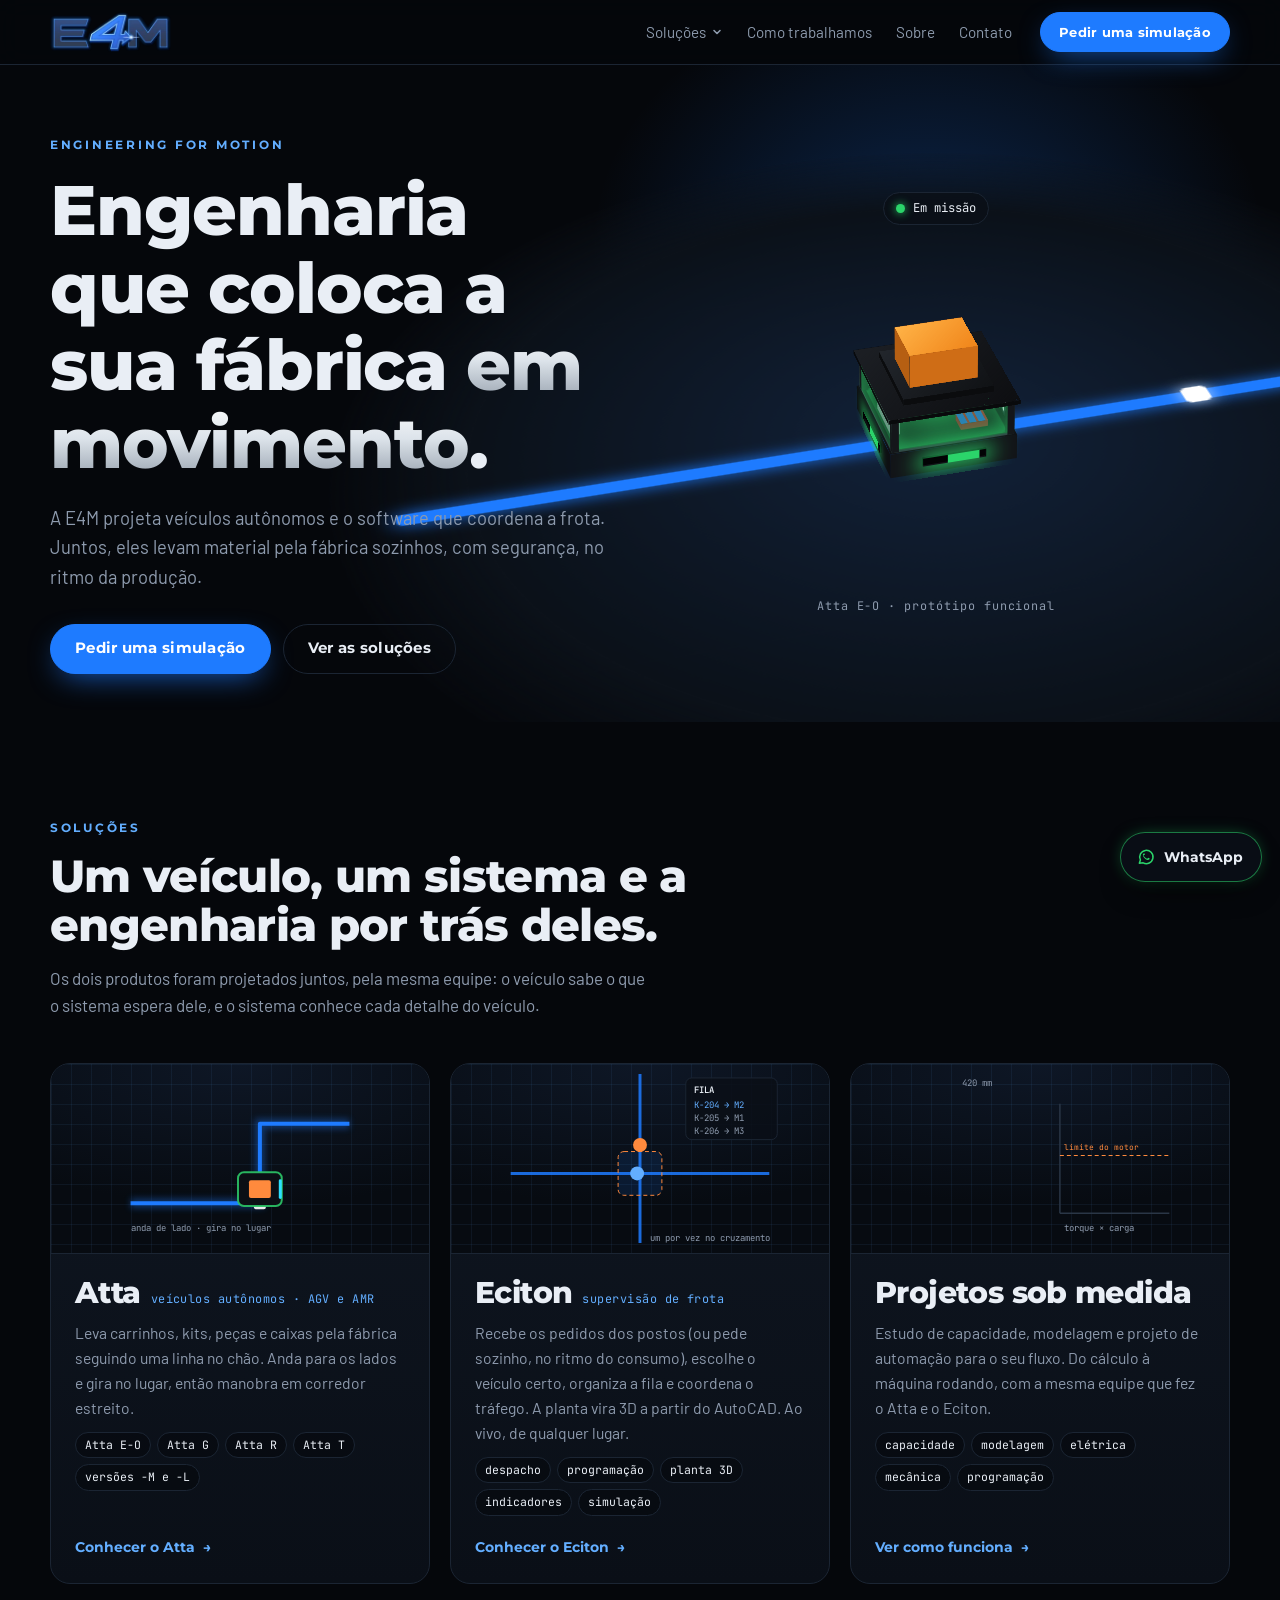
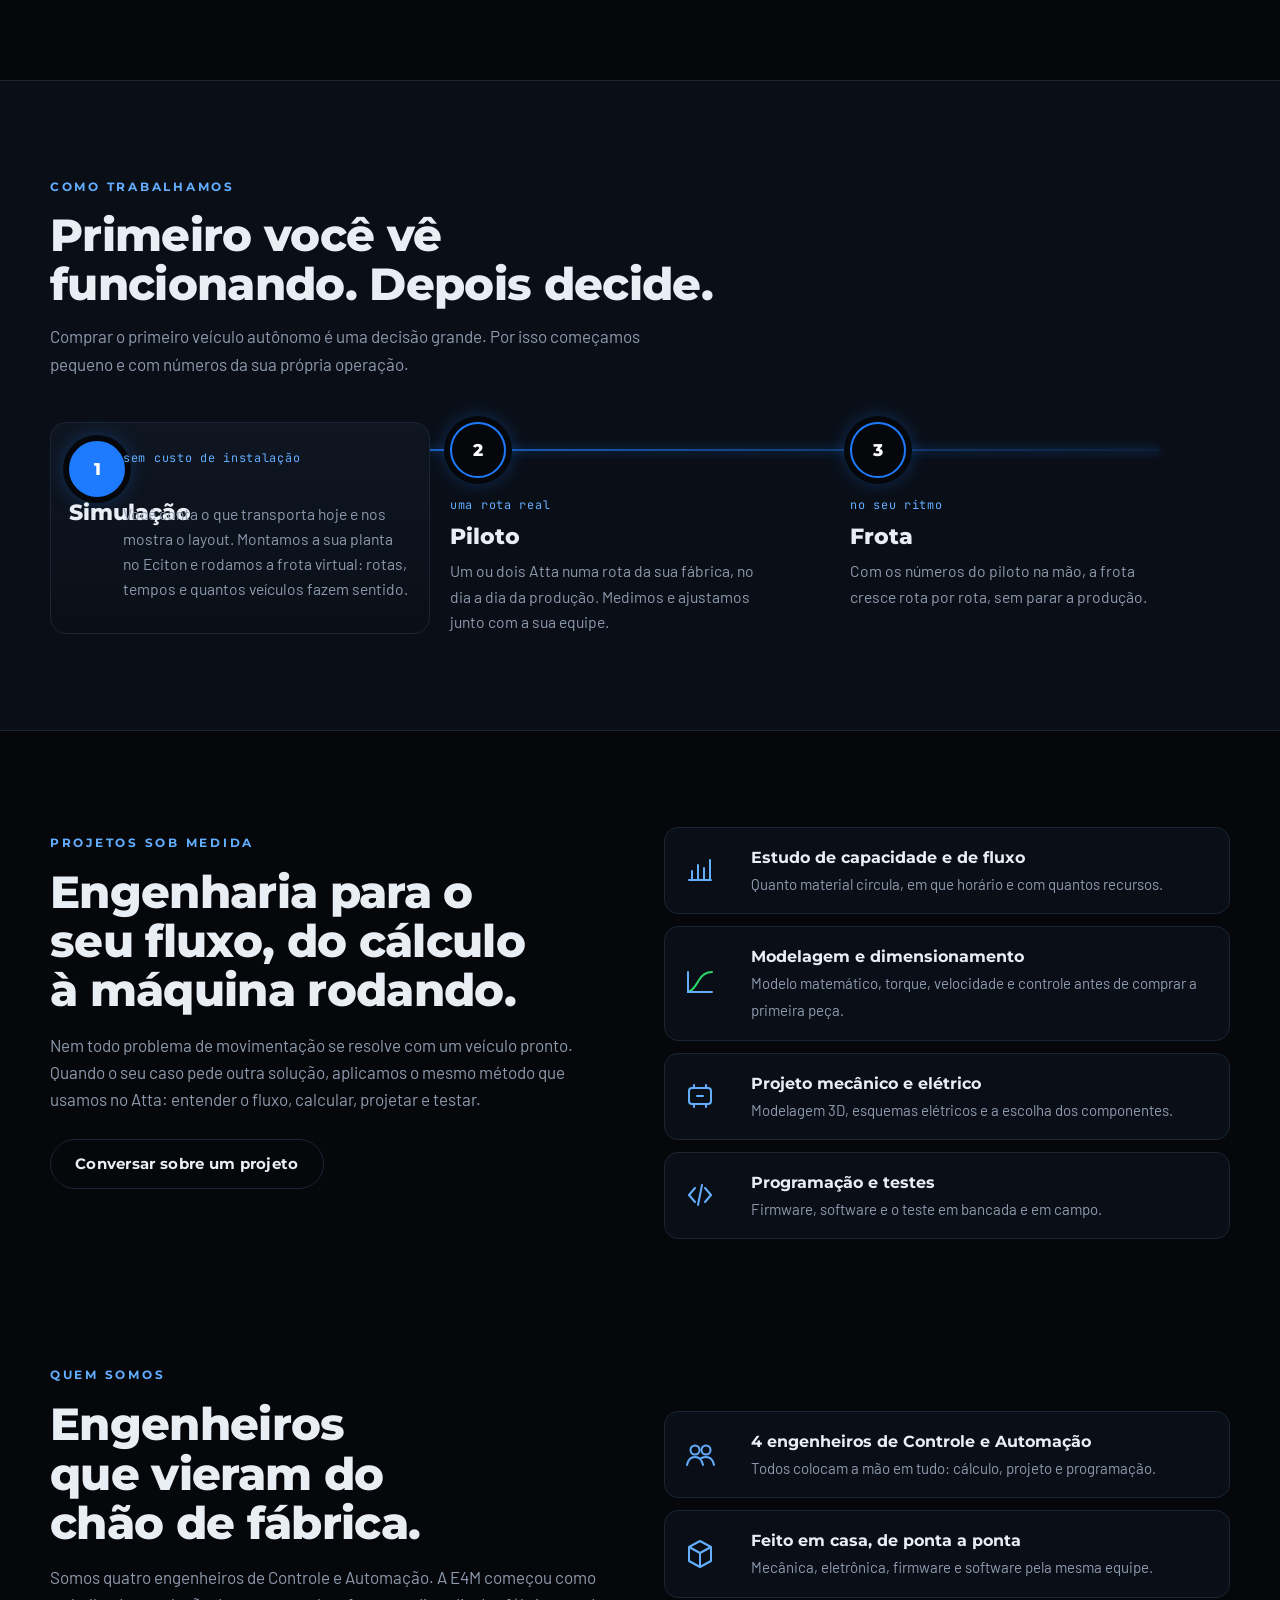
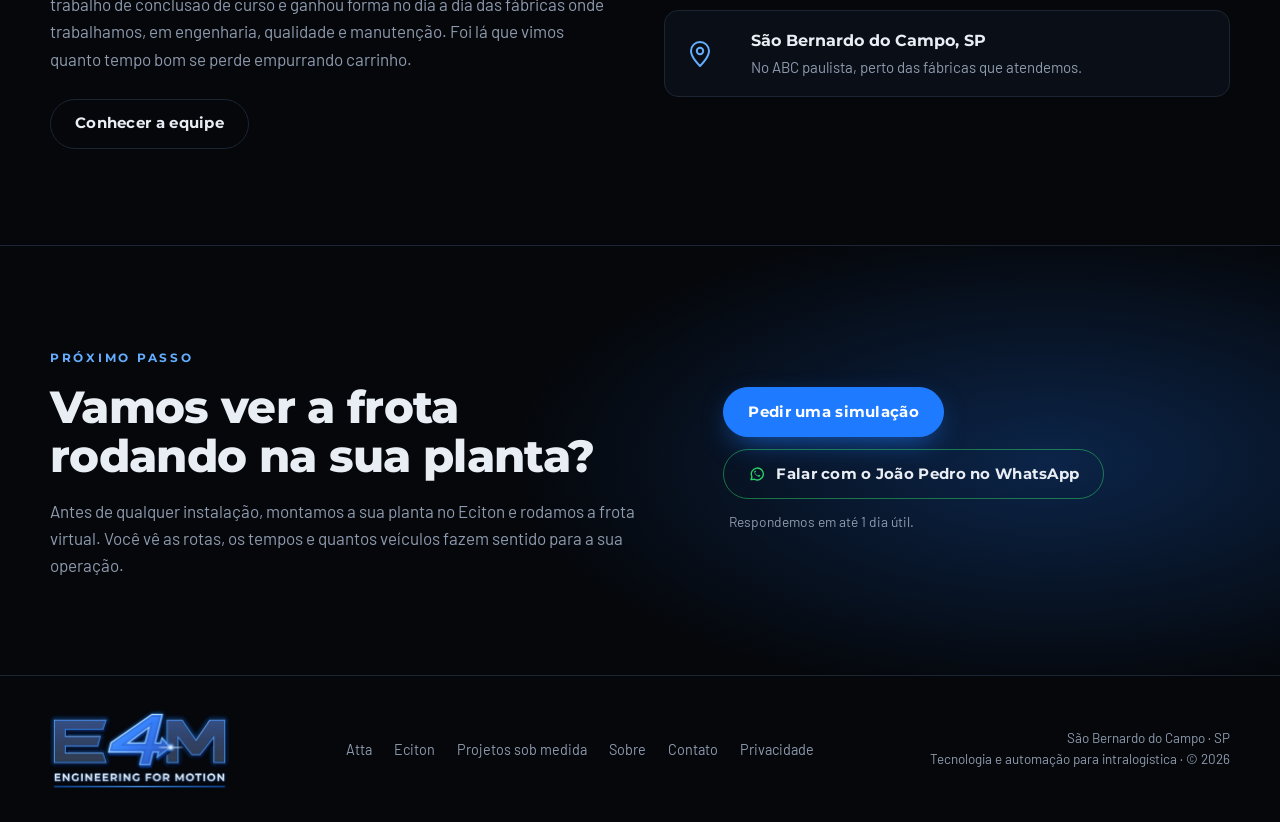
==== index.html @ 93e69395 "Add files via upload" ====
<!doctype html>
<html lang="pt-BR">
<head>
<meta charset="utf-8">
<meta name="viewport" content="width=device-width, initial-scale=1, viewport-fit=cover">
<title>E4M · Engineering for Motion</title>
<meta name="description" content="E4M, Engineering for Motion: veículos autônomos Atta e a supervisão de frota Eciton para levar material pela fábrica sozinho, com segurança. São Bernardo do Campo, SP.">
<meta name="claude:viewport-fit-sides" content="cover">
<meta property="og:type" content="website">
<meta property="og:site_name" content="E4M · Engineering for Motion">
<meta property="og:title" content="E4M · Engineering for Motion">
<meta property="og:description" content="E4M, Engineering for Motion: veículos autônomos Atta e a supervisão de frota Eciton para levar material pela fábrica sozinho, com segurança. São Bernardo do Campo, SP.">
<meta property="og:locale" content="pt_BR">
<meta property="og:image" content="https://vectora-sandy.vercel.app/assets/og.jpg">
<meta property="og:image:width" content="1200">
<meta property="og:image:height" content="630">
<meta name="twitter:card" content="summary_large_image">
<meta property="og:url" content="https://vectora-sandy.vercel.app/">
<link rel="canonical" href="https://vectora-sandy.vercel.app/">
<meta name="theme-color" content="#05070B">
<link rel="icon" type="image/png" href="[data-uri]">
<link rel="preconnect" href="https://fonts.googleapis.com">
<link rel="preconnect" href="https://fonts.gstatic.com" crossorigin>
<link rel="stylesheet" href="https://fonts.googleapis.com/css2?family=Montserrat:wght@500;600;700;800&family=Barlow:wght@400;500;600&family=JetBrains+Mono:wght@400;500&display=swap">
<link rel="stylesheet" href="assets/estilo.css?v=202611081815">
</head>
<body data-pagina="index">

<header class="topo faixa">
    <div class="caixa">
        <a class="marca" href="index.html" aria-label="E4M, início"><img src="assets/marca.webp" alt="E4M" width="121" height="40"></a>
        <nav class="menu" id="menu" aria-label="Páginas">
            <div class="menu-grupo">
                <button type="button" class="menu-abre" aria-expanded="false" aria-controls="subSolucoes">Soluções<svg viewBox="0 0 12 12" aria-hidden="true"><path d="M3 4.5l3 3 3-3" fill="none" stroke="currentColor" stroke-width="1.6" stroke-linecap="round" stroke-linejoin="round"/></svg></button>
                <div class="submenu" id="subSolucoes">
                    <a href="atta.html" data-pag="atta"><b>Atta</b><span>Veículos autônomos · AGV e AMR</span></a>
                    <a href="eciton.html" data-pag="eciton"><b>Eciton</b><span>Supervisão de frota</span></a>
                    <a href="index.html#sob-medida"><b>Projetos sob medida</b><span>Engenharia para o seu fluxo</span></a>
                </div>
            </div>
            <a href="index.html#como-trabalhamos">Como trabalhamos</a>
            <a href="sobre.html" data-pag="sobre">Sobre</a>
            <a href="contato.html" data-pag="contato">Contato</a>
            <a class="botao cheio menu-cta" href="contato.html">Pedir uma simulação</a>
        </nav>
        <a class="botao cheio topo-cta" href="contato.html">Pedir uma simulação</a>
        <button type="button" class="hamburguer" id="hamburguer" aria-expanded="false" aria-controls="menu" aria-label="Abrir menu"><i></i><i></i><i></i></button>
    </div>
</header>

<main id="inicio">
    <section class="hero faixa">
        <div class="caixa">
            <div class="hero-texto">
                <span class="olho">Engineering for Motion</span>
                <h1>Engenharia que coloca a sua fábrica <span class="prata">em movimento</span>.</h1>
                <p class="texto">A E4M projeta veículos autônomos e o software que coordena a frota. Juntos, eles levam material pela fábrica sozinhos, com segurança, no ritmo da produção.</p>
                <div class="acoes">
                    <a class="botao cheio" href="contato.html">Pedir uma simulação</a>
                    <a class="botao" href="#solucoes">Ver as soluções</a>
                </div>
            </div>
            <div class="vitrine" id="vitrine" role="img" aria-label="Veículo Atta girando sobre a fita no chão">
                <div class="camera" id="cameraVitrine"></div>
                <span class="status-vitrine" id="statusVitrine" aria-live="off"><i></i><span>Em missão</span></span>
                <span class="legenda-vitrine">Atta E-O · protótipo funcional</span>
            </div>
        </div>
    </section>

    <section class="secao faixa" id="solucoes">
        <div class="caixa">
            <div class="cabeca">
                <span class="olho">Soluções</span>
                <h2>Um veículo, um sistema e a engenharia por trás deles.</h2>
                <p class="texto">Os dois produtos foram projetados juntos, pela mesma equipe: o veículo sabe o que o sistema espera dele, e o sistema conhece cada detalhe do veículo.</p>
            </div>
            <div class="solucoes3">
                <a class="sol" href="atta.html">
                    <div class="sol-arte" aria-hidden="true">
                        <svg viewBox="0 0 300 190" preserveAspectRatio="xMidYMid meet">
                            <defs><pattern id="gA" width="20" height="20" patternUnits="userSpaceOnUse"><path d="M20 0H0V20" fill="none" stroke="rgba(99,174,255,.07)"/></pattern>
                            <filter id="brilhoA" x="-50%" y="-50%" width="200%" height="200%"><feGaussianBlur stdDeviation="3"/></filter></defs>
                                                        <path id="rotaA" d="M40 140 H170 V60 H260" fill="none" stroke="#1E7BFF" stroke-width="4" stroke-linejoin="round"/>
                            <path d="M40 140 H170 V60 H260" fill="none" stroke="#1E7BFF" stroke-width="10" opacity=".35" filter="url(#brilhoA)"/>
                            <rect x="164" y="134" width="12" height="12" rx="2" fill="#fff" opacity=".9"/>
                            <g>
                                <animateMotion dur="7s" repeatCount="indefinite" keyPoints="0;0.4333;0.4333;0.7;0.7;1;1" keyTimes="0;0.3;0.38;0.6;0.68;0.95;1" calcMode="linear"><mpath href="#rotaA"/></animateMotion>
                                <rect x="-22" y="-17" width="44" height="34" rx="6" fill="#0B0F15" stroke="#2A3646"/>
                                <rect x="-22" y="-17" width="44" height="34" rx="6" fill="none" stroke="#2BD46A" stroke-width="2" opacity=".9"><animate attributeName="opacity" values=".9;.3;.9" dur="1s" repeatCount="indefinite"/></rect>
                                <rect x="-11" y="-9" width="22" height="18" rx="2" fill="#FF8A3D"/>
                                <rect x="19" y="-10" width="3" height="20" rx="1.5" fill="#2CE0FF"/>
                            </g>
                            <text x="40" y="168" font-family="JetBrains Mono, monospace" font-size="9" fill="#8E9BAE">anda de lado · gira no lugar</text>
                        </svg>
                    </div>
                    <div class="sol-corpo">
                        <div class="sol-nome"><h3>Atta</h3><span>veículos autônomos · AGV e AMR</span></div>
                        <p>Leva carrinhos, kits, peças e caixas pela fábrica seguindo uma linha no chão. Anda para os lados e gira no lugar, então manobra em corredor estreito.</p>
                        <div class="chips"><i>Atta E-O</i><i>Atta G</i><i>Atta R</i><i>Atta T</i><i>versões -M e -L</i></div>
                        <span class="ir">Conhecer o Atta</span>
                    </div>
                </a>
                <a class="sol" href="eciton.html">
                    <div class="sol-arte" aria-hidden="true">
                        <svg viewBox="0 0 300 190" preserveAspectRatio="xMidYMid meet">
                            <defs><pattern id="gE" width="20" height="20" patternUnits="userSpaceOnUse"><path d="M20 0H0V20" fill="none" stroke="rgba(99,174,255,.07)"/></pattern></defs>
                                                        <path id="rotaEh" d="M20 110 H280" fill="none" stroke="#1E7BFF" stroke-width="3" opacity=".85"/>
                            <path id="rotaEv" d="M150 10 V180" fill="none" stroke="#1E7BFF" stroke-width="3" opacity=".85"/>
                            <rect x="128" y="88" width="44" height="44" rx="6" fill="rgba(30,123,255,.12)" stroke="#63AEFF" stroke-dasharray="4 3">
                                <animate attributeName="stroke" values="#63AEFF;#63AEFF;#FF8A3D;#FF8A3D;#63AEFF;#63AEFF" keyTimes="0;0.2;0.24;0.58;0.62;1" dur="6s" repeatCount="indefinite"/>
                            </rect>
                            <circle r="7" fill="#63AEFF"><animateMotion dur="6s" repeatCount="indefinite"><mpath href="#rotaEh"/></animateMotion></circle>
                            <circle r="7" fill="#A57BFF">
                                <animateMotion dur="6s" repeatCount="indefinite" keyPoints="0;0.42;0.42;1" keyTimes="0;0.22;0.6;1" calcMode="linear"><mpath href="#rotaEv"/></animateMotion>
                                <animate attributeName="fill" values="#A57BFF;#A57BFF;#FF8A3D;#FF8A3D;#A57BFF;#A57BFF" keyTimes="0;0.2;0.24;0.58;0.62;1" dur="6s" repeatCount="indefinite"/>
                            </circle>
                            <g font-family="JetBrains Mono, monospace" font-size="9">
                                <rect x="196" y="14" width="92" height="62" rx="6" fill="rgba(10,15,23,.85)" stroke="#1B2533"/>
                                <text x="204" y="29" fill="#E9EEF5" font-weight="600">FILA</text>
                                <text x="204" y="44" fill="#63AEFF">K-204 → M2</text>
                                <text x="204" y="57" fill="#8E9BAE">K-205 → M1</text>
                                <text x="204" y="70" fill="#8E9BAE">K-206 → M3</text>
                            </g>
                            <text x="160" y="178" font-family="JetBrains Mono, monospace" font-size="9" fill="#8E9BAE">um por vez no cruzamento</text>
                        </svg>
                    </div>
                    <div class="sol-corpo">
                        <div class="sol-nome"><h3>Eciton</h3><span>supervisão de frota</span></div>
                        <p>Recebe os pedidos dos postos (ou pede sozinho, no ritmo do consumo), escolhe o veículo certo, organiza a fila e coordena o tráfego. A planta vira 3D a partir do AutoCAD. Ao vivo, de qualquer lugar.</p>
                        <div class="chips"><i>despacho</i><i>programação</i><i>planta 3D</i><i>indicadores</i><i>simulação</i></div>
                        <span class="ir">Conhecer o Eciton</span>
                    </div>
                </a>
                <a class="sol" href="#sob-medida">
                    <div class="sol-arte" aria-hidden="true">
                        <svg viewBox="0 0 300 190" preserveAspectRatio="xMidYMid meet" class="arte-projeto">
                            <defs><pattern id="gP" width="12" height="12" patternUnits="userSpaceOnUse"><path d="M12 0H0V12" fill="none" stroke="rgba(99,174,255,.06)"/></pattern></defs>
                                                        <g fill="none" stroke="#63AEFF" stroke-width="1.6">
                                <rect class="traco" x="30" y="40" width="110" height="70" rx="6" style="--l:360"/>
                                <circle class="traco" cx="58" cy="122" r="14" style="--l:90"/>
                                <circle class="traco" cx="112" cy="122" r="14" style="--l:90"/>
                                <path class="traco" d="M30 28 H140 M30 23 V33 M140 23 V33" style="--l:140" opacity=".7"/>
                            </g>
                            <text x="72" y="22" font-family="JetBrains Mono, monospace" font-size="9" fill="#8E9BAE">420 mm</text>
                            <g>
                                <path d="M170 150 H280 M170 150 V40" stroke="#2A3646" stroke-width="1.5" fill="none"/>
                                <path class="traco" d="M170 140 C 195 138, 210 120, 225 95 S 255 55, 280 50" fill="none" stroke="#2BD46A" stroke-width="2.2" style="--l:170"/>
                                <path d="M170 92 H280" stroke="#FF8A3D" stroke-width="1.2" stroke-dasharray="4 3"/>
                                <text x="174" y="86" font-family="JetBrains Mono, monospace" font-size="8" fill="#FF8A3D">limite do motor</text>
                                <text x="174" y="168" font-family="JetBrains Mono, monospace" font-size="9" fill="#8E9BAE">torque × carga</text>
                            </g>
                        </svg>
                    </div>
                    <div class="sol-corpo">
                        <div class="sol-nome"><h3>Projetos sob medida</h3></div>
                        <p>Estudo de capacidade, modelagem e projeto de automação para o seu fluxo. Do cálculo à máquina rodando, com a mesma equipe que fez o Atta e o Eciton.</p>
                        <div class="chips"><i>capacidade</i><i>modelagem</i><i>elétrica</i><i>mecânica</i><i>programação</i></div>
                        <span class="ir">Ver como funciona</span>
                    </div>
                </a>
            </div>
        </div>
    </section>

    <section class="secao faixa" id="como-trabalhamos" style="background:var(--fundo-2);border-block:1px solid var(--linha)">
        <div class="caixa">
            <div class="cabeca">
                <span class="olho">Como trabalhamos</span>
                <h2>Primeiro você vê funcionando. Depois decide.</h2>
                <p class="texto">Comprar o primeiro veículo autônomo é uma decisão grande. Por isso começamos pequeno e com números da sua própria operação.</p>
            </div>
            <div class="etapas">
                <div class="etapa destaque">
                    <span class="bola">1</span>
                    <span class="quando">sem custo de instalação</span>
                    <h3>Simulação</h3>
                    <p>Você conta o que transporta hoje e nos mostra o layout. Montamos a sua planta no Eciton e rodamos a frota virtual: rotas, tempos e quantos veículos fazem sentido.</p>
                </div>
                <div class="etapa">
                    <span class="bola">2</span>
                    <span class="quando">uma rota real</span>
                    <h3>Piloto</h3>
                    <p>Um ou dois Atta numa rota da sua fábrica, no dia a dia da produção. Medimos e ajustamos junto com a sua equipe.</p>
                </div>
                <div class="etapa">
                    <span class="bola">3</span>
                    <span class="quando">no seu ritmo</span>
                    <h3>Frota</h3>
                    <p>Com os números do piloto na mão, a frota cresce rota por rota, sem parar a produção.</p>
                </div>
            </div>
        </div>
    </section>

    <section class="secao faixa" id="sob-medida">
        <div class="caixa agv-intro">
            <div>
                <span class="olho">Projetos sob medida</span>
                <h2 style="margin-top:14px">Engenharia para o seu fluxo, do cálculo à máquina rodando.</h2>
                <p class="texto" style="margin-top:16px">Nem todo problema de movimentação se resolve com um veículo pronto. Quando o seu caso pede outra solução, aplicamos o mesmo método que usamos no Atta: entender o fluxo, calcular, projetar e testar.</p>
                <a class="botao" href="contato.html?interesse=projeto" style="margin-top:26px">Conversar sobre um projeto</a>
            </div>
            <div class="fatos">
                <div class="fato">
                    <svg viewBox="0 0 34 34" aria-hidden="true"><path d="M6 27h22M9 27V18M15 27V12M21 27V15M27 27V7" fill="none" stroke="#63AEFF" stroke-width="2" stroke-linecap="round"/></svg>
                    <div><b>Estudo de capacidade e de fluxo</b><span>Quanto material circula, em que horário e com quantos recursos.</span></div>
                </div>
                <div class="fato">
                    <svg viewBox="0 0 34 34" aria-hidden="true"><path d="M5 26C10 25 13 19 16 14s7-8 13-8" fill="none" stroke="#2BD46A" stroke-width="2" stroke-linecap="round"/><path d="M5 6v20h24" fill="none" stroke="#63AEFF" stroke-width="2" stroke-linecap="round"/></svg>
                    <div><b>Modelagem e dimensionamento</b><span>Modelo matemático, torque, velocidade e controle antes de comprar a primeira peça.</span></div>
                </div>
                <div class="fato">
                    <svg viewBox="0 0 34 34" aria-hidden="true"><rect x="6" y="9" width="22" height="16" rx="3" fill="none" stroke="#63AEFF" stroke-width="2"/><path d="M11 9V6M23 9V6M11 25v3M23 25v3M14 17h6" stroke="#63AEFF" stroke-width="2" stroke-linecap="round"/></svg>
                    <div><b>Projeto mecânico e elétrico</b><span>Modelagem 3D, esquemas elétricos e a escolha dos componentes.</span></div>
                </div>
                <div class="fato">
                    <svg viewBox="0 0 34 34" aria-hidden="true"><path d="M12 10l-6 7 6 7M22 10l6 7-6 7M19 7l-4 20" fill="none" stroke="#63AEFF" stroke-width="2" stroke-linecap="round" stroke-linejoin="round"/></svg>
                    <div><b>Programação e testes</b><span>Firmware, software e o teste em bancada e em campo.</span></div>
                </div>
            </div>
        </div>
    </section>

    <section class="secao faixa" id="quem-somos" style="padding-top:24px">
        <div class="caixa equipe-teaser">
            <div>
                <span class="olho">Quem somos</span>
                <h2 style="margin-top:14px">Engenheiros que vieram do chão de fábrica.</h2>
                <p class="texto">Somos quatro engenheiros de Controle e Automação. A E4M começou como trabalho de conclusão de curso e ganhou forma no dia a dia das fábricas onde trabalhamos, em engenharia, qualidade e manutenção. Foi lá que vimos quanto tempo bom se perde empurrando carrinho.</p>
                <a class="botao" href="sobre.html">Conhecer a equipe</a>
            </div>
            <div class="fatos">
                <div class="fato">
                    <svg viewBox="0 0 34 34" aria-hidden="true"><circle cx="12" cy="12" r="4.5" fill="none" stroke="#63AEFF" stroke-width="2"/><circle cx="23" cy="12" r="4.5" fill="none" stroke="#63AEFF" stroke-width="2"/><path d="M4 27c1-5 4-8 8-8s7 3 8 8M17 21c1.5-1.3 3.5-2 6-2 4 0 7 3 8 8" fill="none" stroke="#63AEFF" stroke-width="2" stroke-linecap="round"/></svg>
                    <div><b>4 engenheiros de Controle e Automação</b><span>Todos colocam a mão em tudo: cálculo, projeto e programação.</span></div>
                </div>
                <div class="fato">
                    <svg viewBox="0 0 34 34" aria-hidden="true"><path d="M17 4l11 6v14l-11 6-11-6V10z" fill="none" stroke="#63AEFF" stroke-width="2" stroke-linejoin="round"/><path d="M6 10l11 6 11-6M17 16v14" fill="none" stroke="#63AEFF" stroke-width="2" stroke-linejoin="round"/></svg>
                    <div><b>Feito em casa, de ponta a ponta</b><span>Mecânica, eletrônica, firmware e software pela mesma equipe.</span></div>
                </div>
                <div class="fato">
                    <svg viewBox="0 0 34 34" aria-hidden="true"><path d="M17 30s9-8.5 9-15a9 9 0 0 0-18 0c0 6.5 9 15 9 15z" fill="none" stroke="#63AEFF" stroke-width="2" stroke-linejoin="round"/><circle cx="17" cy="15" r="3.2" fill="none" stroke="#63AEFF" stroke-width="2"/></svg>
                    <div><b>São Bernardo do Campo, SP</b><span>No ABC paulista, perto das fábricas que atendemos.</span></div>
                </div>
            </div>
        </div>
    </section>
</main>

<section class="chamada faixa" id="chamada">
    <div class="caixa">
        <div>
            <span class="olho">Próximo passo</span>
            <h2>Vamos ver a frota rodando na sua planta?</h2>
            <p class="texto">Antes de qualquer instalação, montamos a sua planta no Eciton e rodamos a frota virtual. Você vê as rotas, os tempos e quantos veículos fazem sentido para a sua operação.</p>
        </div>
        <div class="chamada-acoes">
            <a class="botao cheio" href="contato.html">Pedir uma simulação</a>
            <a class="botao zap" href="https://wa.me/5511969095610?text=Ol%C3%A1%2C%20Jo%C3%A3o%20Pedro%21%20Vi%20o%20site%20da%20E4M%20e%20quero%20conversar%20sobre%20automa%C3%A7%C3%A3o%20da%20movimenta%C3%A7%C3%A3o%20de%20materiais." target="_blank" rel="noopener"><svg viewBox="0 0 24 24" aria-hidden="true"><path d="M4 19.5l1.3-3.9A8 8 0 1 1 8.6 19z" fill="none" stroke="currentColor" stroke-width="1.8" stroke-linejoin="round"/><path d="M9 9.5c.3 1.8 2.6 4.1 4.5 4.6l1.1-1.1 1.9.9c-.3 1.3-1.4 1.9-2.4 1.7-2.8-.6-5.2-3-5.8-5.8-.2-1 .4-2.1 1.7-2.4l.9 1.9z" fill="currentColor"/></svg>Falar com o João Pedro no WhatsApp</a>
            <small>Respondemos em até 1 dia útil.</small>
        </div>
    </div>
</section>

<footer class="rodape faixa">
    <div class="caixa">
        <img src="assets/placa.webp" alt="E4M · Engineering for Motion" width="180" height="78" loading="lazy">
        <nav class="rodape-links" aria-label="Rodapé">
            <a href="atta.html">Atta</a>
            <a href="eciton.html">Eciton</a>
            <a href="index.html#sob-medida">Projetos sob medida</a>
            <a href="sobre.html">Sobre</a>
            <a href="contato.html">Contato</a>
            <a href="privacidade.html" class="leve">Privacidade</a>
        </nav>
        <span class="rodape-fim">São Bernardo do Campo · SP<br>Tecnologia e automação para intralogística · © 2026</span>
    </div>
</footer>

<a class="zap-flutuante" href="https://wa.me/5511969095610?text=Ol%C3%A1%2C%20Jo%C3%A3o%20Pedro%21%20Vi%20o%20site%20da%20E4M%20e%20quero%20conversar%20sobre%20automa%C3%A7%C3%A3o%20da%20movimenta%C3%A7%C3%A3o%20de%20materiais." target="_blank" rel="noopener" aria-label="Falar no WhatsApp"><svg viewBox="0 0 24 24" aria-hidden="true"><path d="M4 19.5l1.3-3.9A8 8 0 1 1 8.6 19z" fill="none" stroke="currentColor" stroke-width="1.8" stroke-linejoin="round"/><path d="M9 9.5c.3 1.8 2.6 4.1 4.5 4.6l1.1-1.1 1.9.9c-.3 1.3-1.4 1.9-2.4 1.7-2.8-.6-5.2-3-5.8-5.8-.2-1 .4-2.1 1.7-2.4l.9 1.9z" fill="currentColor"/></svg><span>WhatsApp</span></a>

<script src="assets/site.js?v=202611081815" defer></script>

</body>
</html>
---- assets/estilo.css ----
/* Layout: marca escura (preto, azul elétrico, prata, como o logo). O centro
   da página é a missão contada pela rolagem: a câmera segue o AGV numa
   planta em 3D enquanto o texto explica cada etapa. Tema único, escuro. */
:root {
    --fundo: #05070B;
    --fundo-2: #0A0F17;
    --painel: #0F1621;
    --linha: #1B2533;
    --texto: #E9EEF5;
    --texto-2: #8E9BAE;
    --azul: #1E7BFF;
    --azul-claro: #63AEFF;
    --prata: #C9D1DA;
    --verde: #2BD46A;
    --laranja: #FF8A3D;
    --roxo: #A57BFF;
    --vermelho: #FF4D5E;
    --ciano: #2CE0FF;
    --f-display: "Montserrat", "Arial", system-ui, sans-serif;
    --f-texto: "Barlow", "Segoe UI", system-ui, sans-serif;
    --f-dado: "JetBrains Mono", ui-monospace, Menlo, monospace;
    --g-l: max(16px, env(safe-area-inset-left, 0px));
    --g-r: max(16px, env(safe-area-inset-right, 0px));
    --topo: 64px;
    color-scheme: dark;
}
* { box-sizing: border-box; }
html { scroll-behavior: smooth; }
body { margin: 0; background: var(--fundo); color: var(--texto); font-family: var(--f-texto); font-size: 17px; line-height: 1.6; -webkit-font-smoothing: antialiased; overflow-x: hidden; }
body::before { content: ""; position: fixed; inset: 0 0 auto; height: env(safe-area-inset-top, 0px); z-index: 50; background: var(--fundo); }
a { color: inherit; }
:focus-visible { outline: 2px solid var(--azul-claro); outline-offset: 3px; border-radius: 4px; }
h1, h2, h3 { font-family: var(--f-display); margin: 0; line-height: 1.1; text-wrap: balance; letter-spacing: -.015em; }
h1 { font-size: clamp(2.4rem, 5.6vw, 4.4rem); font-weight: 800; }
h2 { font-size: clamp(1.8rem, 3.6vw, 2.8rem); font-weight: 800; }
h3 { font-size: 1.12rem; font-weight: 700; letter-spacing: 0; }
p { margin: 0; }
.faixa { padding-left: var(--g-l); padding-right: var(--g-r); }
.caixa { max-width: 1180px; margin: 0 auto; }
.olho { font-family: var(--f-display); font-weight: 700; font-size: .78rem; letter-spacing: .22em; text-transform: uppercase; color: var(--azul-claro); }
.texto { color: var(--texto-2); max-width: 60ch; }
.prata { background: linear-gradient(180deg, #FFFFFF 0%, #DCE3EA 45%, #8D98A5 100%); -webkit-background-clip: text; background-clip: text; color: transparent; }

.botao { display: inline-flex; align-items: center; gap: 10px; min-height: 50px; padding: 0 24px; border-radius: 999px; font-family: var(--f-display); font-weight: 700; font-size: .92rem; letter-spacing: .02em; text-decoration: none; border: 1px solid var(--linha); color: var(--texto); background: transparent; transition: transform .15s ease, box-shadow .2s ease, background-color .2s ease; }
.botao:hover { transform: translateY(-1px); border-color: var(--azul); }
.botao.cheio { background: var(--azul); border-color: var(--azul); color: #fff; box-shadow: 0 0 0 0 rgba(30, 123, 255, .5), 0 10px 30px -10px rgba(30, 123, 255, .8); }
.botao.cheio:hover { box-shadow: 0 0 0 6px rgba(30, 123, 255, .18), 0 10px 30px -10px rgba(30, 123, 255, .9); }

/* topo */
.topo { position: sticky; top: env(safe-area-inset-top, 0px); z-index: 40; background: rgba(5, 7, 11, .78); backdrop-filter: blur(12px); border-bottom: 1px solid var(--linha); }
.topo .caixa { display: flex; align-items: center; gap: 28px; height: var(--topo); }
.marca { display: flex; align-items: center; gap: 10px; text-decoration: none; }
.marca img { height: 40px; width: auto; display: block; }
.menu { display: flex; gap: 24px; margin-left: auto; font-size: .95rem; }
.menu a { text-decoration: none; color: var(--texto-2); }
.menu a:hover { color: var(--texto); }
.topo .botao { min-height: 40px; padding: 0 18px; font-size: .82rem; }

/* hero */
.hero { position: relative; padding-block: 64px 48px; overflow: hidden; }
.hero::before { content: ""; position: absolute; inset: -30% -10% auto 35%; height: 115%; background: radial-gradient(closest-side, rgba(30, 123, 255, .26), transparent 70%); pointer-events: none; }
.hero .caixa { position: relative; display: grid; grid-template-columns: minmax(0, 1fr) minmax(0, 1.05fr); gap: 32px; align-items: center; }
.hero-texto { position: relative; z-index: 2; }
.hero h1 { margin-top: 16px; }
.hero .texto { margin-top: 22px; font-size: 1.15rem; }
.hero .acoes { display: flex; gap: 12px; flex-wrap: wrap; margin-top: 32px; }
.vitrine { position: relative; z-index: 1; height: 440px; perspective: 1300px; }
.vitrine .camera { position: absolute; left: 50%; top: 58%; transform-style: preserve-3d; }
.legenda-vitrine { position: absolute; left: 0; right: 0; bottom: 6px; text-align: center; font-family: var(--f-dado); font-size: .74rem; color: var(--texto-2); letter-spacing: .08em; }

/* motor 3D (CSS) */
.obj, .face, .agv3d, .giro { position: absolute; left: 0; top: 0; transform-style: preserve-3d; transform-origin: 0 0; }
.face { backface-visibility: visible; }
.piso { position: absolute; left: 0; top: 0; transform-origin: 0 0;
    background-color: #0B1119;
    background-image: linear-gradient(rgba(99, 174, 255, .07) 1px, transparent 1px), linear-gradient(90deg, rgba(99, 174, 255, .07) 1px, transparent 1px);
    background-size: 40px 40px; border-radius: 6px; }
.fita { position: absolute; left: 0; top: 0; transform-origin: 0 0; background: var(--azul); box-shadow: 0 0 10px 1px rgba(30, 123, 255, .75); border-radius: 3px; }
.tag-chao { position: absolute; width: 12px; height: 12px; margin: -6px 0 0 -6px; border-radius: 3px; background: #fff; box-shadow: 0 0 8px rgba(255, 255, 255, .7); }
.zona-chao { position: absolute; border: 2px dashed rgba(142, 155, 174, .6); border-radius: 10px; transition: background-color .3s, border-color .3s; }
.marcacao { position: absolute; border: 2px solid rgba(165, 123, 255, .55); border-radius: 8px; }
.rotulo3d { position: absolute; left: 0; top: 0; transform-origin: 0 0; white-space: nowrap; font-family: var(--f-display); font-weight: 700; font-size: 13px; letter-spacing: .14em; text-transform: uppercase; color: var(--texto); padding: 5px 10px; border-radius: 6px; background: rgba(15, 22, 33, .82); border: 1px solid var(--linha); }
.rotulo3d.agv { font-family: var(--f-dado); letter-spacing: .04em; text-transform: none; font-size: 12px; color: var(--azul-claro); }
.led3d { --c: var(--verde); background: var(--c); box-shadow: 0 0 10px 2px var(--c); }
.led3d.respira { animation: respirar 2.2s ease-in-out infinite; }
.led3d.pisca { animation: piscar 1s steps(1) infinite; }
.led3d.corre { background: linear-gradient(90deg, transparent 0 20%, var(--c) 20% 45%, transparent 45% 70%, var(--c) 70% 95%, transparent 95%); background-size: 200% 100%; animation: correr 1s linear infinite; }
@keyframes respirar { 50% { opacity: .25; } }
@keyframes piscar { 50% { opacity: .1; } }
@keyframes correr { to { background-position: -200% 0; } }
/* fitas na vertical (faces laterais do AGV E4M) */
.led3d.v.corre { background: linear-gradient(180deg, transparent 0 20%, var(--c) 20% 45%, transparent 45% 70%, var(--c) 70% 95%, transparent 95%); background-size: 100% 200%; animation: correrV 1s linear infinite; }
@keyframes correrV { to { background-position: 0 -200%; } }
/* luz das fitas do tampo dentro do compartimento de acrílico: mesma cor e mesmo ritmo da base */
.aquario { --c: var(--verde); background: linear-gradient(0deg, color-mix(in srgb, var(--c) 25%, transparent), var(--c)); opacity: .5; box-shadow: inset 0 0 10px var(--c); }
.aquario.respira { animation: respirarAq 2.2s ease-in-out infinite; }
.aquario.pisca { animation: piscarAq 1s steps(1) infinite; }
.aquario.corre { animation: pulsoAq 1s linear infinite; }
.aquario.apagado, .led3d.apagado { opacity: .06; box-shadow: none; }
@keyframes respirarAq { 50% { opacity: .1; } }
@keyframes piscarAq { 50% { opacity: .03; } }
@keyframes pulsoAq { 50% { opacity: .3; } }
.acrilico { border: 1px solid rgba(190, 215, 245, .35); }
.status-vitrine { position: absolute; left: 50%; top: 10px; transform: translateX(-50%); display: inline-flex; align-items: center; gap: 8px; padding: 6px 12px; border-radius: 999px; border: 1px solid var(--linha); background: rgba(10, 15, 23, .8); font-family: var(--f-dado); font-size: .76rem; color: var(--texto); white-space: nowrap; }
.status-vitrine i { width: 9px; height: 9px; border-radius: 50%; background: var(--c, var(--verde)); box-shadow: 0 0 8px var(--c, var(--verde)); }

/* seção padrão */
.secao { padding-block: 96px; position: relative; }
section[id] { scroll-margin-top: calc(var(--topo) + env(safe-area-inset-top, 0px)); }
.cabeca { display: flex; flex-direction: column; gap: 14px; margin-bottom: 44px; max-width: 760px; }

/* soluções */
.produtos { display: grid; grid-template-columns: repeat(2, minmax(0, 1fr)); gap: 20px; }
.produto { position: relative; background: linear-gradient(180deg, var(--painel), var(--fundo-2)); border: 1px solid var(--linha); border-radius: 18px; padding: 28px; display: flex; flex-direction: column; gap: 12px; overflow: hidden; min-width: 0; }
.produto::after { content: ""; position: absolute; inset: auto -30% -60% auto; width: 70%; height: 90%; background: radial-gradient(closest-side, rgba(30, 123, 255, .18), transparent); pointer-events: none; }
.produto p { color: var(--texto-2); }
.produto ul { margin: 6px 0 0; padding: 0; list-style: none; display: grid; gap: 8px; }
.produto li { display: grid; grid-template-columns: 18px 1fr; gap: 10px; color: var(--texto); font-size: .98rem; }
.produto li::before { content: ""; width: 8px; height: 8px; border-radius: 50%; background: var(--azul); box-shadow: 0 0 8px var(--azul); margin-top: 9px; }
.selo { align-self: flex-start; font-family: var(--f-dado); font-size: .72rem; letter-spacing: .06em; color: var(--azul-claro); border: 1px solid rgba(99, 174, 255, .35); padding: 3px 10px; border-radius: 999px; }

/* o que é um AGV */
.agv-intro { display: grid; grid-template-columns: minmax(0, 1fr) minmax(0, 1fr); gap: 48px; align-items: start; }
.usos { display: grid; gap: 14px; margin-top: 26px; }
.uso { display: grid; grid-template-columns: 42px minmax(0, 1fr); gap: 14px; align-items: start; }
.uso svg { width: 42px; height: 42px; }
.uso p { color: var(--texto-2); font-size: .98rem; }
.tipos { display: grid; gap: 12px; }
.tipo { border: 1px solid var(--linha); border-radius: 14px; padding: 18px 20px; background: var(--fundo-2); display: grid; grid-template-columns: minmax(0, 1fr) auto; gap: 6px 16px; align-items: start; }
.tipo p { grid-column: 1 / -1; color: var(--texto-2); font-size: .96rem; }
.tipo.nosso { border-color: rgba(30, 123, 255, .6); background: linear-gradient(180deg, rgba(30, 123, 255, .1), var(--fundo-2)); box-shadow: 0 0 0 1px rgba(30, 123, 255, .25), 0 20px 40px -30px rgba(30, 123, 255, .9); }
.etq { font-family: var(--f-dado); font-size: .7rem; letter-spacing: .05em; padding: 3px 9px; border-radius: 999px; white-space: nowrap; color: var(--texto-2); border: 1px solid var(--linha); }
.tipo.nosso .etq { color: #fff; background: var(--azul); border-color: var(--azul); }
.formatos { margin-top: 18px; color: var(--texto-2); font-size: .95rem; }
.formatos b { color: var(--texto); font-weight: 600; }

/* missão contada pela rolagem */
.missao { position: relative; background: var(--fundo-2); border-block: 1px solid var(--linha); }
.missao-grade { display: grid; grid-template-columns: minmax(0, 0.78fr) minmax(0, 1.22fr); gap: 32px; }
.passos { padding-block: 22vh 30vh; }
.passo { min-height: 78vh; display: flex; flex-direction: column; justify-content: center; gap: 12px; opacity: .35; transition: opacity .35s ease; }
.passo.ativo { opacity: 1; }
.passo .num { font-family: var(--f-dado); font-size: .8rem; color: var(--azul-claro); letter-spacing: .1em; }
.passo h3 { font-size: clamp(1.5rem, 2.4vw, 2rem); font-weight: 800; }
.passo p { color: var(--texto-2); font-size: 1.08rem; max-width: 42ch; }
.palco { position: sticky; top: calc(var(--topo) + env(safe-area-inset-top, 0px) + 16px); height: calc(100vh - var(--topo) - 32px); margin-block: 16px; border-radius: 20px; overflow: hidden; border: 1px solid var(--linha); background: radial-gradient(120% 90% at 50% 20%, #0E1726 0%, #070B11 70%); perspective: 1700px; }
.palco .camera { position: absolute; left: 54%; top: 44%; transform-style: preserve-3d; will-change: transform; }
.hud { position: absolute; left: 16px; bottom: 16px; width: min(300px, calc(100% - 32px)); background: rgba(10, 15, 23, .84); border: 1px solid var(--linha); border-radius: 14px; padding: 14px; backdrop-filter: blur(8px); font-size: .86rem; display: flex; flex-direction: column; gap: 10px; z-index: 2; }
.hud-topo { display: flex; flex-direction: column; gap: 2px; }
.hud-topo b { font-family: var(--f-display); font-size: .82rem; letter-spacing: .12em; text-transform: uppercase; }
.hud-topo span { font-family: var(--f-dado); color: var(--texto-2); font-size: .74rem; }
.hud-etapas { list-style: none; margin: 0; padding: 0; display: grid; gap: 4px; }
.hud-etapas li { display: grid; grid-template-columns: 14px 1fr; gap: 8px; align-items: center; color: var(--texto-2); }
.hud-etapas li::before { content: ""; width: 8px; height: 8px; border-radius: 50%; border: 1.5px solid var(--linha); margin-left: 3px; }
.hud-etapas li.feita { color: var(--texto); }
.hud-etapas li.feita::before { background: var(--azul); border-color: var(--azul); }
.hud-etapas li.agora { color: #fff; font-weight: 600; }
.hud-etapas li.agora::before { background: var(--azul-claro); border-color: var(--azul-claro); box-shadow: 0 0 8px var(--azul-claro); }
.hud-sinal { display: flex; align-items: center; gap: 10px; padding-top: 8px; border-top: 1px solid var(--linha); color: var(--texto-2); font-size: .82rem; }
.tira { display: flex; gap: 3px; padding: 4px; background: #000; border-radius: 4px; flex: none; }
.tira i { width: 9px; height: 9px; border-radius: 2px; background: var(--c); box-shadow: 0 0 7px var(--c); }
.tira.pisca i { animation: piscar 1s steps(1) infinite; }
.tira.respira i { animation: respirar 2.4s ease-in-out infinite; }
.tira.corre i { animation: correrTira 1.1s linear infinite; }
.tira.corre i:nth-child(2) { animation-delay: .22s; } .tira.corre i:nth-child(3) { animation-delay: .44s; } .tira.corre i:nth-child(4) { animation-delay: .66s; } .tira.corre i:nth-child(5) { animation-delay: .88s; }
@keyframes correrTira { 0%, 60% { opacity: .18; } 20% { opacity: 1; } }

/* ganhos */
.casos { display: grid; grid-template-columns: repeat(2, minmax(0, 1fr)); gap: 18px; margin-bottom: 0; }
.caso { border: 1px solid var(--linha); border-radius: 16px; padding: 24px; background: var(--fundo-2); display: flex; flex-direction: column; gap: 10px; min-width: 0; }
.caso .grande { font-family: var(--f-display); font-weight: 800; font-size: clamp(2rem, 3.4vw, 2.6rem); line-height: 1; }
.caso p { color: var(--texto-2); font-size: .98rem; }
.caso .fonte { margin-top: auto; padding-top: 6px; font-family: var(--f-dado); font-size: .72rem; color: var(--texto-2); }
.caso .fonte a { color: var(--azul-claro); }
.calc { margin-top: 26px; display: grid; grid-template-columns: minmax(0, 1.1fr) minmax(0, 1fr); gap: 0; border: 1px solid var(--linha); border-radius: 18px; overflow: hidden; background: var(--painel); }
.calc-campos { padding: 26px; display: grid; grid-template-columns: repeat(2, minmax(0, 1fr)); gap: 16px; align-content: start; }
.calc-campos h3 { grid-column: 1 / -1; }
.calc-campos .nota { grid-column: 1 / -1; color: var(--texto-2); font-size: .9rem; }
.campo { display: flex; flex-direction: column; gap: 6px; font-size: .86rem; color: var(--texto-2); min-width: 0; }
.campo input { font: 500 1.05rem var(--f-dado); color: var(--texto); background: var(--fundo); border: 1px solid var(--linha); border-radius: 10px; padding: 10px 12px; width: 100%; }
.campo input:focus { border-color: var(--azul); outline: none; box-shadow: 0 0 0 3px rgba(30, 123, 255, .25); }
.calc-resultado { padding: 26px; background: linear-gradient(160deg, rgba(30, 123, 255, .22), rgba(30, 123, 255, .04)); border-left: 1px solid var(--linha); display: flex; flex-direction: column; justify-content: center; gap: 18px; }
.calc-resultado div { display: flex; flex-direction: column; gap: 2px; }
.calc-resultado span { color: var(--texto-2); font-size: .9rem; }
.calc-resultado b { font-family: var(--f-display); font-size: clamp(1.9rem, 3.4vw, 2.6rem); font-weight: 800; font-variant-numeric: tabular-nums; }

/* sinalização + painel */
.sinal-grade { display: grid; grid-template-columns: minmax(0, 1fr) minmax(0, 1.2fr); gap: 44px; align-items: center; }
.leds { display: grid; grid-template-columns: repeat(2, minmax(0, 1fr)); gap: 10px; margin-top: 24px; }
.led { display: flex; align-items: center; gap: 12px; padding: 11px 12px; border: 1px solid var(--linha); border-radius: 10px; background: var(--fundo-2); font-size: .94rem; min-width: 0; }
.janela { background: var(--painel); border: 1px solid var(--linha); border-radius: 14px; overflow: hidden; font-size: .82rem; box-shadow: 0 30px 60px -30px rgba(30, 123, 255, .45); }
.janela-barra { display: flex; align-items: center; gap: 6px; padding: 10px 12px; border-bottom: 1px solid var(--linha); }
.janela-barra i { width: 9px; height: 9px; border-radius: 50%; background: var(--linha); }
.janela-barra span { margin-left: 10px; font-family: var(--f-dado); color: var(--texto-2); font-size: .72rem; }
.janela-corpo { display: grid; grid-template-columns: 130px minmax(0, 1fr); min-height: 300px; }
.janela-lado { border-right: 1px solid var(--linha); padding: 12px 8px; display: flex; flex-direction: column; gap: 2px; }
.janela-lado b { font-family: var(--f-display); font-size: .78rem; letter-spacing: .1em; padding: 2px 8px 10px; }
.janela-lado span { padding: 6px 8px; border-radius: 6px; color: var(--texto-2); }
.janela-lado span.ativo { background: rgba(30, 123, 255, .16); color: var(--azul-claro); font-weight: 600; }
.janela-principal { padding: 14px; display: flex; flex-direction: column; gap: 10px; min-width: 0; }
.janela-principal h4 { margin: 0; font-family: var(--f-display); font-size: .95rem; }
.mini-cartoes { display: grid; grid-template-columns: repeat(3, minmax(0, 1fr)); gap: 8px; }
.mini-cartao { border: 1px solid var(--linha); border-top: 3px solid var(--c); border-radius: 8px; padding: 8px; display: flex; flex-direction: column; gap: 5px; min-width: 0; background: var(--fundo-2); }
.mini-cartao .l1 { display: flex; justify-content: space-between; align-items: center; gap: 6px; }
.mini-cartao b { font-family: var(--f-dado); font-size: .76rem; }
.pil { font-size: .62rem; font-weight: 600; padding: 1px 7px; border-radius: 999px; background: color-mix(in oklab, var(--c) 20%, transparent); color: var(--c); white-space: nowrap; }
.barra { height: 4px; border-radius: 4px; background: var(--linha); overflow: hidden; }
.barra i { display: block; height: 100%; background: var(--c); }
.mini-cartao small { color: var(--texto-2); font-size: .7rem; }
.mapa-mini { border: 1px solid var(--linha); border-radius: 8px; height: 120px; position: relative; overflow: hidden; background: #0B1119; background-image: linear-gradient(rgba(99, 174, 255, .07) 1px, transparent 1px), linear-gradient(90deg, rgba(99, 174, 255, .07) 1px, transparent 1px); background-size: 16px 16px; }
.mapa-mini svg { position: absolute; inset: 0; width: 100%; height: 100%; }

/* segurança */
.seguranca { display: grid; grid-template-columns: repeat(3, minmax(0, 1fr)); gap: 18px; }
.item-seg { border-top: 1px solid var(--linha); padding-top: 18px; display: flex; flex-direction: column; gap: 8px; }
.item-seg svg { width: 34px; height: 34px; }
.item-seg p { color: var(--texto-2); font-size: .98rem; }

/* contato */
.contato-faixa { position: relative; overflow: hidden; padding-block: 96px; border-top: 1px solid var(--linha); }
.contato-faixa::before { content: ""; position: absolute; inset: 0; background: radial-gradient(60% 80% at 80% 50%, rgba(30, 123, 255, .25), transparent 70%); pointer-events: none; }
.contato-faixa .caixa { position: relative; display: grid; grid-template-columns: minmax(0, 1.2fr) minmax(0, 1fr); gap: 40px; align-items: center; }
.contatos { display: grid; gap: 10px; }
.contatos div { display: flex; justify-content: space-between; align-items: center; gap: 12px; padding: 16px 18px; border: 1px solid var(--linha); border-radius: 12px; background: rgba(15, 22, 33, .7); flex-wrap: wrap; }
.contatos span { font-family: var(--f-dado); font-size: .76rem; letter-spacing: .08em; text-transform: uppercase; color: var(--texto-2); }
.contatos b { font-weight: 600; }
.rodape { padding-block: 34px; border-top: 1px solid var(--linha); color: var(--texto-2); font-size: .9rem; }
.rodape .caixa { display: flex; justify-content: space-between; align-items: center; gap: 20px; flex-wrap: wrap; }
.rodape img { height: 84px; width: auto; }

/* onde trabalha (aplicações) */
.sub3 { font-family: var(--f-display); font-size: .8rem; letter-spacing: .2em; text-transform: uppercase; color: var(--texto-2); margin: 0 0 16px; }
.aplicacoes { display: grid; grid-template-columns: repeat(3, minmax(0, 1fr)); gap: 18px; }
.aplicacao { border: 1px solid var(--linha); border-radius: 16px; background: var(--fundo-2); overflow: hidden; display: flex; flex-direction: column; min-width: 0; }
.aplicacao svg { display: block; width: 100%; height: auto; background: #0A1019; border-bottom: 1px solid var(--linha); }
.aplicacao .corpo { padding: 18px 20px 20px; display: flex; flex-direction: column; gap: 8px; }
.aplicacao p { color: var(--texto-2); font-size: .96rem; }
.aplicacao small { font-family: var(--f-dado); font-size: .72rem; color: var(--azul-claro); letter-spacing: .03em; }
.nota-aplic { margin-top: 18px; color: var(--texto-2); font-size: .92rem; max-width: 70ch; }

/* tipos: explorador com cenas */
.explorador > * { min-width: 0; }
.explorador { display: grid; grid-template-columns: minmax(0, .85fr) minmax(0, 1.6fr); gap: 28px; align-items: start; }
.grupo h3 { font-size: .78rem; letter-spacing: .18em; text-transform: uppercase; color: var(--texto-2); margin: 0 0 10px; }
.opcoes { display: grid; gap: 8px; margin-bottom: 24px; }
.opcao { display: flex; justify-content: space-between; align-items: center; gap: 10px; width: 100%; min-height: 50px; padding: 10px 14px; border-radius: 12px; border: 1px solid var(--linha); background: var(--fundo-2); color: var(--texto); font: 600 1rem var(--f-texto); cursor: pointer; text-align: left; transition: border-color .2s ease, background-color .2s ease; }
.opcao:hover { border-color: rgba(99, 174, 255, .5); }
.opcao[aria-pressed="true"] { border-color: var(--azul); background: linear-gradient(180deg, rgba(30, 123, 255, .16), var(--fundo-2)); box-shadow: 0 0 0 1px rgba(30, 123, 255, .3); }
.st { font-family: var(--f-dado); font-size: .68rem; font-weight: 500; letter-spacing: .04em; padding: 3px 9px; border-radius: 999px; white-space: nowrap; border: 1px solid; }
.st.disp { color: var(--verde); border-color: rgba(43, 212, 106, .45); background: rgba(43, 212, 106, .08); }
.st.proj { color: var(--azul-claro); border-color: rgba(99, 174, 255, .45); background: rgba(99, 174, 255, .08); }
.st.dev { color: var(--roxo); border-color: rgba(165, 123, 255, .55); background: rgba(165, 123, 255, .1); }
.cena { position: relative; height: 440px; perspective: 1500px; border: 1px solid var(--linha); border-radius: 18px; overflow: hidden; background: radial-gradient(120% 90% at 50% 30%, #0E1726 0%, #070B11 70%); }
.cena .camera { position: absolute; left: 50%; top: 52%; transform-style: preserve-3d; }
.cena > .st { position: absolute; right: 14px; top: 14px; z-index: 2; background-color: rgba(10, 15, 23, .8); }
.cena-info { margin-top: 18px; display: grid; gap: 10px; }
.cena-info h3 { font-size: 1.4rem; }
.cena-info p { color: var(--texto-2); max-width: 62ch; }
.cena-info ul { list-style: none; margin: 4px 0 0; padding: 0; display: flex; flex-wrap: wrap; gap: 8px; }
.cena-info li { font-size: .9rem; padding: 6px 12px; border: 1px solid var(--linha); border-radius: 999px; background: var(--fundo-2); }
.cena-info .botao { justify-self: start; margin-top: 6px; }
.sensor-otico { position: absolute; left: 0; top: 0; width: 26px; height: 46px; transform-origin: 0 0; display: flex; flex-direction: column; justify-content: space-between; align-items: center; padding: 2px 0; background: linear-gradient(90deg, rgba(44, 224, 255, .4), rgba(44, 224, 255, 0)); border-radius: 4px; }
.sensor-otico i { width: 5px; height: 5px; border-radius: 1px; background: rgba(44, 224, 255, .25); }
.sensor-otico i:nth-child(4) { background: #2CE0FF; box-shadow: 0 0 8px #2CE0FF; }
.anel-tag { position: absolute; left: 0; top: 0; width: 26px; height: 26px; margin: -13px 0 0 -13px; border: 2px solid #fff; border-radius: 50%; opacity: 0; }
.fita-oculta { position: absolute; left: 0; top: 0; height: 6px; transform-origin: 0 0; background: repeating-linear-gradient(90deg, rgba(44, 224, 255, .22) 0 10px, transparent 10px 18px); }
.fita-revelada { position: absolute; left: 0; top: 0; width: 190px; height: 8px; transform-origin: 0 0; border-radius: 4px; background: linear-gradient(90deg, rgba(44, 224, 255, 0), #2CE0FF 30%, #2CE0FF 70%, rgba(44, 224, 255, 0)); box-shadow: 0 0 12px rgba(44, 224, 255, .7); }
.onda-mag { position: absolute; left: 0; top: 0; width: 76px; height: 50px; margin: -25px 0 0 -38px; border: 2px solid #2CE0FF; border-radius: 50%; transform-origin: 50% 50%; }
.rota-virtual { position: absolute; left: 0; top: 0; height: 3px; transform-origin: 0 0; background: repeating-linear-gradient(90deg, rgba(99, 174, 255, .5) 0 6px, transparent 6px 14px); }
.feixe { position: absolute; left: 0; top: 0; width: 440px; height: 2px; transform-origin: 0 0; background: linear-gradient(90deg, rgba(44, 224, 255, .95), rgba(44, 224, 255, 0)); box-shadow: 0 0 6px #2CE0FF; }
.linha-tri { position: absolute; left: 0; top: 0; height: 1.5px; transform-origin: 0 0; background: rgba(44, 224, 255, .9); box-shadow: 0 0 4px #2CE0FF; }
.ponto-lidar { position: absolute; left: 0; top: 0; width: 5px; height: 5px; margin: -2.5px 0 0 -2.5px; border-radius: 50%; background: #2CE0FF; box-shadow: 0 0 6px #2CE0FF; }
.rota-plan { position: absolute; left: 0; top: 0; height: 3px; transform-origin: 0 0; background: repeating-linear-gradient(90deg, rgba(165, 123, 255, .75) 0 8px, transparent 8px 14px); }
.engate { position: absolute; left: 0; top: 0; height: 3px; transform-origin: 0 0; background: #C9D1DA; }

/* ganhos: outros ganhos e segurança */
.bloco { margin-top: 64px; display: flex; flex-direction: column; gap: 10px; max-width: 780px; }
.bloco h3 { font-size: clamp(1.4rem, 2.4vw, 1.9rem); font-weight: 800; }
.outros { margin-top: 22px; display: grid; grid-template-columns: repeat(3, minmax(0, 1fr)); gap: 26px 22px; }
.ganho { border-top: 1px solid var(--linha); padding-top: 16px; display: flex; flex-direction: column; gap: 8px; }
.ganho svg { width: 32px; height: 32px; }
.ganho p { color: var(--texto-2); font-size: .97rem; }
.seg-dados { margin-top: 22px; display: grid; grid-template-columns: repeat(2, minmax(0, 1fr)); gap: 18px; }
.origem { align-self: flex-start; font-family: var(--f-dado); font-size: .7rem; letter-spacing: .08em; text-transform: uppercase; padding: 3px 10px; border-radius: 999px; border: 1px solid rgba(99, 174, 255, .45); color: var(--azul-claro); }
.caso .linha2 { color: var(--texto); font-size: .98rem; }
.nota-dados { margin-top: 12px; color: var(--texto-2); font-size: .86rem; }

@media (max-width: 1100px) {
    .menu { gap: 16px; font-size: .9rem; }
}
@media (max-width: 980px) {
    .aplicacoes { grid-template-columns: repeat(2, minmax(0, 1fr)); }
    .explorador { grid-template-columns: minmax(0, 1fr); gap: 0; }
    .grupo h3 { margin-bottom: 8px; }
    .opcoes { display: flex; overflow-x: auto; gap: 8px; margin: 0 calc(-1 * var(--g-r)) 16px calc(-1 * var(--g-l)); padding: 0 var(--g-r) 4px var(--g-l); scrollbar-width: none; }
    .opcoes::-webkit-scrollbar { display: none; }
    .opcao { flex: 0 0 auto; width: auto; min-height: 44px; }
    .opcao .st { display: none; }
    .outros { grid-template-columns: repeat(2, minmax(0, 1fr)); }
    .cena { height: 380px; }
}
@media (max-width: 760px) {
    .aplicacoes, .outros, .seg-dados { grid-template-columns: 1fr; }
    .cena { height: 320px; }
}

@media (max-width: 980px) {
    .hero .caixa, .agv-intro, .sinal-grade, .contato-faixa .caixa, .calc { grid-template-columns: 1fr; }
    .calc-resultado { border-left: 0; border-top: 1px solid var(--linha); }
    .casos, .seguranca { grid-template-columns: 1fr 1fr; }
    .vitrine { height: 360px; }
    .missao-grade { grid-template-columns: 1fr; gap: 0; }
    .palco { grid-row: 1; height: 64vh; top: calc(var(--topo) + env(safe-area-inset-top, 0px) + 8px); margin-block: 8px 0; z-index: 1; }
    .palco .camera { top: 40%; left: 50%; }
    .passos { position: relative; z-index: 2; padding-block: 0 50vh; margin-top: -10vh; }
    .passo { min-height: 0; margin-bottom: 62vh; padding: 16px 18px; gap: 6px; background: rgba(10, 15, 23, .94); border: 1px solid var(--linha); border-radius: 14px; backdrop-filter: blur(8px); opacity: .7; }
    .passo h3 { font-size: 1.3rem; }
    .passo p { font-size: 1rem; }
    .hud { display: none; }
}
@media (max-width: 760px) {
    .menu { display: none; }
    .topo .botao { margin-left: auto; }
    .produtos, .casos, .seguranca { grid-template-columns: 1fr; }
    .secao { padding-block: 72px; }
    .janela-corpo { grid-template-columns: 1fr; }
    .janela-lado { display: none; }
    .leds { grid-template-columns: 1fr; }
    .calc-campos { grid-template-columns: 1fr; }
}
@media (max-width: 440px) {
    .mini-cartoes { grid-template-columns: 1fr; }
    .vitrine { height: 300px; }
}
@media (prefers-reduced-motion: reduce) {
    html { scroll-behavior: auto; }
    .led3d, .tira i { animation: none !important; }
    .passo { transition: none; }
}

/* ============================================================
   SITE EM PÁGINAS (v2): menu com Soluções, chamada final,
   WhatsApp, cards de solução, como trabalhamos, equipe.
   ============================================================ */
.menu { align-items: center; }
.menu > a, .menu-abre { text-decoration: none; color: var(--texto-2); font: inherit; background: none; border: 0; padding: 6px 0; cursor: pointer; display: inline-flex; align-items: center; gap: 5px; }
.menu > a:hover, .menu-abre:hover, .menu > a.atual, .menu-abre.atual { color: var(--texto); }
.menu > a.atual { box-shadow: inset 0 -2px 0 var(--azul); }
.menu-abre svg { width: 12px; height: 12px; transition: transform .2s ease; }
.menu-grupo { position: relative; }
.submenu { position: absolute; top: calc(100% + 14px); left: -18px; width: 300px; padding: 8px; border-radius: 14px; border: 1px solid var(--linha); background: rgba(10, 15, 23, .97); box-shadow: 0 24px 50px -20px rgba(0, 0, 0, .8), 0 0 0 1px rgba(30, 123, 255, .08); display: grid; gap: 2px; opacity: 0; visibility: hidden; transform: translateY(-6px); transition: opacity .18s ease, transform .18s ease, visibility .18s; }
.menu-grupo:hover .submenu, .menu-grupo.aberto .submenu, .menu-grupo:focus-within .submenu { opacity: 1; visibility: visible; transform: none; }
.menu-grupo:hover .menu-abre svg, .menu-grupo.aberto .menu-abre svg { transform: rotate(180deg); }
.submenu a { display: grid; gap: 1px; padding: 10px 12px; border-radius: 10px; text-decoration: none; }
.submenu a:hover, .submenu a.atual { background: rgba(30, 123, 255, .12); }
.submenu b { font-family: var(--f-display); font-size: .95rem; color: var(--texto); }
.submenu span { font-size: .84rem; color: var(--texto-2); }
.menu-cta { display: none !important; }
.hamburguer { display: none; width: 44px; height: 44px; margin-left: auto; border-radius: 12px; border: 1px solid var(--linha); background: transparent; cursor: pointer; flex-direction: column; justify-content: center; align-items: center; gap: 5px; }
.hamburguer i { display: block; width: 18px; height: 2px; border-radius: 2px; background: var(--texto); transition: transform .2s ease, opacity .2s ease; }
.hamburguer[aria-expanded="true"] i:nth-child(1) { transform: translateY(7px) rotate(45deg); }
.hamburguer[aria-expanded="true"] i:nth-child(2) { opacity: 0; }
.hamburguer[aria-expanded="true"] i:nth-child(3) { transform: translateY(-7px) rotate(-45deg); }

@media (max-width: 920px) {
    .hamburguer { display: inline-flex; }
    .topo-cta { display: none !important; }
    .menu { display: none; position: absolute; left: 0; right: 0; top: 100%; margin: 0; padding: 12px var(--g-r) 22px var(--g-l); flex-direction: column; align-items: stretch; gap: 2px; background: rgba(5, 7, 11, .98); border-bottom: 1px solid var(--linha); max-height: calc(100vh - var(--topo)); overflow-y: auto; }
    .menu.aberto { display: flex; }
    .menu > a, .menu-abre { padding: 14px 4px; font-size: 1.05rem; border-bottom: 1px solid var(--linha); width: 100%; justify-content: space-between; }
    .menu > a.atual { box-shadow: none; color: var(--azul-claro); }
    .menu-abre svg { display: none; }
    .menu-abre { pointer-events: none; color: var(--texto-2); font-size: .78rem; letter-spacing: .18em; text-transform: uppercase; font-family: var(--f-display); font-weight: 700; border-bottom: 0; padding-bottom: 4px; }
    .submenu { position: static; width: auto; opacity: 1; visibility: visible; transform: none; background: transparent; border: 0; box-shadow: none; padding: 0 0 8px; }
    .menu-cta { display: inline-flex !important; justify-content: center; margin-top: 16px; }
}
@media (max-width: 760px) { .menu { display: none; } .menu.aberto { display: flex; } }

/* chamada final (todas as páginas) */
.chamada { position: relative; overflow: hidden; padding-block: 96px; border-top: 1px solid var(--linha); }
.chamada::before { content: ""; position: absolute; inset: 0; background: radial-gradient(60% 80% at 82% 50%, rgba(30, 123, 255, .25), transparent 70%); pointer-events: none; }
.chamada .caixa { position: relative; display: grid; grid-template-columns: minmax(0, 1.25fr) minmax(0, 1fr); gap: 40px; align-items: center; }
.chamada h2 { margin-top: 14px; }
.chamada .texto { margin-top: 16px; }
.chamada-acoes { display: flex; flex-direction: column; align-items: flex-start; gap: 12px; }
.chamada-acoes small { color: var(--texto-2); font-size: .86rem; padding-left: 6px; }
.botao svg { width: 18px; height: 18px; flex: none; }
.botao.zap { border-color: rgba(43, 212, 106, .5); }
.botao.zap:hover { border-color: var(--verde); box-shadow: 0 0 0 5px rgba(43, 212, 106, .12); }
.botao.zap svg { color: var(--verde); }
.zap-flutuante { position: fixed; right: max(18px, env(safe-area-inset-right, 0px)); bottom: max(18px, env(safe-area-inset-bottom, 0px)); z-index: 45; display: inline-flex; align-items: center; gap: 8px; height: 50px; padding: 0 18px 0 15px; border-radius: 999px; background: rgba(10, 15, 23, .92); border: 1px solid rgba(43, 212, 106, .55); color: var(--texto); text-decoration: none; font: 700 .86rem var(--f-display); box-shadow: 0 14px 30px -12px rgba(0, 0, 0, .9), 0 0 18px -6px rgba(43, 212, 106, .6); backdrop-filter: blur(8px); transition: transform .15s ease, opacity .25s ease; }
.zap-flutuante svg { width: 20px; height: 20px; color: var(--verde); }
.zap-flutuante:hover { transform: translateY(-2px); }
.zap-flutuante.some { opacity: 0; pointer-events: none; transform: translateY(10px); }

/* rodapé com links */
.rodape .caixa { align-items: center; }
.rodape img { height: 78px; width: auto; }
.rodape-links { display: flex; flex-wrap: wrap; gap: 8px 22px; }
.rodape-links a { text-decoration: none; color: var(--texto-2); }
.rodape-links a:hover { color: var(--texto); }
.rodape-fim { text-align: right; font-size: .84rem; line-height: 1.6; }
@media (max-width: 760px) {
    .chamada .caixa { grid-template-columns: 1fr; }
    .rodape .caixa { flex-direction: column; align-items: flex-start; }
    .rodape-fim { text-align: left; }
    .zap-flutuante span { display: none; }
    .zap-flutuante { width: 52px; height: 52px; padding: 0; justify-content: center; }
}

/* cards de solução (Início) */
.solucoes3 { display: grid; grid-template-columns: repeat(3, minmax(0, 1fr)); gap: 20px; }
.sol { position: relative; display: flex; flex-direction: column; min-width: 0; border: 1px solid var(--linha); border-radius: 20px; background: linear-gradient(180deg, var(--painel), var(--fundo-2)); overflow: hidden; text-decoration: none; transition: border-color .25s ease, transform .25s ease, box-shadow .25s ease; }
.sol:hover { border-color: rgba(30, 123, 255, .6); transform: translateY(-3px); box-shadow: 0 30px 60px -35px rgba(30, 123, 255, .8); }
.sol-arte { position: relative; height: 190px; border-bottom: 1px solid var(--linha); background-color: #070B11; background-image: linear-gradient(rgba(99, 174, 255, .07) 1px, transparent 1px), linear-gradient(90deg, rgba(99, 174, 255, .07) 1px, transparent 1px), radial-gradient(120% 100% at 50% 0%, #0E1726 0%, #070B11 75%); background-size: 20px 20px, 20px 20px, 100% 100%; overflow: hidden; }
.sol-arte svg { position: absolute; inset: 0; width: 100%; height: 100%; }
.sol-corpo { padding: 22px 24px 24px; display: flex; flex-direction: column; gap: 10px; flex: 1; }
.sol-nome { display: flex; align-items: baseline; gap: 10px; flex-wrap: wrap; }
.sol-nome h3 { font-size: 1.9rem; font-weight: 800; letter-spacing: -.02em; }
.sol-nome span { font-family: var(--f-dado); font-size: .74rem; color: var(--azul-claro); letter-spacing: .04em; }
.sol p { color: var(--texto-2); font-size: .98rem; }
.sol .chips { display: flex; flex-wrap: wrap; gap: 6px; margin-top: 2px; }
.sol .chips i { font-style: normal; font-family: var(--f-dado); font-size: .72rem; padding: 3px 9px; border-radius: 999px; border: 1px solid var(--linha); color: var(--texto); background: rgba(5, 7, 11, .5); }
.sol .ir { margin-top: auto; padding-top: 10px; font-family: var(--f-display); font-weight: 700; font-size: .9rem; color: var(--azul-claro); display: inline-flex; align-items: center; gap: 8px; }
.sol .ir::after { content: "→"; transition: transform .2s ease; }
.sol:hover .ir::after { transform: translateX(4px); }

/* como trabalhamos */
.etapas { position: relative; display: grid; grid-template-columns: repeat(3, minmax(0, 1fr)); gap: 20px; counter-reset: etapa; }
.etapas::before { content: ""; position: absolute; left: 6%; right: 6%; top: 27px; height: 2px; background: linear-gradient(90deg, var(--azul), rgba(30, 123, 255, .15)); box-shadow: 0 0 10px rgba(30, 123, 255, .6); }
.etapa { position: relative; display: flex; flex-direction: column; gap: 10px; }
.etapa .bola { width: 56px; height: 56px; border-radius: 50%; display: grid; place-items: center; background: var(--fundo); border: 2px solid var(--azul); box-shadow: 0 0 0 6px var(--fundo), 0 0 22px rgba(30, 123, 255, .55); font: 800 1.05rem var(--f-display); color: #fff; }
.etapa .quando { font-family: var(--f-dado); font-size: .74rem; letter-spacing: .06em; color: var(--azul-claro); margin-top: 8px; }
.etapa h3 { font-size: 1.35rem; font-weight: 800; }
.etapa p { color: var(--texto-2); font-size: .98rem; max-width: 34ch; }
.etapa.destaque .bola { background: var(--azul); }

/* diferenciais / equipe (Início) */
.equipe-teaser { display: grid; grid-template-columns: minmax(0, 1fr) minmax(0, 1fr); gap: 48px; align-items: center; }
.equipe-teaser .texto { margin-top: 16px; }
.equipe-teaser .botao { margin-top: 26px; }
.fatos { display: grid; gap: 12px; }
.fato { display: grid; grid-template-columns: 52px minmax(0, 1fr); gap: 16px; align-items: center; padding: 16px 18px; border: 1px solid var(--linha); border-radius: 14px; background: var(--fundo-2); }
.fato svg { width: 34px; height: 34px; }
.fato b { display: block; font-family: var(--f-display); font-size: 1.02rem; }
.fato span { color: var(--texto-2); font-size: .94rem; }

/* faixa de modelos (Atta) */
.modelos { display: grid; grid-template-columns: repeat(5, minmax(0, 1fr)); gap: 12px; }
.modelo { border: 1px solid var(--linha); border-radius: 14px; padding: 16px; background: var(--fundo-2); display: flex; flex-direction: column; gap: 6px; min-width: 0; }
.modelo b { font-family: var(--f-display); font-size: 1.25rem; font-weight: 800; }
.modelo b em { font-style: normal; color: var(--azul-claro); }
.modelo span { color: var(--texto-2); font-size: .9rem; }
.modelo .st { align-self: flex-start; margin-top: 4px; }
.modelo.nosso { border-color: rgba(30, 123, 255, .6); background: linear-gradient(180deg, rgba(30, 123, 255, .12), var(--fundo-2)); }
.historia { margin-top: 18px; padding: 14px 16px; border-left: 2px solid var(--azul); background: linear-gradient(90deg, rgba(30, 123, 255, .08), transparent); border-radius: 0 10px 10px 0; color: var(--texto-2); font-size: .95rem; max-width: 60ch; }
.historia b { color: var(--texto); }

@media (max-width: 1100px) { .modelos { grid-template-columns: repeat(3, minmax(0, 1fr)); } }
@media (max-width: 980px) {
    .solucoes3 { grid-template-columns: 1fr; }
    .sol { display: grid; grid-template-columns: minmax(0, .9fr) minmax(0, 1.1fr); }
    .sol-arte { height: auto; min-height: 200px; border-bottom: 0; border-right: 1px solid var(--linha); }
    .equipe-teaser { grid-template-columns: 1fr; gap: 28px; }
}
@media (max-width: 760px) {
    .sol { display: flex; }
    .sol-arte { height: 170px; min-height: 0; border-right: 0; border-bottom: 1px solid var(--linha); }
    .etapas { grid-template-columns: 1fr; gap: 26px; padding-left: 4px; }
    .etapas::before { left: 31px; right: auto; top: 10px; bottom: 10px; width: 2px; height: auto; background: linear-gradient(180deg, var(--azul), rgba(30, 123, 255, .15)); }
    .etapa { display: grid; grid-template-columns: 56px minmax(0, 1fr); gap: 4px 18px; }
    .etapa .bola { grid-row: 1 / span 3; }
    .etapa .quando { margin-top: 0; }
    .modelos { grid-template-columns: repeat(2, minmax(0, 1fr)); }
}
.arte-projeto .traco { stroke-dasharray: var(--l); stroke-dashoffset: var(--l); animation: desenhar 7s ease-in-out infinite; }
@keyframes desenhar { 0% { stroke-dashoffset: var(--l); opacity: 1; } 45%, 85% { stroke-dashoffset: 0; opacity: 1; } 100% { stroke-dashoffset: 0; opacity: 0; } }
@media (prefers-reduced-motion: reduce) { .arte-projeto .traco { animation: none; stroke-dashoffset: 0; } }
.opcao .mod { font-family: var(--f-dado); font-size: .78rem; font-weight: 500; color: var(--azul-claro); margin-right: 6px; }
.provisoria { min-height: 50vh; display: grid; place-items: center; text-align: center; }
.provisoria .texto { margin: 16px auto 0; }
.calc-resultado .botao { align-self: flex-start; margin-top: 4px; }

/* ============================================================
   ECITON
   ============================================================ */
.rot { font-family: var(--f-dado); font-size: .72rem; letter-spacing: .08em; text-transform: uppercase; color: var(--texto-2); }
.hero-eciton .caixa { grid-template-columns: minmax(0, 1fr) minmax(0, 1.1fr); }
.painel-ec { margin: 0; position: relative; z-index: 1; background: var(--painel); border: 1px solid var(--linha); border-radius: 16px; overflow: hidden; box-shadow: 0 40px 80px -40px rgba(30, 123, 255, .6); }
.painel-ec .janela-barra b { margin-left: auto; font-family: var(--f-dado); font-weight: 500; font-size: .78rem; color: var(--texto); }
.painel-ec-corpo { display: grid; grid-template-columns: minmax(0, 1.5fr) minmax(0, 1fr); }
.painel-mapa { display: block; width: 100%; height: auto; background: #0B1119; border-right: 1px solid var(--linha); }
.painel-cartoes { display: flex; flex-direction: column; gap: 8px; padding: 10px; min-width: 0; }
.pc { border: 1px solid var(--linha); border-left: 3px solid var(--c, var(--azul-claro)); border-radius: 8px; padding: 8px 10px; background: var(--fundo-2); display: flex; flex-direction: column; gap: 3px; min-width: 0; transition: border-color .3s; }
.pc .l1 { display: flex; justify-content: space-between; gap: 6px; align-items: center; }
.pc b { font-family: var(--f-dado); font-size: .78rem; }
.pc small { color: var(--texto-2); font-size: .74rem; line-height: 1.35; white-space: nowrap; overflow: hidden; text-overflow: ellipsis; }
.pc .pil { --c: inherit; }
.painel-rodape { display: flex; justify-content: space-between; padding: 8px 12px; border-top: 1px solid var(--linha); font-family: var(--f-dado); font-size: .72rem; color: var(--texto-2); }
.ponto-vivo { display: inline-block; width: 7px; height: 7px; border-radius: 50%; background: var(--verde); box-shadow: 0 0 8px var(--verde); margin-right: 7px; animation: respirar 1.6s ease-in-out infinite; }

/* despacho */
.desp { display: grid; grid-template-columns: minmax(0, .8fr) minmax(0, 1fr) minmax(0, 1.1fr); gap: 18px; align-items: stretch; }
.desp-tablet { border: 10px solid #121923; border-radius: 22px; background: #0B1119; padding: 16px; display: flex; flex-direction: column; gap: 14px; box-shadow: 0 0 0 1px var(--linha), 0 30px 60px -30px rgba(0, 0, 0, .9); min-width: 0; }
.tab-topo { display: flex; justify-content: space-between; align-items: baseline; }
.tab-topo b { font-family: var(--f-display); font-size: 1.1rem; }
.tab-topo span, .cer-topo span { font-family: var(--f-dado); font-size: .72rem; color: var(--texto-2); }
.tab-estado { min-height: 64px; border-radius: 12px; border: 1px solid var(--linha); background: var(--fundo-2); padding: 10px 12px; display: flex; flex-direction: column; justify-content: center; gap: 2px; font-size: .92rem; color: var(--texto-2); transition: background-color .3s, border-color .3s; }
.tab-estado b { color: var(--texto); font-family: var(--f-display); font-size: .95rem; }
.tab-estado.vindo { border-color: rgba(99, 174, 255, .5); }
.tab-estado.chegou { border-color: var(--verde); background: rgba(43, 212, 106, .1); }
.tab-estado.chegou b { color: var(--verde); }
.tab-botoes { display: grid; gap: 10px; margin-top: auto; }
.tab-bt { position: relative; display: flex; align-items: center; justify-content: center; min-height: 52px; border-radius: 12px; border: 1px solid var(--linha); font: 700 .98rem var(--f-display); color: var(--texto-2); overflow: hidden; }
.tab-bt.principal { background: var(--azul); border-color: var(--azul); color: #fff; }
.tab-bt.apertado { transform: scale(.97); filter: brightness(1.2); }
.tab-bt .toque { position: absolute; width: 30px; height: 30px; border-radius: 50%; background: rgba(255, 255, 255, .55); left: 60%; top: 50%; margin: -15px; opacity: 0; transform: scale(.2); }
.tab-bt .toque.vai { animation: toque .7s ease-out; }
@keyframes toque { 0% { opacity: .8; transform: scale(.2); } 100% { opacity: 0; transform: scale(3.2); } }
.desp-cerebro { border: 1px solid var(--linha); border-radius: 16px; background: linear-gradient(180deg, var(--painel), var(--fundo-2)); padding: 16px; display: flex; flex-direction: column; gap: 12px; min-width: 0; }
.cer-topo { display: flex; justify-content: space-between; align-items: baseline; gap: 10px; }
.cer-topo b { font-family: var(--f-display); font-size: 1.1rem; }
.cer-topo span { transition: color .3s; }
.cer-topo span.ativo { color: var(--azul-claro); }
.cer-lista { list-style: none; margin: 0; padding: 0; display: grid; gap: 8px; }
.cer-lista li { display: grid; grid-template-columns: auto minmax(0, 1fr) 20px; gap: 4px 10px; align-items: center; padding: 10px 12px; border-radius: 10px; border: 1px solid var(--linha); background: var(--fundo); opacity: .35; transition: opacity .3s, border-color .3s, background-color .3s; font-size: .86rem; }
.cer-lista li b { font-family: var(--f-dado); font-size: .8rem; }
.cer-lista li span { color: var(--texto-2); white-space: nowrap; overflow: hidden; text-overflow: ellipsis; }
.cer-lista li em { font-style: normal; text-align: center; opacity: 0; transition: opacity .2s; }
.cer-lista li.visto { opacity: 1; }
.cer-lista li.visto em { opacity: 1; }
.cer-lista li.nao em { color: var(--vermelho); }
.cer-lista li.nao.visto { opacity: .55; }
.cer-lista li.sim em { color: var(--verde); }
.cer-lista li.sim.visto { border-color: var(--verde); background: rgba(43, 212, 106, .08); }
.cer-envio { margin-top: auto; padding: 10px 12px; border-radius: 10px; border: 1px dashed var(--linha); color: var(--texto-2); font-size: .88rem; opacity: .3; transition: opacity .3s, border-color .3s, color .3s; }
.cer-envio.ok { opacity: 1; border: 1px solid rgba(99, 174, 255, .55); color: var(--texto); background: rgba(30, 123, 255, .1); }
.desp-mapa { width: 100%; height: 100%; min-height: 230px; border: 1px solid var(--linha); border-radius: 16px; background-color: #0B1119; background-image: linear-gradient(rgba(99, 174, 255, .06) 1px, transparent 1px), linear-gradient(90deg, rgba(99, 174, 255, .06) 1px, transparent 1px); background-size: 16px 16px; }
.passos-ec { list-style: none; margin: 22px 0 0; padding: 0; display: grid; grid-template-columns: repeat(4, minmax(0, 1fr)); gap: 14px; counter-reset: pe; }
.passos-ec li { counter-increment: pe; border-top: 2px solid var(--linha); padding-top: 12px; display: flex; flex-direction: column; gap: 4px; transition: border-color .3s; }
.passos-ec li b { font-family: var(--f-display); font-size: .98rem; color: var(--texto-2); transition: color .3s; }
.passos-ec li b::before { content: counter(pe, decimal-leading-zero) "  "; font-family: var(--f-dado); font-weight: 500; font-size: .76rem; color: var(--azul-claro); }
.passos-ec li span { color: var(--texto-2); font-size: .9rem; }
.passos-ec li.agora { border-color: var(--azul); }
.passos-ec li.agora b { color: var(--texto); }
.passos-ec.vertical { grid-template-columns: 1fr; margin: 0; gap: 4px; }
.passos-ec.vertical li { border-top: 0; border-left: 2px solid var(--linha); padding: 10px 0 10px 16px; }
.passos-ec.vertical li.agora { border-color: var(--azul); background: linear-gradient(90deg, rgba(30, 123, 255, .08), transparent); }

/* turnos */
.turnos { display: grid; grid-template-columns: minmax(0, .9fr) minmax(0, 1.1fr); gap: 48px; align-items: center; }
.relogio-caixa { display: grid; place-items: center; }
.relogio { width: 100%; max-width: 420px; height: auto; }
.turno-lista { list-style: none; margin: 24px 0 0; padding: 0; display: grid; gap: 8px; }
.turno-lista li { display: grid; grid-template-columns: 12px auto minmax(0, 1fr) auto; gap: 12px; align-items: center; padding: 11px 14px; border: 1px solid var(--linha); border-radius: 12px; background: var(--fundo); font-size: .92rem; }
.turno-lista .cor { width: 10px; height: 10px; border-radius: 3px; background: var(--c); }
.turno-lista b { font-family: var(--f-dado); font-size: .82rem; }
.turno-lista .hor { font-family: var(--f-dado); font-size: .76rem; color: var(--texto-2); }
.turno-lista .pil { justify-self: end; font-size: .72rem; padding: 3px 9px; --c: var(--k); transition: background-color .3s, color .3s; }
.turno-regras { list-style: none; margin: 22px 0 0; padding: 0; display: grid; gap: 8px; }
.turno-regras li { display: grid; grid-template-columns: 18px 1fr; gap: 10px; color: var(--texto); font-size: .96rem; }
.turno-regras li::before { content: ""; width: 8px; height: 8px; border-radius: 50%; background: var(--azul); box-shadow: 0 0 8px var(--azul); margin-top: 9px; }

/* fila */
.fila-grade { display: grid; grid-template-columns: minmax(0, 1fr) minmax(0, 1fr); gap: 48px; align-items: center; }
.fila-painel { border: 1px solid var(--linha); border-radius: 18px; background: var(--painel); padding: 18px; display: flex; flex-direction: column; gap: 14px; box-shadow: 0 30px 60px -35px rgba(30, 123, 255, .6); }
.fila-exec { border: 1px solid rgba(30, 123, 255, .5); border-radius: 12px; padding: 14px; background: linear-gradient(180deg, rgba(30, 123, 255, .1), var(--fundo-2)); display: flex; flex-direction: column; gap: 10px; }
.fila-exec-topo { display: flex; flex-direction: column; gap: 2px; }
.fila-exec-topo b { font-family: var(--f-display); font-size: 1.05rem; transition: color .3s; }
.fila-exec.urgente { border-color: rgba(255, 77, 94, .6); background: linear-gradient(180deg, rgba(255, 77, 94, .1), var(--fundo-2)); }
.fila-passos { list-style: none; margin: 0; padding: 0; display: grid; grid-template-columns: repeat(3, minmax(0, 1fr)); gap: 6px 10px; }
.fila-passos li { display: grid; grid-template-columns: 12px 1fr; gap: 6px; align-items: center; font-size: .8rem; color: var(--texto-2); }
.fila-passos li::before { content: ""; width: 8px; height: 8px; border-radius: 50%; border: 1.5px solid var(--linha); }
.fila-passos li.feito { color: var(--texto); }
.fila-passos li.feito::before { background: var(--azul); border-color: var(--azul); }
.fila-passos li.agora { color: #fff; font-weight: 600; }
.fila-passos li.agora::before { background: var(--azul-claro); border-color: var(--azul-claro); box-shadow: 0 0 8px var(--azul-claro); }
.fila-barra { height: 5px; }
.fila-barra i { background: var(--azul-claro); width: 0; transition: width .4s linear; }
.fila-lista-topo { display: flex; justify-content: space-between; align-items: center; }
.fila-lista-topo span:last-child { font-family: var(--f-dado); font-size: .74rem; color: var(--texto-2); }
.fila-lista { position: relative; height: 196px; }
.fila-item { position: absolute; left: 0; right: 0; top: 0; height: 56px; display: grid; grid-template-columns: auto minmax(0, 1fr) auto; gap: 12px; align-items: center; padding: 0 14px; border: 1px solid var(--linha); border-radius: 10px; background: var(--fundo-2); transition: transform .5s cubic-bezier(.2, .8, .2, 1), opacity .4s ease, border-color .3s; font-size: .9rem; }
.fila-item .n { font-family: var(--f-dado); font-size: .76rem; color: var(--texto-2); width: 22px; }
.fila-item b { font-family: var(--f-display); font-size: .95rem; }
.fila-item small { color: var(--texto-2); font-size: .8rem; display: block; }
.fila-item .tag { font-family: var(--f-dado); font-size: .68rem; padding: 2px 8px; border-radius: 999px; color: var(--texto-2); border: 1px solid var(--linha); }
.fila-item.urg { border-color: rgba(255, 77, 94, .6); }
.fila-item.urg .tag { color: var(--vermelho); border-color: rgba(255, 77, 94, .6); background: rgba(255, 77, 94, .1); }
.fila-item.novo { border-color: rgba(99, 174, 255, .6); }

/* planta */
.planta-grade { display: grid; grid-template-columns: minmax(0, 1.6fr) minmax(0, .8fr); gap: 24px; align-items: center; }
.planta-tela { position: relative; border: 1px solid var(--linha); border-radius: 18px; overflow: hidden; background: #0A0F17; }
.planta-tela svg { display: block; width: 100%; height: auto; }
.planta-chip { position: absolute; right: 12px; top: 12px; z-index: 2; font-family: var(--f-dado); font-size: .74rem; padding: 4px 10px; border-radius: 8px; border: 1px solid var(--linha); background: rgba(10, 15, 23, .9); color: var(--texto-2); transition: color .3s, border-color .3s; }
.planta-chip.ativo { color: var(--azul-claro); border-color: rgba(99, 174, 255, .5); }

@media (max-width: 980px) {
    .hero-eciton .caixa, .turnos, .fila-grade, .planta-grade { grid-template-columns: 1fr; }
    .desp { grid-template-columns: minmax(0, 1fr) minmax(0, 1fr); }
    .desp-mapa { grid-column: 1 / -1; min-height: 0; height: auto; }
    .passos-ec { grid-template-columns: repeat(2, minmax(0, 1fr)); }
    .relogio { max-width: 340px; }
    .relogio { max-width: 300px; }
}
@media (max-width: 640px) {
    .painel-ec-corpo { grid-template-columns: 1fr; }
    .painel-mapa { border-right: 0; border-bottom: 1px solid var(--linha); }
    .painel-cartoes { display: grid; grid-template-columns: repeat(3, minmax(0, 1fr)); gap: 6px; padding: 8px; }
    .pc { padding: 6px 8px; }
    .pc small { white-space: normal; font-size: .7rem; }
    .pc .l1 { flex-direction: column; align-items: flex-start; }
    .desp { grid-template-columns: 1fr; }
    .passos-ec { grid-template-columns: 1fr; }
    .fila-passos { grid-template-columns: repeat(2, minmax(0, 1fr)); }
    .turno-lista li { grid-template-columns: 12px auto minmax(0, 1fr); }
    .turno-lista .pil { grid-column: 2 / -1; justify-self: start; }
}

/* contato */
.contato-pag { position: relative; overflow: hidden; }
.contato-pag::before { content: ""; position: absolute; inset: -20% -10% auto 40%; height: 120%; background: radial-gradient(closest-side, rgba(30, 123, 255, .2), transparent 70%); pointer-events: none; }
.contato-grade { position: relative; display: grid; grid-template-columns: minmax(0, .9fr) minmax(0, 1.1fr); gap: 56px; align-items: start; }
.h1-menor { margin-top: 14px; font-size: clamp(2.1rem, 4.4vw, 3.4rem); }
.contato-zap { margin-top: 34px; display: flex; flex-direction: column; align-items: flex-start; gap: 10px; padding: 20px; border: 1px solid var(--linha); border-radius: 16px; background: rgba(15, 22, 33, .7); }
.suave-p { color: var(--texto-2); font-size: .88rem; }
.contato-local { margin-top: 18px; color: var(--texto-2); font-size: .92rem; }
.form-contato { display: grid; gap: 16px; padding: 28px; border: 1px solid var(--linha); border-radius: 20px; background: linear-gradient(180deg, var(--painel), var(--fundo-2)); box-shadow: 0 40px 80px -50px rgba(30, 123, 255, .7); }
.form-contato .campo { font-size: .9rem; }
.form-contato .campo em { font-style: normal; color: var(--texto-2); opacity: .7; }
.form-contato input:not([type="radio"]), .form-contato textarea { font: 400 1rem var(--f-texto); color: var(--texto); background: var(--fundo); border: 1px solid var(--linha); border-radius: 10px; padding: 12px 14px; width: 100%; resize: vertical; }
.form-contato input:focus, .form-contato textarea:focus { border-color: var(--azul); outline: none; box-shadow: 0 0 0 3px rgba(30, 123, 255, .25); }
.form-contato .erro { border-color: var(--vermelho) !important; box-shadow: 0 0 0 3px rgba(255, 77, 94, .2) !important; }
.escolha { border: 0; margin: 0; padding: 0; display: grid; grid-template-columns: repeat(2, minmax(0, 1fr)); gap: 8px; }
.escolha legend { padding: 0; margin-bottom: 6px; }
.escolha label { position: relative; cursor: pointer; }
.escolha input { position: absolute; opacity: 0; }
.escolha span { display: flex; align-items: center; min-height: 46px; padding: 8px 12px; border: 1px solid var(--linha); border-radius: 10px; background: var(--fundo); color: var(--texto); font-size: .92rem; transition: border-color .2s, background-color .2s; }
.escolha input:checked + span { border-color: var(--azul); background: rgba(30, 123, 255, .14); box-shadow: 0 0 0 1px rgba(30, 123, 255, .35); }
.escolha input:focus-visible + span { outline: 2px solid var(--azul-claro); outline-offset: 2px; }
.calc-recebida { padding: 12px 14px; border: 1px solid rgba(99, 174, 255, .4); border-radius: 10px; background: rgba(30, 123, 255, .08); display: grid; gap: 4px; }
.calc-recebida p { font-size: .9rem; color: var(--texto); }
.isca { position: absolute; left: -9999px; width: 1px; height: 1px; overflow: hidden; }
.lgpd { color: var(--texto-2); font-size: .84rem; }
.form-contato .botao { justify-self: start; min-width: 160px; justify-content: center; }
.form-contato .botao:disabled { opacity: .6; cursor: wait; }
.form-aviso { min-height: 1.4em; font-size: .94rem; color: var(--texto-2); }
.form-aviso.ok { color: var(--verde); }
.form-aviso.erro { color: var(--vermelho); }
@media (max-width: 980px) { .contato-grade { grid-template-columns: 1fr; gap: 32px; } }
@media (max-width: 440px) { .escolha { grid-template-columns: 1fr; } .form-contato { padding: 20px; } }

/* sobre */
.linha-tempo { list-style: none; margin: 0; padding: 0; display: grid; gap: 0; position: relative; }
.linha-tempo::before { content: ""; position: absolute; left: 11px; top: 8px; bottom: 8px; width: 2px; background: linear-gradient(180deg, var(--azul), rgba(30, 123, 255, .1)); }
.linha-tempo li { position: relative; padding: 0 0 34px 44px; display: flex; flex-direction: column; gap: 6px; }
.linha-tempo li::before { content: ""; position: absolute; left: 4px; top: 4px; width: 16px; height: 16px; border-radius: 50%; background: var(--fundo); border: 2px solid var(--azul); box-shadow: 0 0 12px rgba(30, 123, 255, .6); }
.linha-tempo li.agora::before { background: var(--azul); }
.linha-tempo .quando { font-family: var(--f-dado); font-size: .74rem; letter-spacing: .06em; color: var(--azul-claro); }
.linha-tempo h3 { font-size: 1.3rem; font-weight: 800; }
.linha-tempo p { color: var(--texto-2); max-width: 58ch; }
.equipe { display: grid; grid-template-columns: repeat(4, minmax(0, 1fr)); gap: 16px; }
.pessoa { border: 1px solid var(--linha); border-radius: 18px; padding: 22px; background: linear-gradient(180deg, var(--painel), var(--fundo-2)); display: flex; flex-direction: column; gap: 12px; min-width: 0; }
.pessoa .ini { width: 58px; height: 58px; border-radius: 16px; display: grid; place-items: center; font: 800 1.2rem var(--f-display); color: #fff; background: linear-gradient(140deg, var(--azul), #0B3E8A); box-shadow: 0 10px 24px -10px rgba(30, 123, 255, .9); }
.pessoa b { font-family: var(--f-display); font-size: 1.05rem; line-height: 1.3; }
.pessoa span { color: var(--texto-2); font-size: .9rem; }
.todos-fazem { margin-top: 22px; display: flex; flex-wrap: wrap; align-items: center; gap: 8px; color: var(--texto-2); font-size: .95rem; }
.todos-fazem i { font-style: normal; font-family: var(--f-dado); font-size: .78rem; padding: 4px 11px; border-radius: 999px; border: 1px solid var(--linha); color: var(--texto); background: var(--fundo-2); }
.nomes { display: grid; grid-template-columns: repeat(3, minmax(0, 1fr)); gap: 16px; }
.nome-card { border: 1px solid var(--linha); border-radius: 16px; padding: 22px; background: var(--fundo-2); display: flex; flex-direction: column; gap: 8px; }
.nome-card b { font-family: var(--f-display); font-size: 1.6rem; font-weight: 800; letter-spacing: -.02em; }
.nome-card small { font-family: var(--f-dado); font-size: .74rem; color: var(--azul-claro); }
.nome-card p { color: var(--texto-2); font-size: .96rem; }
@media (max-width: 980px) { .equipe { grid-template-columns: repeat(2, minmax(0, 1fr)); } .nomes { grid-template-columns: 1fr; } }
@media (max-width: 440px) { .equipe { grid-template-columns: 1fr; } }
.calc-recebida[hidden] { display: none; }

/* turnos (3D) */
.turno-cena { display: grid; grid-template-columns: minmax(0, 290px) minmax(0, 1fr); gap: 20px; align-items: start; }
.rotina-card { border: 1px solid var(--linha); border-radius: 16px; background: var(--painel); padding: 16px; display: flex; flex-direction: column; gap: 10px; font-size: .88rem; }
.rc-topo { display: flex; justify-content: space-between; align-items: baseline; padding-bottom: 8px; border-bottom: 1px solid var(--linha); }
.rc-topo b { font-family: var(--f-display); font-size: 1rem; }
.rc-topo span { font-family: var(--f-dado); font-size: .76rem; color: var(--azul-claro); }
.rc-linha { display: flex; justify-content: space-between; align-items: center; gap: 10px; color: var(--texto-2); }
.rc-linha b { color: var(--texto); font-weight: 600; white-space: nowrap; }
.rc-linha.rc-check-linha { justify-content: flex-start; }
.rc-linha span { min-width: 0; }
.rc-check { width: 18px; height: 18px; border-radius: 5px; background: var(--azul); color: #fff; display: grid; place-items: center; font-size: .72rem; flex: none; }
.rc-linha .rc-check + b { margin-right: auto; margin-left: 0; }
.rc-horas { display: grid; grid-template-columns: 1fr 1fr; gap: 8px; }
.rc-campo { border: 1px solid var(--linha); border-radius: 10px; padding: 8px 10px; background: var(--fundo); display: flex; flex-direction: column; gap: 2px; transition: border-color .3s, box-shadow .3s, background-color .3s; }
.rc-campo span { font-size: .74rem; color: var(--texto-2); }
.rc-campo b { font-family: var(--f-dado); font-size: 1.1rem; font-weight: 500; }
.rc-campo.acende { border-color: var(--azul-claro); box-shadow: 0 0 0 3px rgba(99, 174, 255, .2), 0 0 18px -4px var(--azul); background: rgba(30, 123, 255, .1); }
.rc-campo.alerta { border-color: #FFB020; animation: alertaRc .8s ease-in-out infinite; background: rgba(255, 176, 32, .08); }
@keyframes alertaRc { 50% { box-shadow: 0 0 0 4px rgba(255, 176, 32, .25); } }
.rc-dias { display: grid; grid-template-columns: repeat(7, minmax(0, 1fr)); gap: 4px; }
.rc-dias i { font-style: normal; text-align: center; font: 600 .78rem var(--f-dado); padding: 6px 0; border-radius: 7px; border: 1px solid var(--linha); color: var(--texto-2); background: var(--fundo); transition: box-shadow .3s, border-color .3s; }
.rc-dias i.on { background: rgba(30, 123, 255, .2); border-color: rgba(30, 123, 255, .5); color: var(--texto); }
.rc-dias i.hoje { box-shadow: 0 0 0 2px #fff; }
.rc-dias i.fora { box-shadow: 0 0 0 2px var(--vermelho); color: var(--vermelho); text-decoration: line-through; }
.rc-volta { font-size: .8rem; padding-top: 8px; border-top: 1px solid var(--linha); }
.rc-agora { margin-top: 2px; padding: 9px 10px; border-radius: 10px; background: rgba(30, 123, 255, .1); border: 1px solid rgba(30, 123, 255, .35); color: var(--texto); font-size: .86rem; min-height: 3.2em; }
.turno-palco-caixa { display: flex; flex-direction: column; gap: 12px; min-width: 0; }
.turno-palco { position: relative; height: 430px; perspective: 1500px; border: 1px solid var(--linha); border-radius: 18px; overflow: hidden; background: radial-gradient(120% 90% at 50% 30%, #0E1726 0%, #070B11 70%); }
.turno-palco .camera { position: absolute; left: 50%; top: 50%; transform-style: preserve-3d; }
.balao-turno { position: absolute; left: 0; top: 0; transform-origin: 0 0; display: flex; align-items: center; gap: 8px; padding: 6px 12px 6px 6px; border-radius: 14px; background: rgba(10, 15, 23, .94); border: 1.5px solid var(--c, #A57BFF); box-shadow: 0 0 18px -4px var(--c, #A57BFF); color: var(--c, #A57BFF); white-space: nowrap; transition: border-color .3s, box-shadow .3s, color .3s; }
.balao-turno svg { width: 38px; height: 38px; display: block; }
.balao-turno div { display: flex; flex-direction: column; line-height: 1.2; }
.balao-turno b { font: 500 15px var(--f-dado); color: #E9EEF5; }
.balao-turno span { font: 600 12px var(--f-texto); color: var(--c, #A57BFF); }
.capitulos { display: grid; grid-template-columns: repeat(3, minmax(0, 1fr)); gap: 8px; }
.capitulos button { position: relative; overflow: hidden; text-align: left; padding: 10px 12px 14px; border-radius: 10px; border: 1px solid var(--linha); background: var(--fundo); color: var(--texto-2); font: 600 .88rem var(--f-texto); cursor: pointer; transition: border-color .2s, color .2s; }
.capitulos button:hover { border-color: rgba(99, 174, 255, .5); }
.capitulos button.ativo { color: var(--texto); border-color: rgba(30, 123, 255, .6); }
.capitulos button i { position: absolute; left: 0; bottom: 0; height: 3px; width: 0; background: var(--azul-claro); box-shadow: 0 0 8px var(--azul); }
@media (max-width: 980px) {
    .turno-cena { grid-template-columns: 1fr; }
    .rotina-card { order: 2; }
    .turno-palco { height: 360px; }
}
@media (max-width: 640px) {
    .turno-palco { height: 300px; }
    .capitulos button { font-size: .78rem; padding: 9px 8px 12px; }
}

/* no dia a dia (abas) */
.aba-palco { position: relative; height: 400px; border: 1px solid var(--linha); border-radius: 18px; overflow: hidden; background: radial-gradient(120% 90% at 50% 20%, #0E1726 0%, #070B11 75%); }
.aba-tela { position: absolute; inset: 0; padding: 22px; display: none; }
.aba-tela.on { display: block; animation: surgir .35s ease; }
@keyframes surgir { from { opacity: 0; transform: translateY(6px); } }
.aba-mapa { width: 100%; height: 100%; }
.mapa-ficha { position: absolute; right: 22px; top: 22px; width: 190px; padding: 12px 14px; border-radius: 12px; border: 1px solid rgba(43, 212, 106, .5); background: rgba(10, 15, 23, .92); display: grid; gap: 6px; font-size: .82rem; box-shadow: 0 16px 30px -18px #000; }
.mapa-ficha b { font-family: var(--f-dado); }
.mapa-ficha .pil { justify-self: start; }
.mapa-ficha dl { margin: 2px 0 0; display: grid; grid-template-columns: auto 1fr; gap: 3px 10px; }
.mapa-ficha dt { color: var(--texto-2); }
.mapa-ficha dd { margin: 0; text-align: right; font-family: var(--f-dado); font-size: .78rem; }
.ctrl { height: 100%; display: grid; grid-template-columns: minmax(0, .8fr) minmax(0, 1.2fr); gap: 22px; align-items: center; }
.ctrl-esq { display: flex; flex-direction: column; align-items: center; gap: 16px; }
.joy { width: min(190px, 100%); height: auto; }
.ctrl-bts { display: flex; flex-direction: column; align-items: center; gap: 8px; }
.ctrl-bt { display: inline-flex; align-items: center; gap: 6px; padding: 8px 14px; border-radius: 10px; border: 1px solid var(--linha); background: var(--fundo); font: 600 .86rem var(--f-texto); color: var(--texto-2); transition: all .2s; }
.ctrl-bt.on { border-color: var(--azul); background: rgba(30, 123, 255, .2); color: #fff; }
.ctrl-vel { font-size: .82rem; color: var(--texto-2); }
.ctrl-vel b { color: var(--texto); font-family: var(--f-dado); }
.ctrl-dir { display: flex; flex-direction: column; gap: 12px; min-width: 0; }
.ctrl-arena { width: 100%; height: auto; max-height: 230px; border: 1px solid var(--linha); border-radius: 12px; background: #0B1119; }
.ctrl-leit { margin: 0; display: grid; grid-template-columns: repeat(4, minmax(0, 1fr)); gap: 4px 10px; }
.ctrl-leit dt { font-size: .72rem; color: var(--texto-2); grid-row: 1; }
.ctrl-leit dd { margin: 0; grid-row: 2; font-family: var(--f-dado); font-size: .84rem; }
.ctrl-leit dd.livre { color: var(--verde); }
.ctrl-leit dd.bloq { color: var(--laranja); }
.diag { height: 100%; display: flex; flex-direction: column; gap: 12px; }
.diag-topo { display: flex; justify-content: space-between; align-items: center; gap: 12px; }
.diag-topo div { display: grid; }
.diag-topo b { font-family: var(--f-display); }
.diag-topo span:not(.ctrl-bt) { font-family: var(--f-dado); font-size: .74rem; color: var(--texto-2); }
.diag-lista { list-style: none; margin: 0; padding: 0; display: grid; grid-template-columns: 1fr 1fr; gap: 6px 14px; }
.diag-lista li { display: grid; grid-template-columns: 18px minmax(0, 1fr); gap: 0 8px; align-items: center; padding: 7px 10px; border-radius: 9px; border: 1px solid var(--linha); background: var(--fundo); font-size: .86rem; }
.diag-lista li::before { content: ""; width: 12px; height: 12px; border-radius: 50%; border: 1.5px solid var(--linha); grid-row: 1 / span 2; }
.diag-lista li[data-st="rodando"]::before { border-color: var(--azul-claro); border-top-color: transparent; animation: girar .7s linear infinite; }
.diag-lista li[data-st="ok"]::before { background: var(--verde); border-color: var(--verde); box-shadow: 0 0 8px var(--verde); }
.diag-lista li[data-st="aviso"]::before { background: #FFB020; border-color: #FFB020; box-shadow: 0 0 8px #FFB020; }
.diag-lista li[data-st="aviso"] { border-color: rgba(255, 176, 32, .45); }
@keyframes girar { to { transform: rotate(360deg); } }
.dg-det { grid-column: 2; font-family: var(--f-dado); font-size: .7rem; color: var(--texto-2); min-height: 1.2em; white-space: nowrap; overflow: hidden; text-overflow: ellipsis; }
.diag-fim { margin-top: auto; padding: 10px 12px; border-radius: 10px; border: 1px dashed var(--linha); color: var(--texto-2); font-size: .88rem; opacity: .35; transition: all .3s; }
.diag-fim.on { opacity: 1; border-style: solid; border-color: rgba(43, 212, 106, .5); color: var(--texto); }
.diag-fim u { color: var(--azul-claro); text-decoration: none; }
.hist { height: 100%; display: flex; flex-direction: column; gap: 12px; }
.hist-filtros { display: flex; flex-wrap: wrap; gap: 6px; align-items: center; }
.hist-filtros i { font-style: normal; font-size: .8rem; padding: 5px 11px; border-radius: 999px; border: 1px solid var(--linha); color: var(--texto-2); transition: all .2s; }
.hist-filtros i.on { background: var(--azul); border-color: var(--azul); color: #fff; }
.hist-filtros span { margin-left: auto; font-size: .8rem; color: var(--azul-claro); }
.hist-lista { list-style: none; margin: 0; padding: 0; display: grid; gap: 5px; }
.hist-lista li { display: none; grid-template-columns: 46px 82px minmax(0, 1fr); gap: 10px; align-items: center; padding: 7px 10px; border-radius: 8px; border: 1px solid var(--linha); background: var(--fundo); font-size: .84rem; }
.hist-lista li.on { display: grid; animation: surgir .3s ease; }
.hist-lista time { font-family: var(--f-dado); font-size: .76rem; color: var(--texto-2); }
.hist-lista em { font-style: normal; font-family: var(--f-dado); font-size: .68rem; padding: 2px 7px; border-radius: 999px; border: 1px solid var(--linha); color: var(--texto-2); justify-self: start; }
.hist-lista li[data-c="seg"] em { color: var(--laranja); border-color: rgba(255, 138, 61, .5); }
.hist-lista li[data-c="mis"] em { color: var(--azul-claro); border-color: rgba(99, 174, 255, .5); }
.papeis { width: 100%; border-collapse: collapse; font-size: .84rem; }
.papeis th { font-family: var(--f-dado); font-size: .72rem; font-weight: 500; color: var(--texto-2); padding: 6px 4px; text-align: center; }
.papeis td { padding: 8px 6px; border-top: 1px solid var(--linha); text-align: center; color: var(--texto-2); }
.papeis td:first-child { text-align: left; color: var(--texto); }
.papeis td:not(:first-child) { font-family: var(--f-dado); font-size: .76rem; }
.papeis .col { background: rgba(30, 123, 255, .14); color: var(--texto); }
.papeis th.col { color: #fff; box-shadow: inset 0 -2px 0 var(--azul); }
.papeis-nota { margin-top: 14px; padding: 10px 12px; border-radius: 10px; background: rgba(30, 123, 255, .1); border: 1px solid rgba(30, 123, 255, .35); font-size: .9rem; }
.ota { height: 100%; display: flex; flex-direction: column; justify-content: center; gap: 16px; max-width: 460px; margin: 0 auto; }
.ota-topo { display: flex; justify-content: space-between; align-items: baseline; }
.ota-topo b { font-family: var(--f-display); font-size: 1.2rem; }
.ota-topo span { font-family: var(--f-dado); color: var(--azul-claro); }
.ota-passos { list-style: none; margin: 0; padding: 0; display: grid; gap: 8px; }
.ota-passos li { display: grid; grid-template-columns: 18px minmax(0, 1fr); gap: 4px 10px; align-items: center; padding: 10px 12px; border-radius: 10px; border: 1px solid var(--linha); background: var(--fundo); color: var(--texto-2); font-size: .9rem; }
.ota-passos li::before { content: ""; width: 12px; height: 12px; border-radius: 50%; border: 1.5px solid var(--linha); }
.ota-passos li.agora { color: var(--texto); border-color: rgba(99, 174, 255, .5); }
.ota-passos li.agora::before { border-color: var(--azul-claro); border-top-color: transparent; animation: girar .7s linear infinite; }
.ota-passos li.feito { color: var(--texto); }
.ota-passos li.feito::before { background: var(--verde); border-color: var(--verde); }
.ota-passos .barra { grid-column: 2; height: 5px; }
.ota-passos .barra i { background: var(--azul-claro); width: 0; }
.ota-fim { padding: 12px; border-radius: 10px; text-align: center; font-family: var(--f-dado); border: 1px dashed var(--linha); color: var(--texto-2); opacity: .35; transition: all .3s; }
.ota-fim.on { opacity: 1; border: 1px solid var(--verde); color: var(--verde); background: rgba(43, 212, 106, .08); }
#dia-a-dia .opcoes .opcao { justify-content: flex-start; }
@media (max-width: 980px) { .aba-palco { height: 420px; } }
@media (max-width: 640px) {
    .aba-palco { height: 470px; }
    .aba-tela { padding: 14px; }
    .mapa-ficha { position: static; width: auto; margin-top: 8px; }
    .aba-mapa { height: auto; }
    .ctrl { grid-template-columns: 1fr; gap: 10px; align-content: start; }
    .ctrl-esq { flex-direction: row; justify-content: center; }
    .joy { width: 120px; }
    .ctrl-arena { max-height: 150px; }
    .ctrl-leit { grid-template-columns: repeat(2, minmax(0, 1fr)); }
    .ctrl-leit dt, .ctrl-leit dd { grid-row: auto; }
    .diag-lista { grid-template-columns: 1fr; gap: 4px; }
    .diag-lista li { padding: 5px 9px; }
    .hist-lista li { grid-template-columns: 40px minmax(0, 1fr); }
    .hist-lista em { display: none; }
    .papeis { font-size: .74rem; }
    .papeis td, .papeis th { padding: 6px 2px; }
}
.hist-lista { gap: 4px; }
.hist-lista li { padding: 5px 10px; font-size: .8rem; }
@media (max-width: 640px) {
    .aba-palco { height: auto; min-height: 430px; }
    .aba-tela { position: relative; inset: auto; }
    .diag, .hist, .ctrl { height: auto; }
    .diag-fim { margin-top: 4px; }
}

/* ============================================================
   0.14: família por módulo e guiamento, configurador, telas reais,
   quantos Atta, perguntas, página de privacidade
   ============================================================ */
.familia-regra { color: var(--texto-2); margin: -4px 0 16px; max-width: 70ch; }
.familia-regra b { color: var(--texto); font-weight: 600; }
.mono-azul { font-family: var(--f-dado); color: var(--azul-claro); white-space: nowrap; }
.modelos { grid-template-columns: repeat(4, minmax(0, 1fr)); }
.guias { margin-top: 12px; display: grid; grid-template-columns: repeat(3, minmax(0, 1fr)); gap: 12px; }
.guia { display: grid; grid-template-columns: auto minmax(0, 1fr); grid-template-rows: auto auto; column-gap: 12px; row-gap: 4px; align-items: center; padding: 12px 16px; border: 1px dashed var(--linha); border-radius: 14px; }
.guia b { grid-row: 1 / 3; font-family: var(--f-dado); font-size: 1.15rem; color: var(--azul-claro); }
.guia span:not(.st) { color: var(--texto-2); font-size: .9rem; }
.guia .st { justify-self: start; }
.opcao .mod { font-family: var(--f-dado); font-weight: 500; color: var(--azul-claro); }
@media (max-width: 1100px) { .modelos { grid-template-columns: repeat(2, minmax(0, 1fr)); } }
@media (max-width: 760px) { .guias { grid-template-columns: 1fr; } }
@media (max-width: 440px) { .modelos { grid-template-columns: 1fr; } }

/* configurador */
.config { display: grid; grid-template-columns: minmax(0, 1.15fr) minmax(0, 1fr); border: 1px solid var(--linha); border-radius: 18px; overflow: hidden; background: var(--painel); }
.config-perguntas { padding: 26px; display: grid; grid-template-columns: repeat(2, minmax(0, 1fr)); gap: 18px 16px; align-content: start; }
.config-larga { grid-column: 1 / -1; }
.config-larga.escolha { grid-template-columns: repeat(2, minmax(0, 1fr)); }
.config .escolha legend { font-size: .86rem; color: var(--texto-2); }
.config-resultado { padding: 26px; background: linear-gradient(160deg, rgba(30, 123, 255, .22), rgba(30, 123, 255, .04)); border-left: 1px solid var(--linha); display: flex; flex-direction: column; gap: 14px; min-width: 0; }
.cf-topo { display: flex; align-items: center; flex-wrap: wrap; gap: 10px 14px; }
.cf-modelo { font-family: var(--f-display); font-size: clamp(1.7rem, 3vw, 2.3rem); font-weight: 800; line-height: 1.1; }
.cf-porque { color: var(--texto-2); font-size: .95rem; }
.cf-numeros { display: grid; grid-template-columns: repeat(2, minmax(0, 1fr)); gap: 12px; }
.cf-numeros[hidden] { display: none; }
.cf-numeros div { display: flex; flex-direction: column; gap: 2px; padding: 14px; border-radius: 12px; background: rgba(5, 7, 11, .5); border: 1px solid var(--linha); min-width: 0; }
.cf-numeros span { color: var(--texto-2); font-size: .86rem; }
.cf-numeros b { font-family: var(--f-display); font-size: clamp(1.7rem, 3vw, 2.3rem); font-weight: 800; font-variant-numeric: tabular-nums; }
.cf-numeros small { color: var(--texto-2); font-size: .8rem; line-height: 1.35; }
.cf-frota { display: flex; flex-wrap: wrap; align-items: center; gap: 8px; min-height: 26px; }
.cf-frota i { width: 30px; height: 22px; border-radius: 6px; border: 2px solid var(--azul-claro); background: rgba(30, 123, 255, .18); position: relative; animation: cf-entra .35s ease both; }
.cf-frota i::after { content: ""; position: absolute; right: -7px; top: 50%; transform: translateY(-50%); border: 5px solid transparent; border-left-color: var(--azul-claro); }
.cf-frota span { font-family: var(--f-dado); font-size: .84rem; color: var(--azul-claro); }
@keyframes cf-entra { from { opacity: 0; transform: translateY(4px); } }
.cf-aviso { padding: 12px 14px; border-radius: 10px; border: 1px solid rgba(165, 123, 255, .5); background: rgba(165, 123, 255, .1); color: var(--texto); font-size: .92rem; }
.cf-aviso[hidden] { display: none; }
.config-resultado .botao { align-self: flex-start; margin-top: auto; }
.cf-fontes { margin-top: 16px; border: 1px solid var(--linha); border-radius: 14px; padding: 0 18px; background: var(--fundo); }
.cf-fontes summary { cursor: pointer; padding: 14px 0; font-family: var(--f-display); font-weight: 700; font-size: .92rem; }
.cf-fontes > p { color: var(--texto-2); font-size: .92rem; margin-bottom: 12px; max-width: 80ch; }
.cf-tabela { overflow-x: auto; margin-bottom: 12px; }
.cf-ref { border-collapse: collapse; width: 100%; min-width: 480px; font-size: .9rem; }
.cf-ref th, .cf-ref td { text-align: left; padding: 8px 10px; border-bottom: 1px solid var(--linha); }
.cf-ref th { font-family: var(--f-dado); font-weight: 500; font-size: .74rem; letter-spacing: .06em; text-transform: uppercase; color: var(--texto-2); }
.cf-links a { color: var(--azul-claro); }
@media (max-width: 980px) {
    .config { grid-template-columns: 1fr; }
    .config-resultado { border-left: 0; border-top: 1px solid var(--linha); }
}
@media (max-width: 560px) {
    .config-perguntas, .config-larga.escolha { grid-template-columns: 1fr; }
    .config-perguntas, .config-resultado { padding: 20px; }
}
@media (prefers-reduced-motion: reduce) { .cf-frota i { animation: none; } }

/* eciton: despacho e fila juntos */
.desp-fila { margin-top: 56px; padding-top: 40px; border-top: 1px solid var(--linha); }
.sub-desp { font-size: clamp(1.3rem, 2.2vw, 1.7rem); font-weight: 800; }

/* quantos Atta eu preciso */
.quantos { margin-top: 24px; border: 1px solid var(--linha); border-radius: 16px; padding: 18px; background: var(--painel); display: flex; flex-direction: column; gap: 14px; }
.quantos-passos { display: grid; grid-template-columns: minmax(0, 1fr) auto minmax(0, 1fr) auto minmax(0, 1fr); gap: 10px; align-items: stretch; }
.quantos-passos > div { display: flex; flex-direction: column; gap: 4px; padding: 12px; border-radius: 12px; border: 1px solid var(--linha); background: var(--fundo-2); min-width: 0; }
.quantos-passos > div b { font-family: var(--f-display); font-size: 1.5rem; font-weight: 800; }
.quantos-passos > div span { color: var(--texto-2); font-size: .84rem; line-height: 1.4; }
.quantos-passos > div.destaque { border-color: rgba(30, 123, 255, .6); background: linear-gradient(180deg, rgba(30, 123, 255, .16), var(--fundo-2)); }
.quantos-passos > i { align-self: center; font-style: normal; color: var(--azul-claro); }
.quantos-frota { display: flex; gap: 8px; }
.quantos-frota i { width: 30px; height: 22px; border-radius: 6px; border: 2px solid var(--azul-claro); background: rgba(30, 123, 255, .18); }
.quantos-nota { color: var(--texto-2); font-size: .86rem; }
.quantos-nota a { color: var(--azul-claro); }
@media (max-width: 760px) {
    .quantos-passos { grid-template-columns: 1fr; }
    .quantos-passos > i { transform: rotate(90deg); justify-self: center; }
}

/* telas reais */
.telas { display: grid; grid-template-columns: repeat(2, minmax(0, 1fr)); gap: 20px; }
.tela-real { margin: 0; border: 1px solid var(--linha); border-radius: 16px; overflow: hidden; background: var(--painel); display: flex; flex-direction: column; }
.tela-real img { display: block; width: 100%; height: auto; aspect-ratio: 16 / 10; object-fit: cover; object-position: top left; border-bottom: 1px solid var(--linha); }
.tela-real figcaption { padding: 14px 16px 16px; color: var(--texto-2); font-size: .92rem; display: flex; flex-direction: column; gap: 4px; }
.tela-real figcaption b { font-family: var(--f-display); color: var(--texto); font-size: 1rem; }
@media (max-width: 760px) { .telas { grid-template-columns: 1fr; } }

/* perguntas */
.perguntas-grade { display: grid; grid-template-columns: minmax(0, .8fr) minmax(0, 1.2fr); gap: 48px; align-items: start; }
.perguntas { display: flex; flex-direction: column; gap: 10px; }
.perguntas details { border: 1px solid var(--linha); border-radius: 14px; background: var(--fundo-2); padding: 0 18px; }
.perguntas details[open] { border-color: rgba(99, 174, 255, .45); }
.perguntas summary { cursor: pointer; padding: 16px 0; font-family: var(--f-display); font-weight: 700; list-style: none; display: flex; justify-content: space-between; gap: 12px; }
.perguntas summary::-webkit-details-marker { display: none; }
.perguntas summary::after { content: "+"; color: var(--azul-claro); font-family: var(--f-dado); font-size: 1.2rem; line-height: 1; }
.perguntas details[open] summary::after { content: "–"; }
.perguntas details p { color: var(--texto-2); padding-bottom: 16px; font-size: .96rem; }
@media (max-width: 980px) { .perguntas-grade { grid-template-columns: 1fr; gap: 24px; } }

/* privacidade */
.legal { max-width: 760px; }
.legal h2 { font-size: clamp(1.3rem, 2.4vw, 1.7rem); margin: 40px 0 12px; }
.legal p, .legal li { color: var(--texto-2); }
.legal ul { padding-left: 20px; display: grid; gap: 6px; }
.legal b { color: var(--texto); font-weight: 600; }
.lgpd a, .rodape-links a.leve { color: var(--texto-2); }
.modelo .st { font-size: .68rem; }

/* 0.15: aba Manutenção, Tudo o que vem e perguntas em grupos */
.man { height: 100%; display: grid; grid-template-columns: minmax(0, .9fr) minmax(0, 1.1fr); gap: 18px; align-items: center; }
.man-card { border: 1px solid var(--linha); border-radius: 14px; background: var(--fundo); padding: 16px; display: flex; flex-direction: column; gap: 12px; }
.man-topo { display: flex; justify-content: space-between; align-items: center; gap: 8px; }
.man-topo b { font-family: var(--f-display); font-size: 1.15rem; }
.man-pil { font-family: var(--f-dado); font-size: .72rem; padding: 3px 9px; border-radius: 999px; border: 1px solid rgba(43, 212, 106, .45); color: var(--verde); transition: color .3s, border-color .3s, background-color .3s; }
.man-pil.on { color: var(--roxo); border-color: rgba(165, 123, 255, .55); background: rgba(165, 123, 255, .1); }
.man-fita { align-self: flex-start; }
.man-card dl { margin: 0; display: grid; grid-template-columns: auto minmax(0, 1fr); gap: 6px 12px; font-size: .88rem; }
.man-card dt { color: var(--texto-2); }
.man-card dd { margin: 0; text-align: right; }
@media (max-width: 640px) { .man { grid-template-columns: 1fr; } }
.tudo { display: grid; grid-template-columns: repeat(3, minmax(0, 1fr)); gap: 16px; }
.tudo-grupo { border: 1px solid var(--linha); border-radius: 16px; padding: 18px; background: var(--fundo-2); }
.tudo-grupo h3 { font-size: .8rem; letter-spacing: .2em; text-transform: uppercase; color: var(--azul-claro); margin-bottom: 12px; }
.tudo-grupo ul { list-style: none; margin: 0; padding: 0; display: grid; gap: 10px; }
.tudo-grupo li { display: flex; flex-direction: column; gap: 1px; }
.tudo-grupo li b { font-family: var(--f-display); font-size: .98rem; }
.tudo-grupo li span { color: var(--texto-2); font-size: .88rem; }
@media (max-width: 900px) { .tudo { grid-template-columns: 1fr; } }
.perguntas-grupo { font-size: .8rem; letter-spacing: .2em; text-transform: uppercase; color: var(--azul-claro); margin: 14px 0 2px; }
.perguntas-grupo:first-child { margin-top: 0; }

/* 3.3: missão por módulo (E de verdade; G, R e T "como vai funcionar") */
.st.prev { color: #FFB347; border-color: rgba(255, 179, 71, .5); background: rgba(255, 179, 71, .08); }
.missao-tipos { display: grid; grid-template-columns: repeat(4, minmax(0, 1fr)); gap: 10px; margin: 28px 0 8px; position: relative; z-index: 3; }
.missao-tipos button { display: grid; gap: 4px; justify-items: start; text-align: left; padding: 12px 14px; border-radius: 12px; border: 1px solid var(--linha); background: var(--fundo-2); color: var(--texto); font: 500 .9rem var(--f-texto); cursor: pointer; transition: border-color .2s ease, background-color .2s ease; }
.missao-tipos button b { font-family: var(--f-display); font-size: 1rem; letter-spacing: .02em; }
.missao-tipos button span { color: var(--texto-2); font-size: .86rem; }
.missao-tipos button .st { font-style: normal; margin-top: 4px; }
.missao-tipos button:hover { border-color: rgba(99, 174, 255, .5); }
.missao-tipos button[aria-pressed="true"] { border-color: var(--azul); background: linear-gradient(180deg, rgba(30, 123, 255, .16), var(--fundo-2)); box-shadow: 0 0 0 1px rgba(30, 123, 255, .3); }
.palco > .selo-missao { position: absolute; right: 14px; top: 14px; z-index: 2; background-color: rgba(10, 15, 23, .82); }
@media (max-width: 760px) {
    .missao-tipos { grid-template-columns: repeat(2, minmax(0, 1fr)); gap: 8px; }
    .missao-tipos button { padding: 10px 12px; }
    .missao-tipos button span { font-size: .8rem; }
}

/* 3.3: Eciton — destaques */
.destaques-sec { padding-top: 56px; }
.destaques { display: grid; grid-template-columns: repeat(3, minmax(0, 1fr)); gap: 14px; }
.destaque { display: grid; grid-template-columns: 40px 1fr; grid-template-rows: auto 1fr; column-gap: 14px; row-gap: 4px; padding: 18px; border: 1px solid var(--linha); border-radius: 16px; background: linear-gradient(180deg, var(--painel), var(--fundo-2)); color: var(--texto); text-decoration: none; transition: border-color .2s ease, transform .2s ease; }
.destaque:hover { border-color: rgba(99, 174, 255, .55); transform: translateY(-2px); }
.destaque .d-ico { grid-row: 1 / 3; width: 40px; height: 40px; border-radius: 11px; display: grid; place-items: center; background: rgba(30, 123, 255, .12); border: 1px solid rgba(99, 174, 255, .3); }
.destaque .d-ico svg { width: 22px; height: 22px; fill: none; stroke: var(--azul-claro); stroke-width: 1.8; stroke-linecap: round; stroke-linejoin: round; }
.destaque b { font-family: var(--f-display); font-size: 1rem; display: flex; align-items: center; gap: 8px; flex-wrap: wrap; }
.destaque > span:last-child { color: var(--texto-2); font-size: .92rem; line-height: 1.45; }
.novo { font-style: normal; font-family: var(--f-dado); font-size: .62rem; font-weight: 500; letter-spacing: .08em; text-transform: uppercase; color: var(--ciano); border: 1px solid rgba(44, 224, 255, .45); border-radius: 999px; padding: 1px 7px; }
@media (max-width: 980px) { .destaques { grid-template-columns: repeat(2, minmax(0, 1fr)); } }
@media (max-width: 620px) { .destaques { grid-template-columns: 1fr; } .destaque { padding: 14px; } }

/* 3.3: Eciton — pedidos programados */
.prog-grade { display: grid; grid-template-columns: minmax(0, 1.35fr) minmax(0, 1fr); gap: 28px; align-items: start; }
.prog-cena { margin: 0; position: relative; border: 1px solid var(--linha); border-radius: 18px; background: #0A0F17; padding: 18px; display: grid; grid-template-columns: 190px minmax(0, 1fr); gap: 18px; align-items: center; }
.prog-svg { width: 100%; height: auto; display: block; }
.prog-tablet { border: 1px solid #273246; border-radius: 16px; background: #0F1621; padding: 12px; display: grid; gap: 10px; font-size: .82rem; }
.pt-topo { display: flex; justify-content: space-between; color: var(--texto-2); font-family: var(--f-dado); font-size: .74rem; }
.pt-topo b { color: var(--texto); font-family: var(--f-display); font-size: .82rem; }
.pt-botao { border-radius: 12px; padding: 14px 12px; background: linear-gradient(180deg, #1E7BFF, #155fcc); display: grid; gap: 2px; }
.pt-botao small { color: rgba(255, 255, 255, .8); }
.pt-auto { display: flex; gap: 8px; align-items: flex-start; color: var(--texto-2); font-size: .78rem; line-height: 1.35; min-height: 3.2em; }
.pt-auto i { flex: 0 0 8px; width: 8px; height: 8px; margin-top: 4px; border-radius: 50%; background: var(--verde); box-shadow: 0 0 8px var(--verde); }
.pt-auto.caminho i { background: var(--azul-claro); box-shadow: 0 0 8px var(--azul-claro); }
.pt-acoes { display: flex; gap: 6px; }
.pt-acoes span { flex: 1; text-align: center; border: 1px solid var(--linha); border-radius: 8px; padding: 5px 4px; color: var(--texto-2); font-size: .74rem; }
.prog-legenda { grid-column: 1 / -1; display: flex; gap: 16px; flex-wrap: wrap; color: var(--texto-2); font-size: .8rem; }
.prog-legenda span { display: inline-flex; align-items: center; gap: 6px; }
.prog-legenda i { width: 14px; height: 8px; border-radius: 2px; display: inline-block; }
.pl-nivel { background: rgba(43, 212, 106, .55); }
.pl-pedido { background: var(--laranja); }
.pl-viagem { background: var(--azul-claro); height: 3px !important; }
.prog-lista { list-style: none; margin: 0; padding: 0; display: grid; gap: 14px; }
.prog-lista li { border-left: 2px solid var(--linha); padding: 2px 0 2px 16px; display: grid; gap: 4px; }
.prog-lista b { font-family: var(--f-display); font-size: .98rem; }
.prog-lista span { color: var(--texto-2); font-size: .92rem; line-height: 1.5; }
@media (max-width: 980px) { .prog-grade { grid-template-columns: 1fr; } }
@media (max-width: 620px) { .prog-cena { grid-template-columns: 1fr; padding: 14px; } .prog-tablet { max-width: 260px; } }

/* 3.3: planta do CAD ao 3D */
.planta-3d { position: relative; transform-style: preserve-3d; transform-origin: 50% 55%; will-change: transform; }
.planta-tela { perspective: 1400px; }
.planta-tela .planta-3d svg { display: block; width: 100%; height: auto; }
.p3d-blocos { position: absolute; inset: 0; transform-style: preserve-3d; pointer-events: none; }
.p3d-bloco { position: absolute; transform-style: preserve-3d; }
.p3d-bloco > i { position: absolute; display: block; backface-visibility: visible; }
.p3d-bloco .tp { inset: 0; }

/* 3.3: indicadores */
.ind-painel { border: 1px solid var(--linha); border-radius: 18px; background: #0A0F17; padding: 20px; display: grid; gap: 18px; }
.ind-rot { color: var(--texto-2); font-family: var(--f-dado); font-size: .74rem; letter-spacing: .04em; }
.ind-tiles { display: grid; grid-template-columns: repeat(4, minmax(0, 1fr)); gap: 12px; }
.ind-tile { border: 1px solid var(--linha); border-radius: 14px; padding: 14px; background: var(--painel); display: grid; gap: 4px; }
.ind-tile span { color: var(--texto-2); font-size: .84rem; }
.ind-tile b { font-family: var(--f-display); font-size: 1.9rem; font-variant-numeric: tabular-nums; color: var(--texto); }
.ind-tile small { color: var(--texto-2); font-size: .78rem; }
.ind-graficos { display: grid; grid-template-columns: minmax(0, 1fr) minmax(0, 1fr); gap: 12px; }
.ind-grafico { margin: 0; border: 1px solid var(--linha); border-radius: 14px; padding: 14px; background: var(--painel); display: grid; gap: 12px; align-content: start; }
.ind-grafico figcaption { font-family: var(--f-display); font-size: .9rem; }
.ind-barras { position: relative; display: grid; grid-template-columns: repeat(6, minmax(0, 1fr)); gap: 10px; align-items: end; height: 170px; padding-top: 18px; border-bottom: 1px solid #2A3646; }
.ind-barra { position: relative; display: flex; flex-direction: column; justify-content: flex-end; align-items: center; height: 100%; cursor: default; }
.ind-barra i { display: block; width: min(34px, 70%); border-radius: 4px 4px 0 0; background: #1E7BFF; height: 0; transition: height .9s cubic-bezier(.2, .8, .2, 1); }
.ind-barra em { position: absolute; bottom: calc(var(--h, 0%) + 4px); font-style: normal; font-family: var(--f-dado); font-size: .72rem; color: var(--texto-2); opacity: 0; transition: opacity .3s .6s, bottom .9s cubic-bezier(.2, .8, .2, 1); }
.ind-barras.visivel .ind-barra em { opacity: 1; }
.ind-barra:hover i, .ind-barra:focus-visible i { background: #63AEFF; }
.ind-barra:hover em { color: var(--texto); }
.ind-dias { display: grid; grid-template-columns: repeat(6, minmax(0, 1fr)); gap: 10px; text-align: center; color: var(--texto-2); font-size: .76rem; font-family: var(--f-dado); margin-top: -4px; }
.ind-pilha { display: flex; gap: 2px; height: 34px; border-radius: 4px; overflow: hidden; }
.ind-pilha i { display: grid; place-items: center; height: 100%; width: 0; transition: width .9s cubic-bezier(.2, .8, .2, 1); font-style: normal; font-family: var(--f-dado); font-size: .74rem; color: #fff; white-space: nowrap; overflow: hidden; }
.ind-legenda { list-style: none; margin: 0; padding: 0; display: grid; gap: 6px; }
.ind-legenda li { display: grid; grid-template-columns: 12px 1fr auto; gap: 8px; align-items: center; color: var(--texto-2); font-size: .86rem; }
.ind-legenda li i { width: 12px; height: 12px; border-radius: 3px; }
.ind-legenda li b { color: var(--texto); font-family: var(--f-dado); font-weight: 500; font-size: .8rem; }
.ind-nota { margin: 0; color: var(--texto-2); font-size: .84rem; line-height: 1.5; }
@media (max-width: 980px) { .ind-tiles { grid-template-columns: repeat(2, minmax(0, 1fr)); } .ind-graficos { grid-template-columns: 1fr; } }
@media (max-width: 440px) { .ind-painel { padding: 14px; } .ind-tile b { font-size: 1.5rem; } }
.ind-barra em.so-hover { opacity: 0 !important; }
.ind-barra:hover em.so-hover, .ind-barra:focus-visible em.so-hover { opacity: 1 !important; }

/* 3.4: Mira */
.mira-grade { display: grid; grid-template-columns: minmax(0, 1fr) minmax(0, 1fr); gap: 36px; align-items: center; }
.mira-planos { display: grid; grid-template-columns: repeat(2, minmax(0, 1fr)); gap: 12px; margin-top: 22px; }
.mira-planos > div { border: 1px solid var(--linha); border-radius: 14px; padding: 14px 16px; background: var(--painel); display: grid; gap: 4px; align-content: start; }
.mira-planos > div.pro { border-color: rgba(99, 174, 255, .45); }
.mira-planos b { font-family: var(--f-display); font-size: 1.05rem; }
.mira-planos span { color: var(--azul-claro); font-family: var(--f-dado); font-size: .72rem; text-transform: uppercase; letter-spacing: .06em; }
.mira-planos ul { margin: 6px 0 0; padding-left: 18px; color: var(--texto-2); font-size: .9rem; line-height: 1.55; display: grid; gap: 2px; }
.mira-nota { color: var(--texto-2); font-size: .88rem; line-height: 1.55; margin-top: 16px; max-width: 60ch; }
.mira-demo { margin: 0; border: 1px solid var(--linha); border-radius: 18px; background: #0F1621; padding: 16px; display: grid; gap: 12px; }
.md-topo { display: flex; justify-content: space-between; align-items: center; color: var(--texto-2); font-family: var(--f-dado); font-size: .76rem; }
.md-topo b { color: var(--azul-claro); font-family: var(--f-display); font-size: .95rem; }
.md-topo em { font-style: normal; font-size: .62rem; background: var(--azul); color: #fff; border-radius: 999px; padding: 1px 7px; margin-left: 4px; vertical-align: 2px; }
.md-notou { border: 1px solid rgba(99, 174, 255, .5); border-radius: 12px; padding: 10px 12px; background: rgba(30, 123, 255, .08); }
.md-notou span { color: var(--azul-claro); font-family: var(--f-dado); font-size: .7rem; text-transform: uppercase; letter-spacing: .08em; }
.md-notou p { margin: 4px 0 0; font-size: .92rem; }
.md-msg { max-width: 88%; padding: 10px 12px; border-radius: 12px; font-size: .92rem; line-height: 1.5; }
.md-msg.eu { justify-self: end; background: var(--azul); color: #fff; border-bottom-right-radius: 4px; }
.md-msg.ela { justify-self: start; background: var(--fundo-2); border: 1px solid var(--linha); border-bottom-left-radius: 4px; color: var(--texto); display: grid; gap: 8px; }
.md-acao { justify-self: start; border-radius: 8px; padding: 6px 10px; background: var(--azul); color: #fff; font-size: .82rem; font-weight: 600; }
.md-msg small { color: var(--texto-2); font-size: .74rem; }
.mira-demo figcaption { color: var(--texto-2); font-size: .74rem; font-family: var(--f-dado); }
@media (max-width: 980px) { .mira-grade { grid-template-columns: 1fr; } }
@media (max-width: 560px) { .mira-planos { grid-template-columns: 1fr; } }
.mira-grade .texto { margin-top: 14px; }
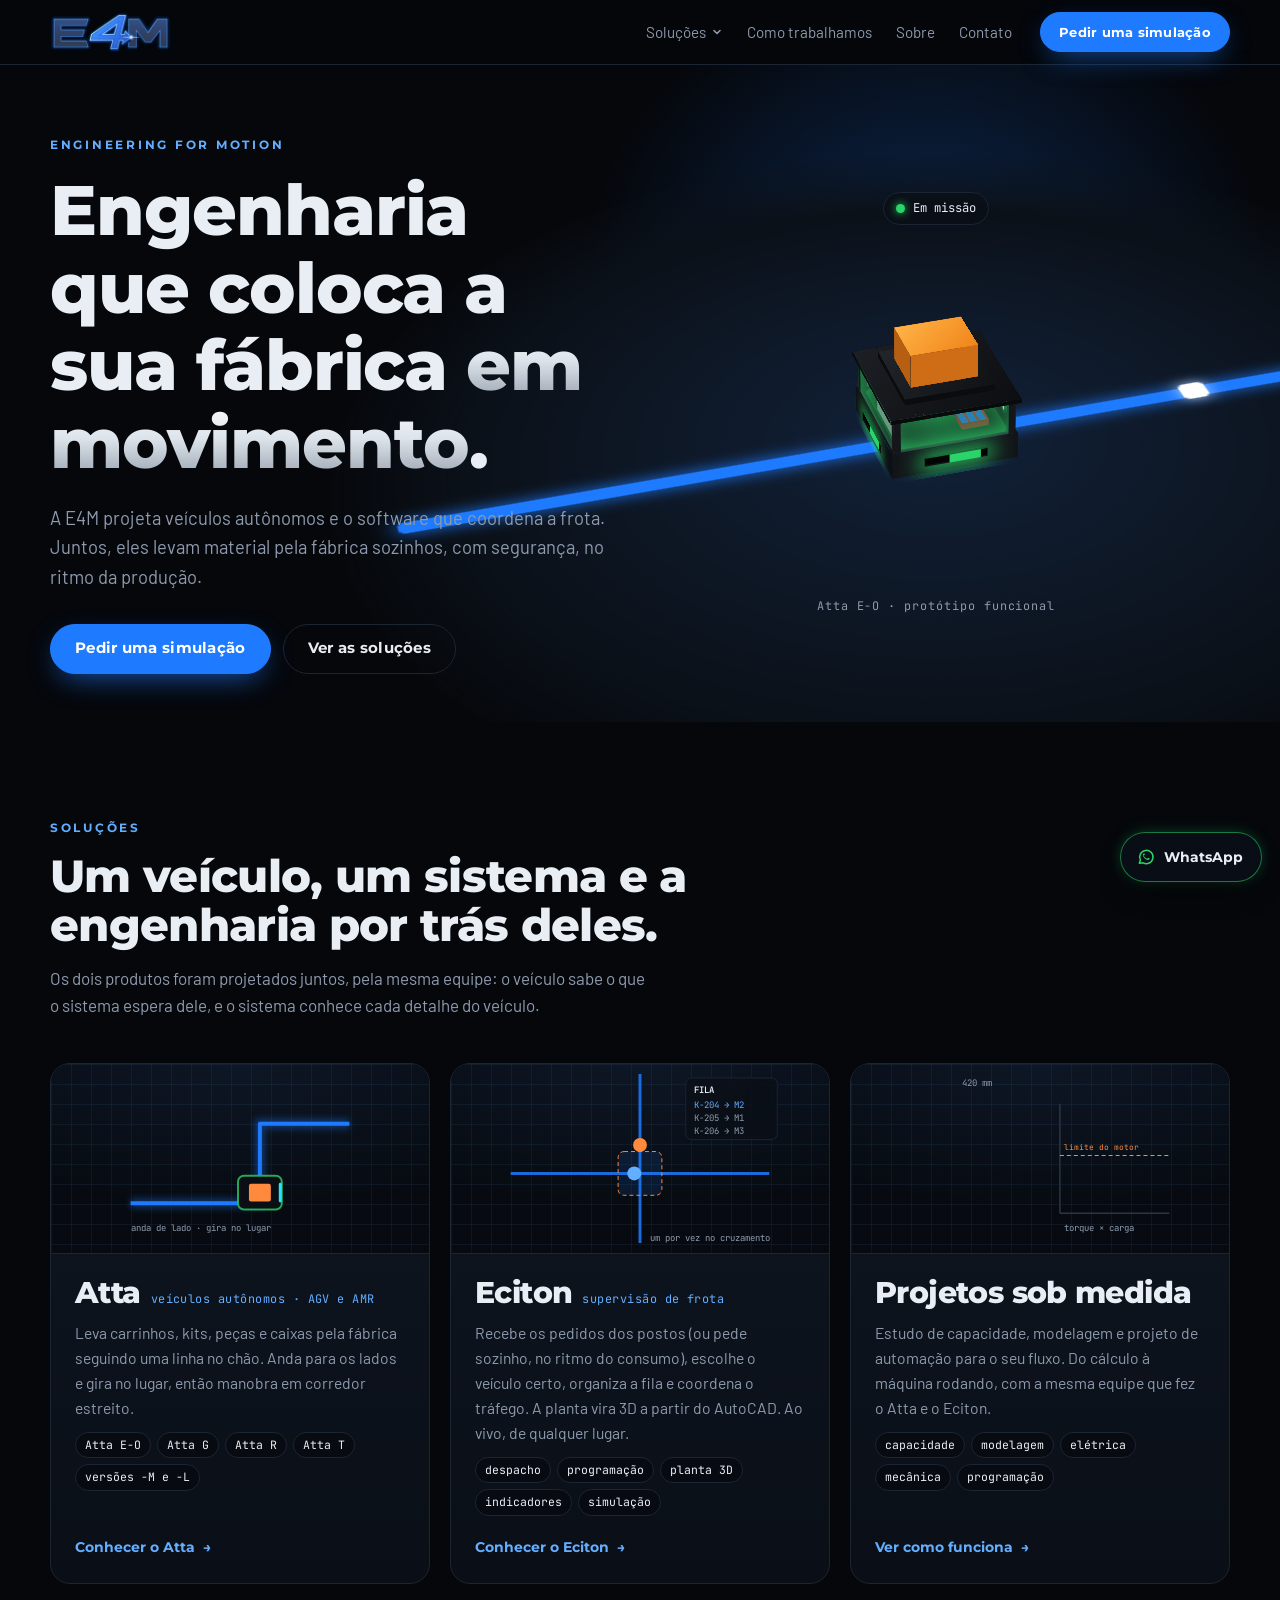
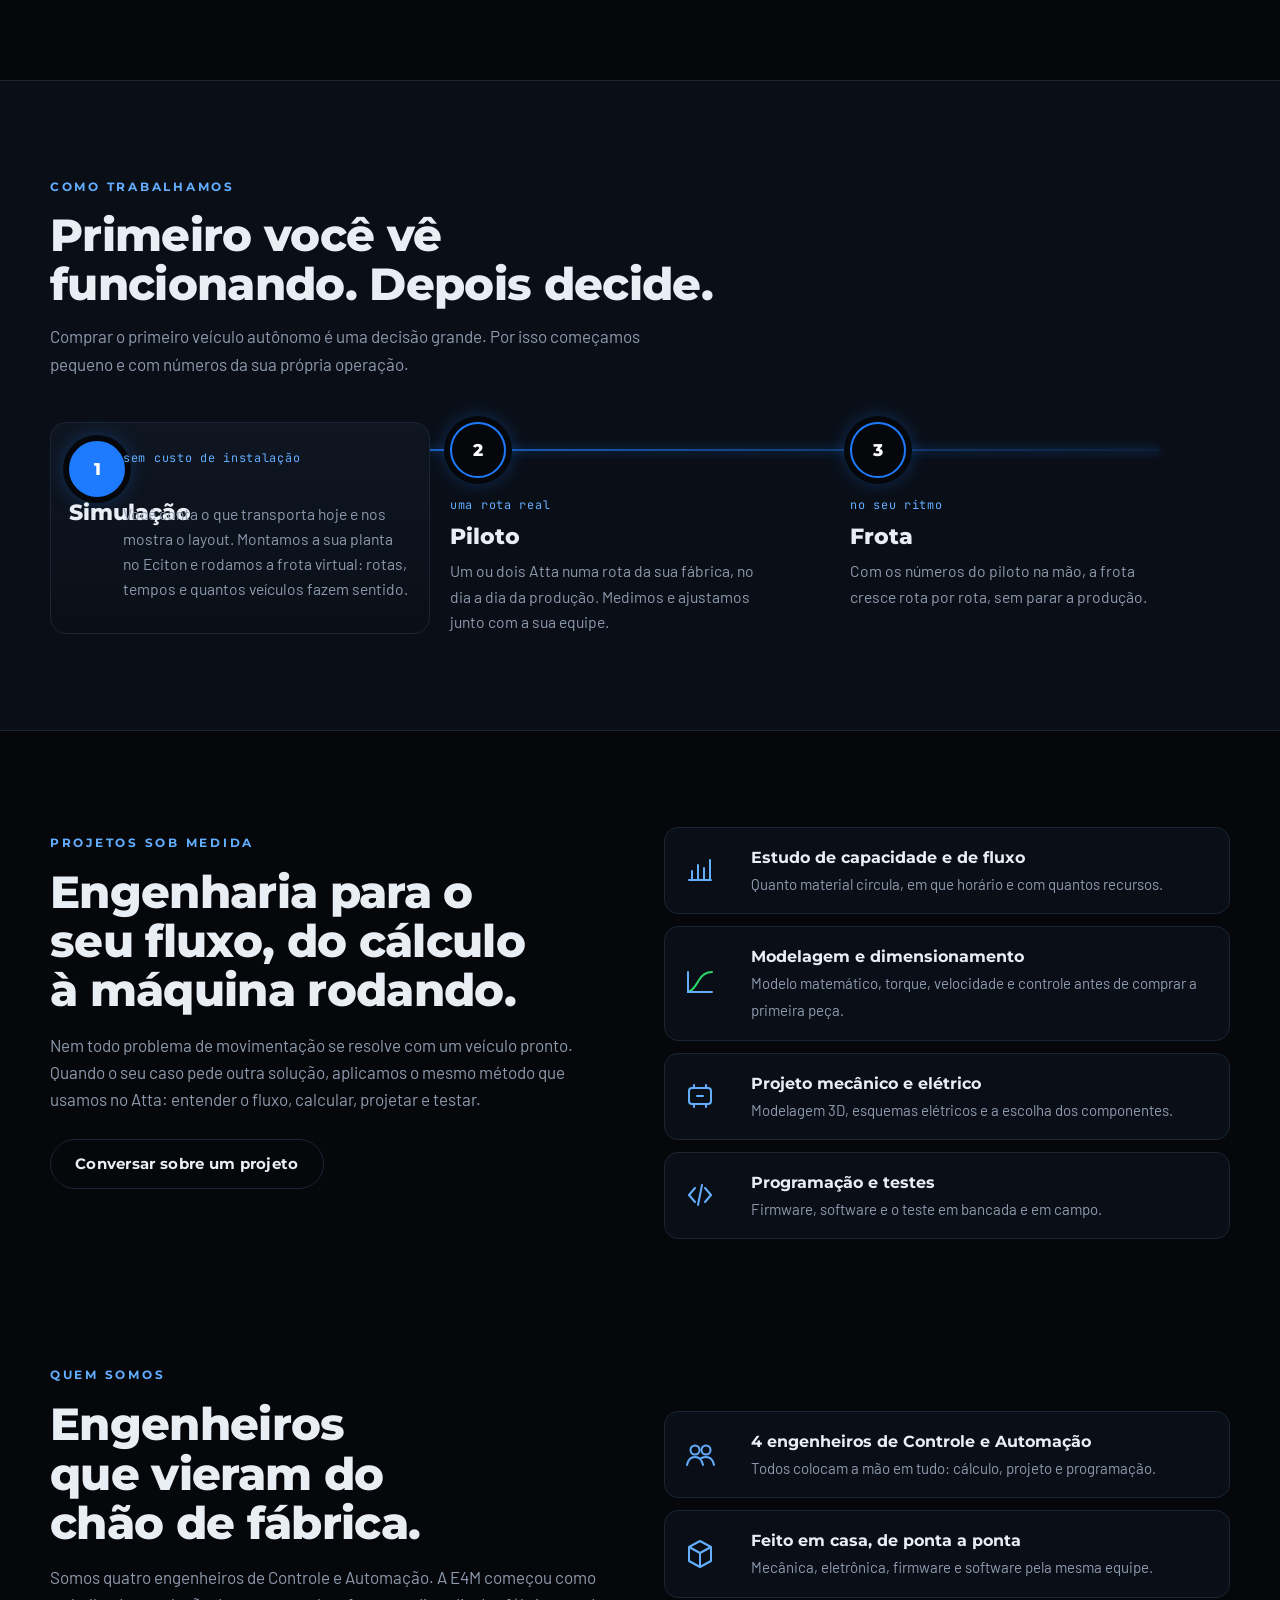
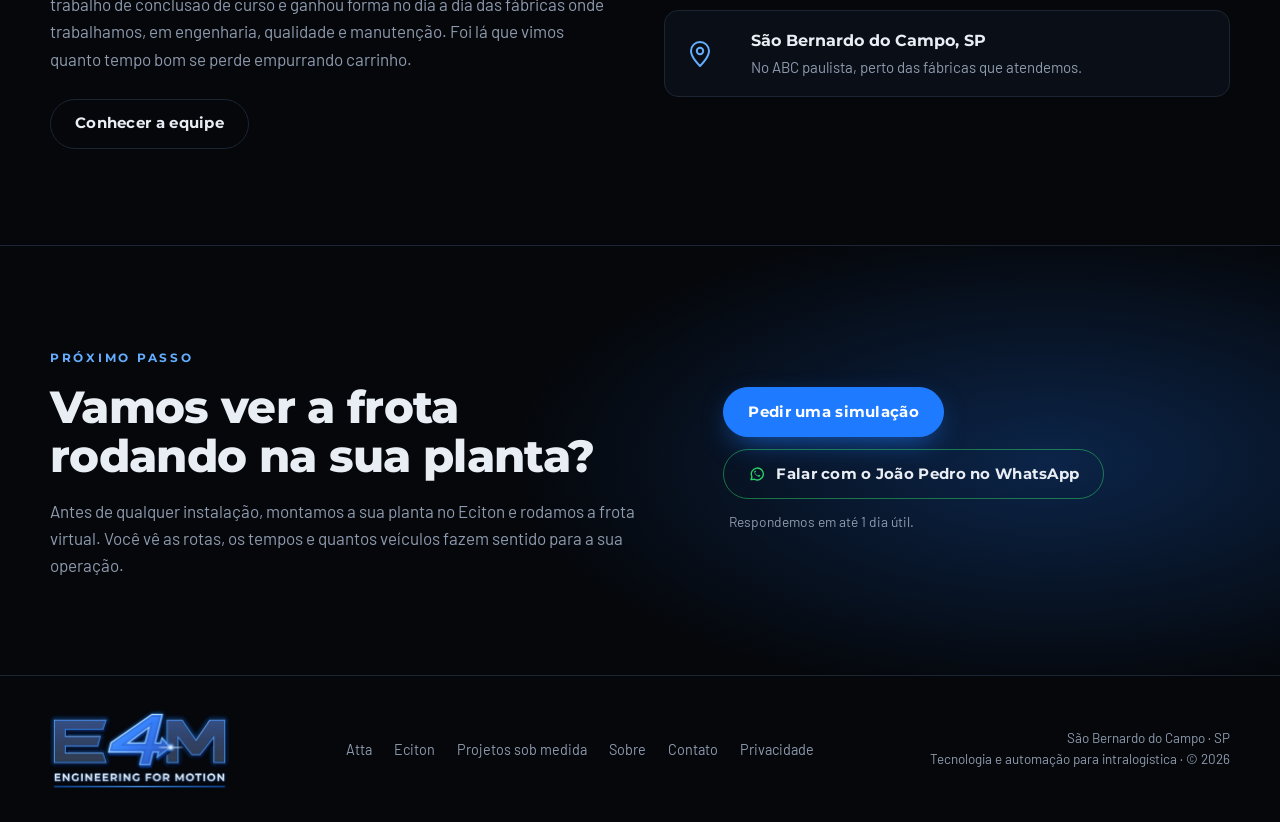
==== commit c2b9aec6: "Add files via upload" ====
--- a/index.html
+++ b/index.html
@@ -22,7 +22,7 @@
 <link rel="preconnect" href="https://fonts.googleapis.com">
 <link rel="preconnect" href="https://fonts.gstatic.com" crossorigin>
 <link rel="stylesheet" href="https://fonts.googleapis.com/css2?family=Montserrat:wght@500;600;700;800&family=Barlow:wght@400;500;600&family=JetBrains+Mono:wght@400;500&display=swap">
-<link rel="stylesheet" href="assets/estilo.css?v=202611081815">
+<link rel="stylesheet" href="assets/estilo.css?v=202611082134">
 </head>
 <body data-pagina="index">
 
@@ -280,7 +280,7 @@
 
 <a class="zap-flutuante" href="https://wa.me/5511969095610?text=Ol%C3%A1%2C%20Jo%C3%A3o%20Pedro%21%20Vi%20o%20site%20da%20E4M%20e%20quero%20conversar%20sobre%20automa%C3%A7%C3%A3o%20da%20movimenta%C3%A7%C3%A3o%20de%20materiais." target="_blank" rel="noopener" aria-label="Falar no WhatsApp"><svg viewBox="0 0 24 24" aria-hidden="true"><path d="M4 19.5l1.3-3.9A8 8 0 1 1 8.6 19z" fill="none" stroke="currentColor" stroke-width="1.8" stroke-linejoin="round"/><path d="M9 9.5c.3 1.8 2.6 4.1 4.5 4.6l1.1-1.1 1.9.9c-.3 1.3-1.4 1.9-2.4 1.7-2.8-.6-5.2-3-5.8-5.8-.2-1 .4-2.1 1.7-2.4l.9 1.9z" fill="currentColor"/></svg><span>WhatsApp</span></a>
 
-<script src="assets/site.js?v=202611081815" defer></script>
+<script src="assets/site.js?v=202611082134" defer></script>
 
 </body>
 </html>
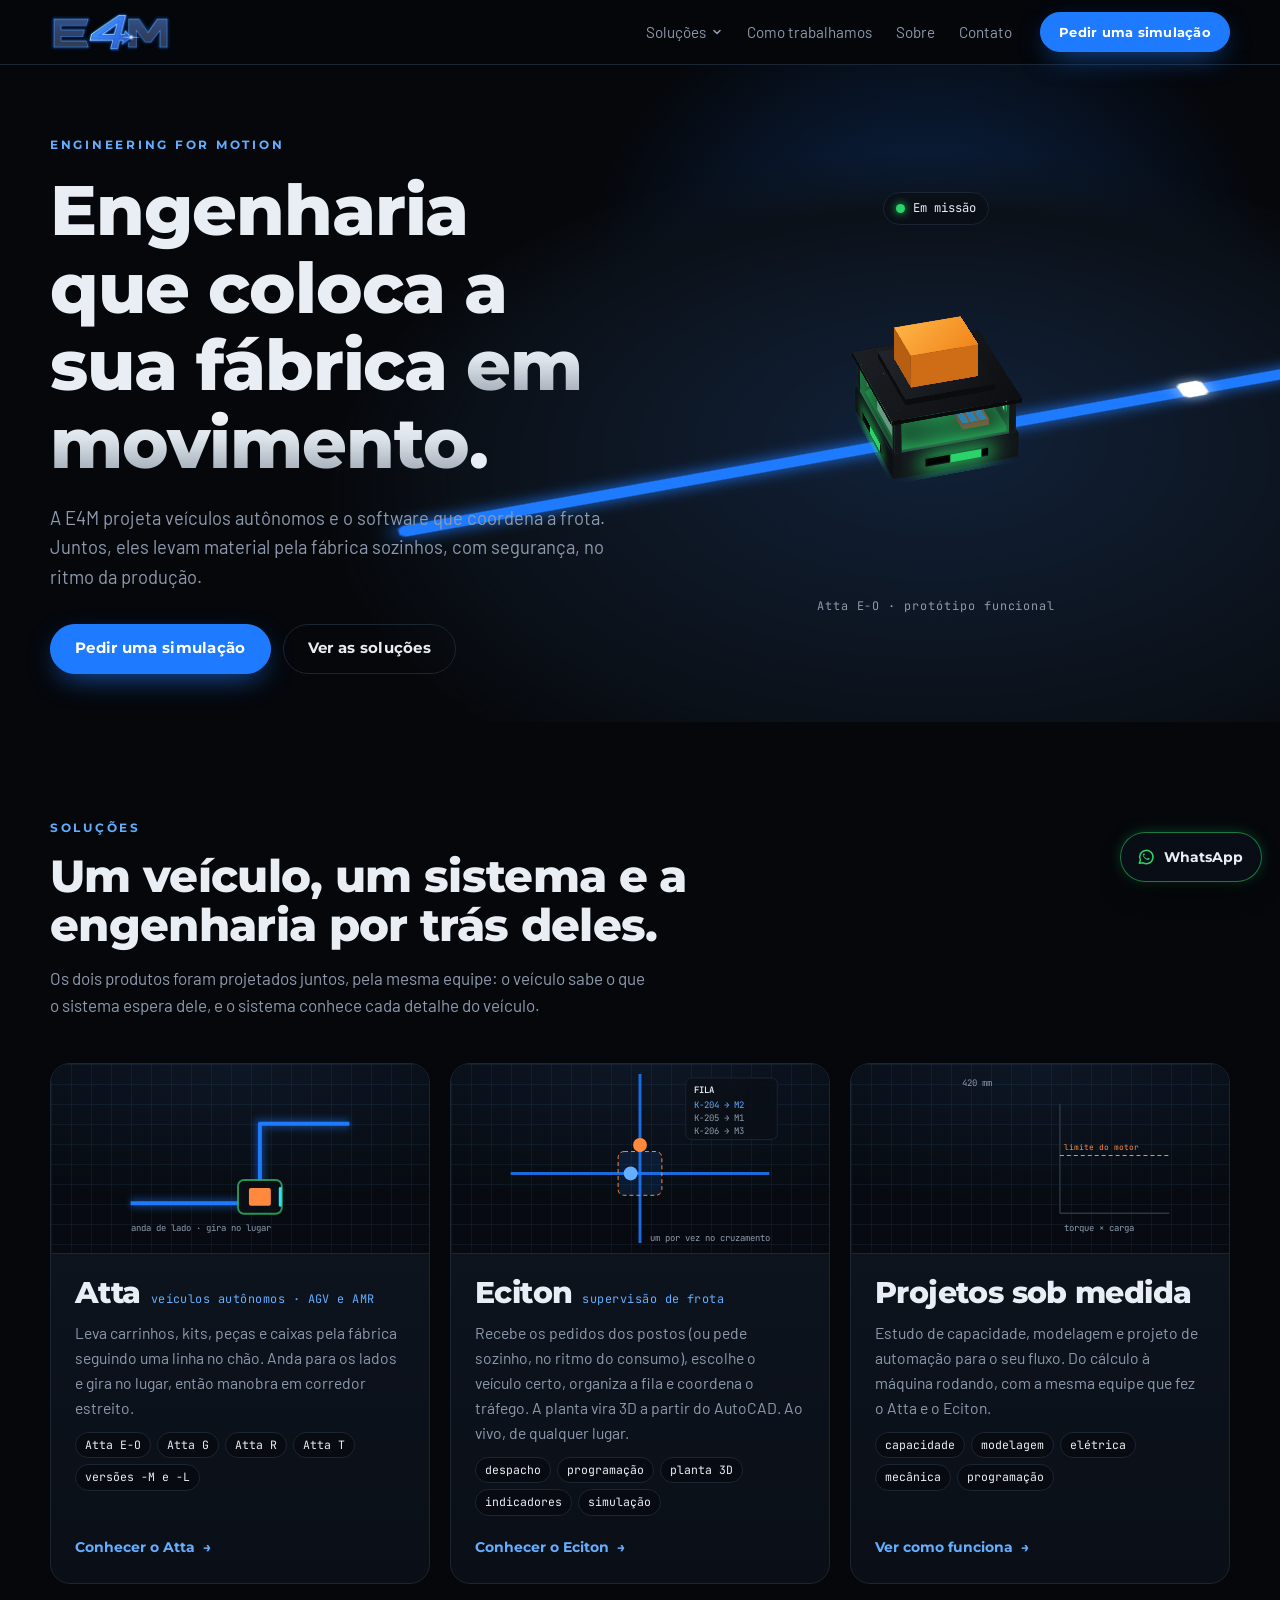
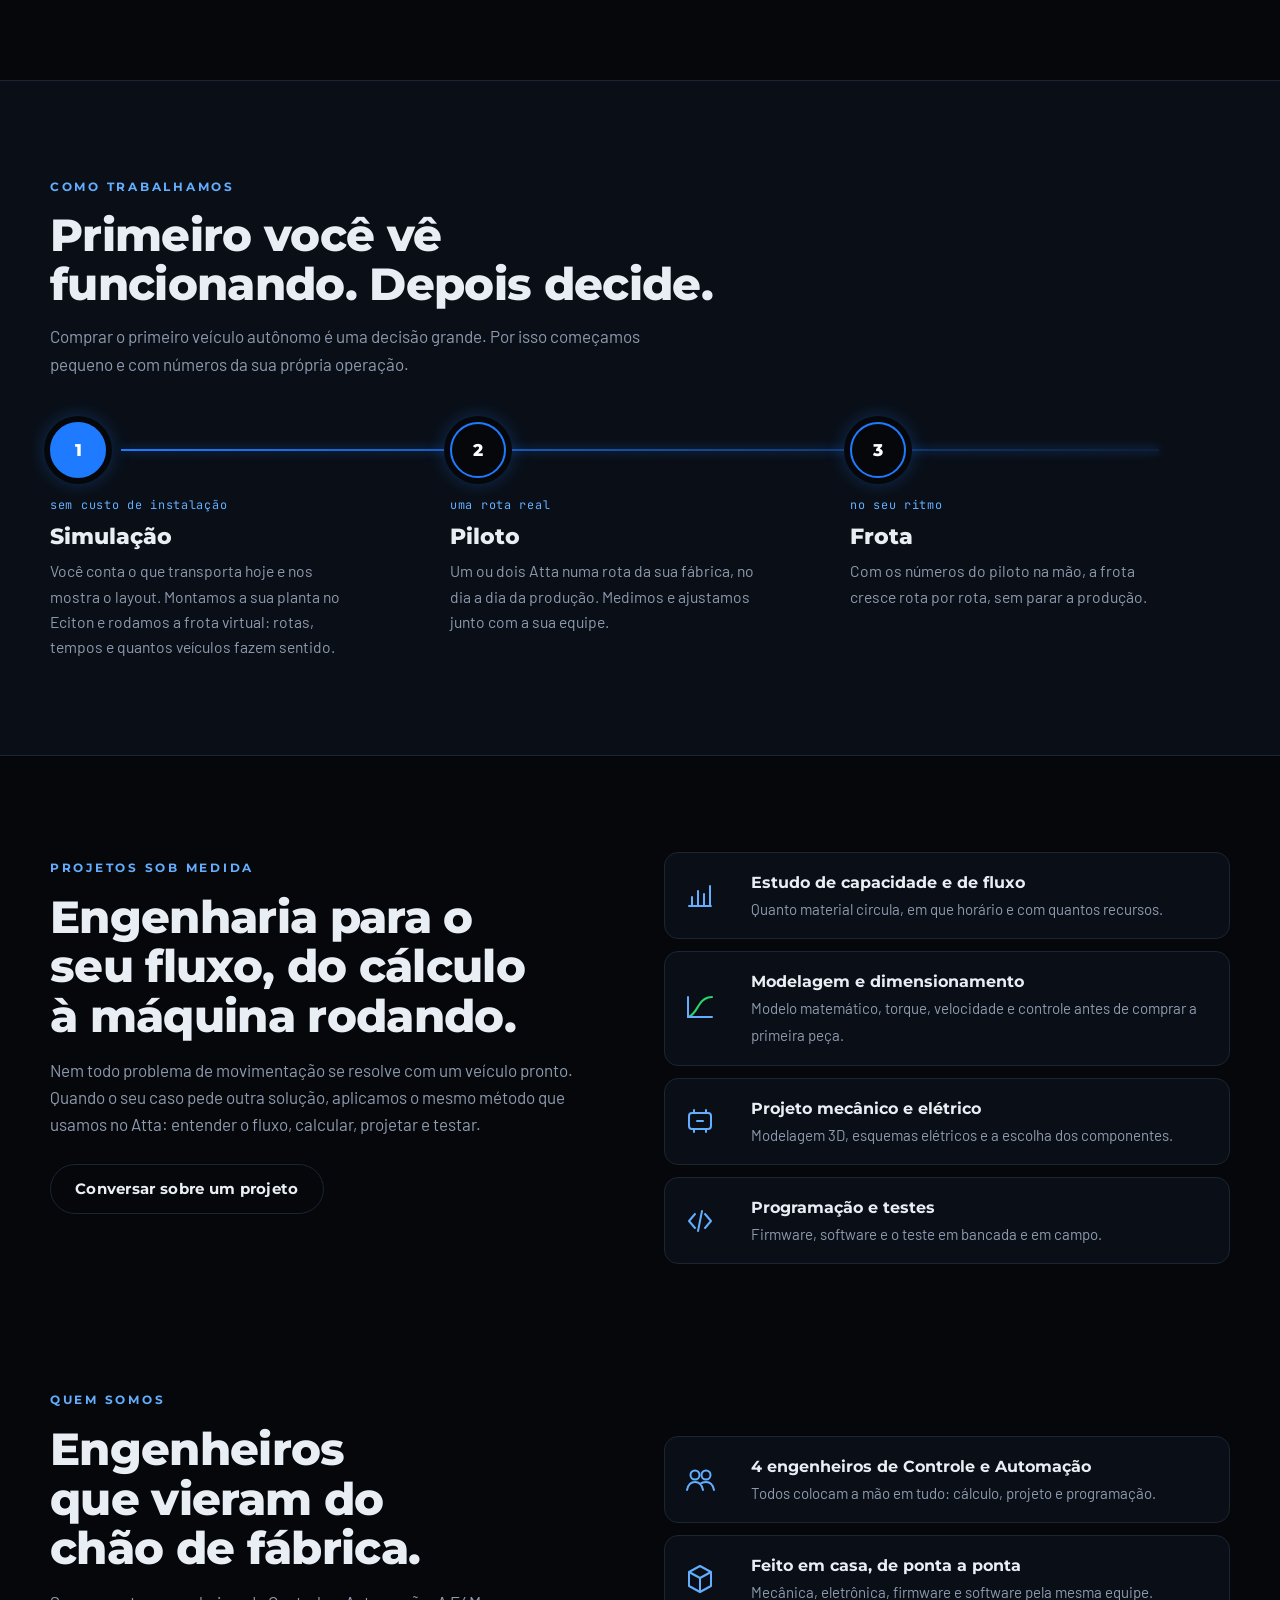
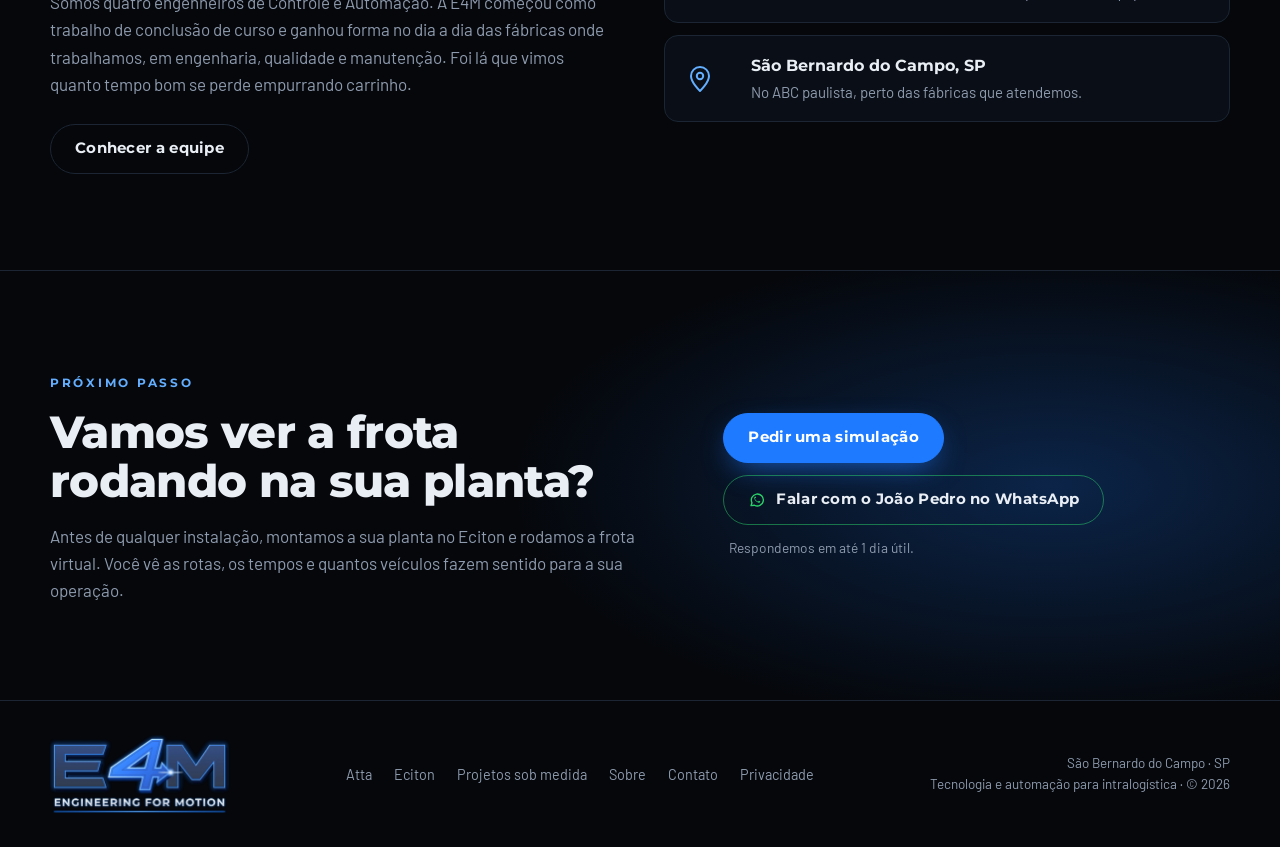
==== commit 67423f35: "Add files via upload" ====
--- a/index.html
+++ b/index.html
@@ -22,7 +22,7 @@
 <link rel="preconnect" href="https://fonts.googleapis.com">
 <link rel="preconnect" href="https://fonts.gstatic.com" crossorigin>
 <link rel="stylesheet" href="https://fonts.googleapis.com/css2?family=Montserrat:wght@500;600;700;800&family=Barlow:wght@400;500;600&family=JetBrains+Mono:wght@400;500&display=swap">
-<link rel="stylesheet" href="assets/estilo.css?v=202611082134">
+<link rel="stylesheet" href="assets/estilo.css?v=202611082353">
 </head>
 <body data-pagina="index">
 
@@ -280,7 +280,7 @@
 
 <a class="zap-flutuante" href="https://wa.me/5511969095610?text=Ol%C3%A1%2C%20Jo%C3%A3o%20Pedro%21%20Vi%20o%20site%20da%20E4M%20e%20quero%20conversar%20sobre%20automa%C3%A7%C3%A3o%20da%20movimenta%C3%A7%C3%A3o%20de%20materiais." target="_blank" rel="noopener" aria-label="Falar no WhatsApp"><svg viewBox="0 0 24 24" aria-hidden="true"><path d="M4 19.5l1.3-3.9A8 8 0 1 1 8.6 19z" fill="none" stroke="currentColor" stroke-width="1.8" stroke-linejoin="round"/><path d="M9 9.5c.3 1.8 2.6 4.1 4.5 4.6l1.1-1.1 1.9.9c-.3 1.3-1.4 1.9-2.4 1.7-2.8-.6-5.2-3-5.8-5.8-.2-1 .4-2.1 1.7-2.4l.9 1.9z" fill="currentColor"/></svg><span>WhatsApp</span></a>
 
-<script src="assets/site.js?v=202611082134" defer></script>
+<script src="assets/site.js?v=202611082353" defer></script>
 
 </body>
 </html>
--- a/assets/estilo.css
+++ b/assets/estilo.css
@@ -985,15 +985,15 @@
 /* 3.3: Eciton — destaques */
 .destaques-sec { padding-top: 56px; }
 .destaques { display: grid; grid-template-columns: repeat(3, minmax(0, 1fr)); gap: 14px; }
-.destaque { display: grid; grid-template-columns: 40px 1fr; grid-template-rows: auto 1fr; column-gap: 14px; row-gap: 4px; padding: 18px; border: 1px solid var(--linha); border-radius: 16px; background: linear-gradient(180deg, var(--painel), var(--fundo-2)); color: var(--texto); text-decoration: none; transition: border-color .2s ease, transform .2s ease; }
-.destaque:hover { border-color: rgba(99, 174, 255, .55); transform: translateY(-2px); }
-.destaque .d-ico { grid-row: 1 / 3; width: 40px; height: 40px; border-radius: 11px; display: grid; place-items: center; background: rgba(30, 123, 255, .12); border: 1px solid rgba(99, 174, 255, .3); }
-.destaque .d-ico svg { width: 22px; height: 22px; fill: none; stroke: var(--azul-claro); stroke-width: 1.8; stroke-linecap: round; stroke-linejoin: round; }
-.destaque b { font-family: var(--f-display); font-size: 1rem; display: flex; align-items: center; gap: 8px; flex-wrap: wrap; }
-.destaque > span:last-child { color: var(--texto-2); font-size: .92rem; line-height: 1.45; }
+.destaques > .destaque { display: grid; grid-template-columns: 40px 1fr; grid-template-rows: auto 1fr; column-gap: 14px; row-gap: 4px; padding: 18px; border: 1px solid var(--linha); border-radius: 16px; background: linear-gradient(180deg, var(--painel), var(--fundo-2)); color: var(--texto); text-decoration: none; transition: border-color .2s ease, transform .2s ease; }
+.destaques > .destaque:hover { border-color: rgba(99, 174, 255, .55); transform: translateY(-2px); }
+.destaques > .destaque .d-ico { grid-row: 1 / 3; width: 40px; height: 40px; border-radius: 11px; display: grid; place-items: center; background: rgba(30, 123, 255, .12); border: 1px solid rgba(99, 174, 255, .3); }
+.destaques > .destaque .d-ico svg { width: 22px; height: 22px; fill: none; stroke: var(--azul-claro); stroke-width: 1.8; stroke-linecap: round; stroke-linejoin: round; }
+.destaques > .destaque b { font-family: var(--f-display); font-size: 1rem; display: flex; align-items: center; gap: 8px; flex-wrap: wrap; }
+.destaques > .destaque > span:last-child { color: var(--texto-2); font-size: .92rem; line-height: 1.45; }
 .novo { font-style: normal; font-family: var(--f-dado); font-size: .62rem; font-weight: 500; letter-spacing: .08em; text-transform: uppercase; color: var(--ciano); border: 1px solid rgba(44, 224, 255, .45); border-radius: 999px; padding: 1px 7px; }
 @media (max-width: 980px) { .destaques { grid-template-columns: repeat(2, minmax(0, 1fr)); } }
-@media (max-width: 620px) { .destaques { grid-template-columns: 1fr; } .destaque { padding: 14px; } }
+@media (max-width: 620px) { .destaques { grid-template-columns: 1fr; } .destaques > .destaque { padding: 14px; } }
 
 /* 3.3: Eciton — pedidos programados */
 .prog-grade { display: grid; grid-template-columns: minmax(0, 1.35fr) minmax(0, 1fr); gap: 28px; align-items: start; }
@@ -1087,3 +1087,14 @@
 @media (max-width: 980px) { .mira-grade { grid-template-columns: 1fr; } }
 @media (max-width: 560px) { .mira-planos { grid-template-columns: 1fr; } }
 .mira-grade .texto { margin-top: 14px; }
+.mira-nome-porque { margin-top: 18px; border-left: 2px solid var(--azul); padding: 2px 0 2px 14px; display: grid; gap: 4px; max-width: 62ch; }
+.mira-nome-porque b { font-family: var(--f-display); font-size: .98rem; }
+.mira-nome-porque p { margin: 0; color: var(--texto-2); font-size: .9rem; line-height: 1.55; }
+
+/* Eciton I/O (porta automática) */
+.io-tela { background: #070B11; }
+.io-extras { display: grid; grid-template-columns: repeat(3, minmax(0, 1fr)); gap: 14px; margin-top: 26px; }
+.io-extras > div { border: 1px solid var(--linha); border-radius: 14px; padding: 16px 18px; background: rgba(15, 22, 33, .6); display: flex; flex-direction: column; gap: 6px; }
+.io-extras b { font-family: var(--f-display); font-size: 1rem; }
+.io-extras span { color: var(--texto-2); font-size: .92rem; }
+@media (max-width: 980px) { .io-extras { grid-template-columns: 1fr; } }
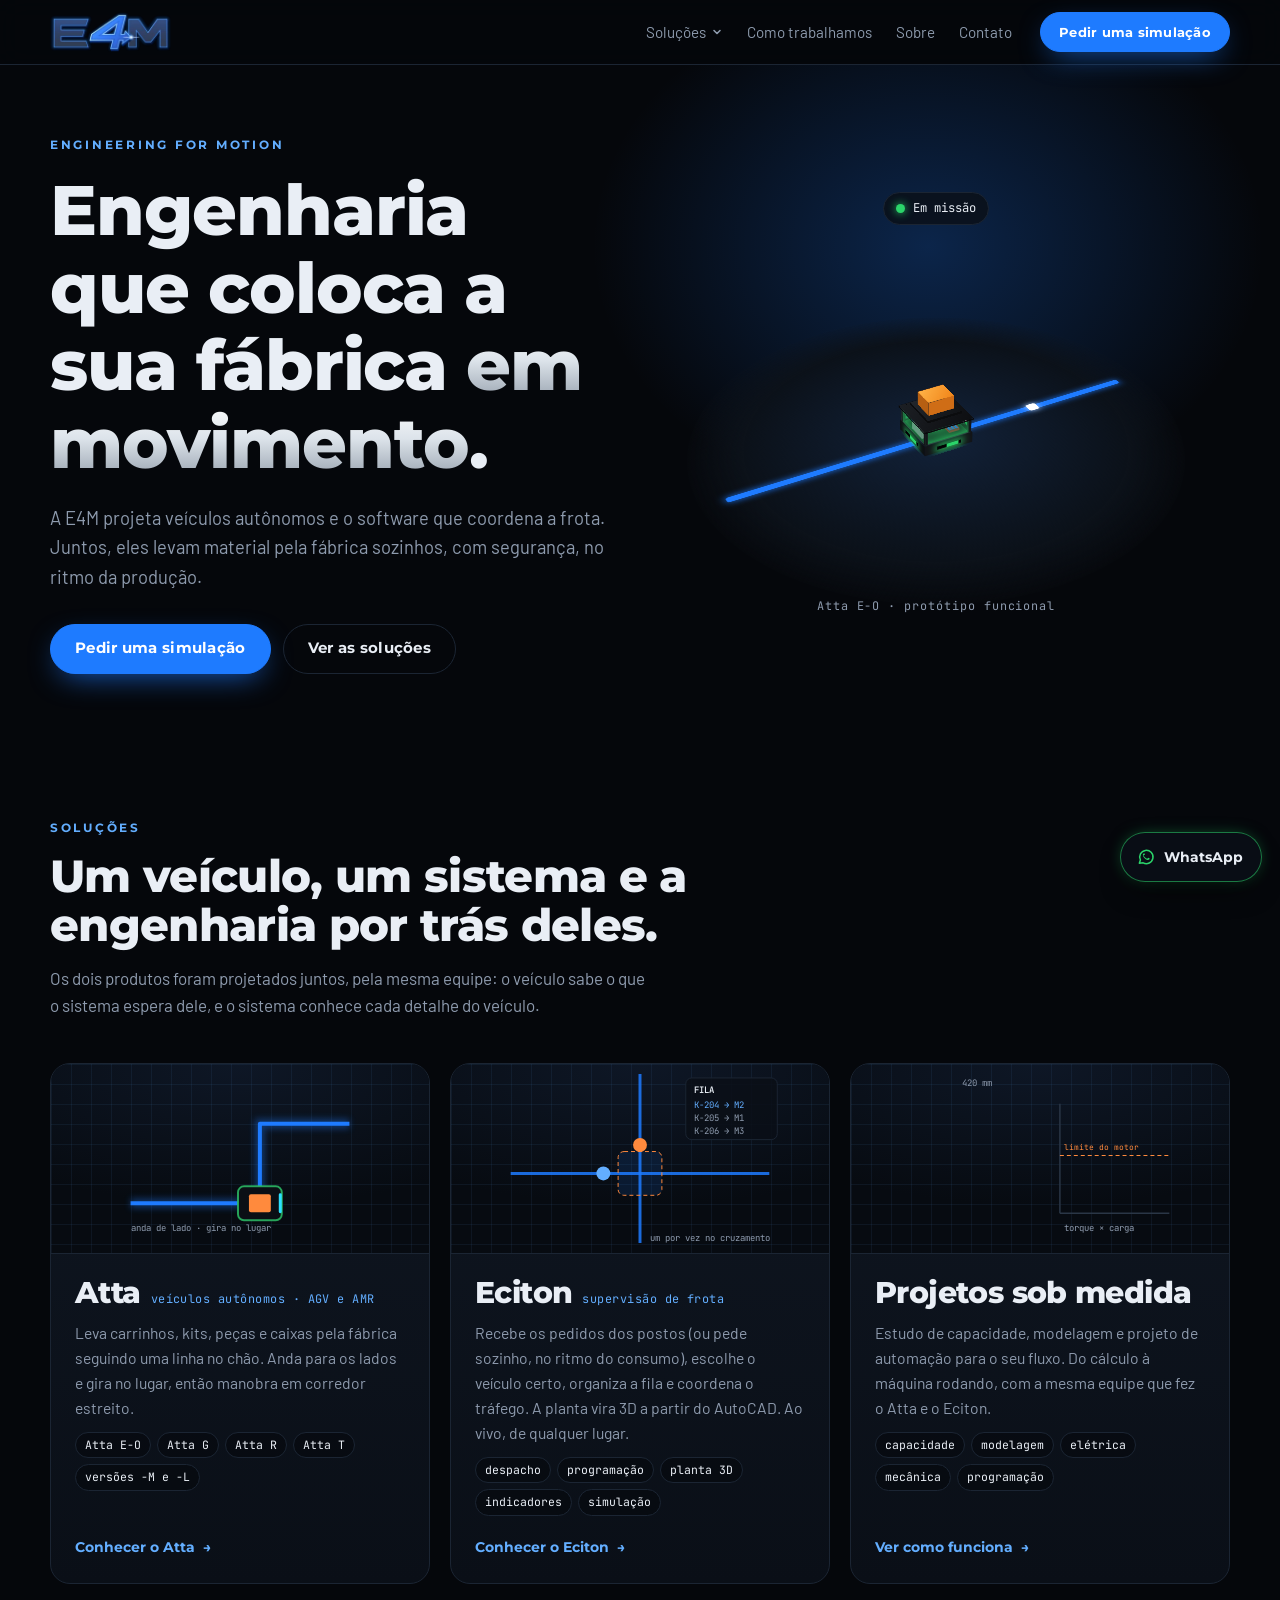
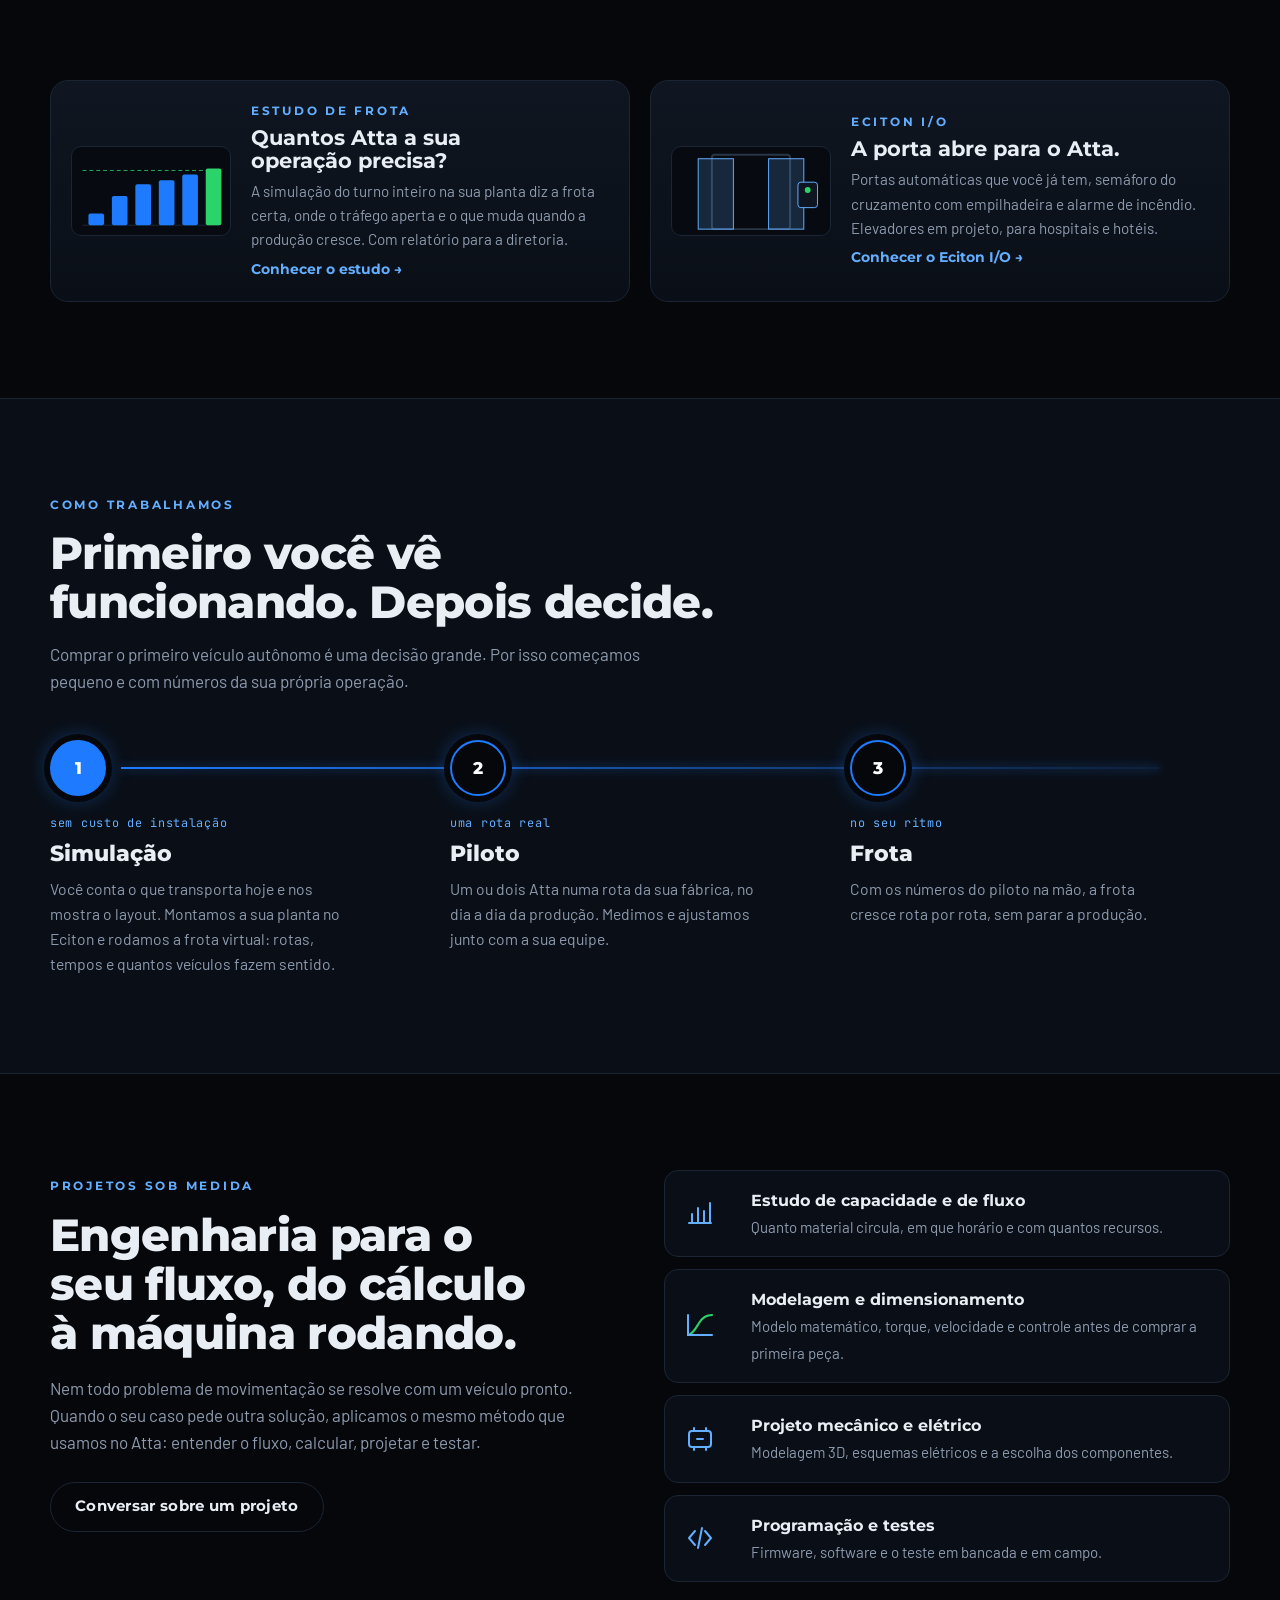
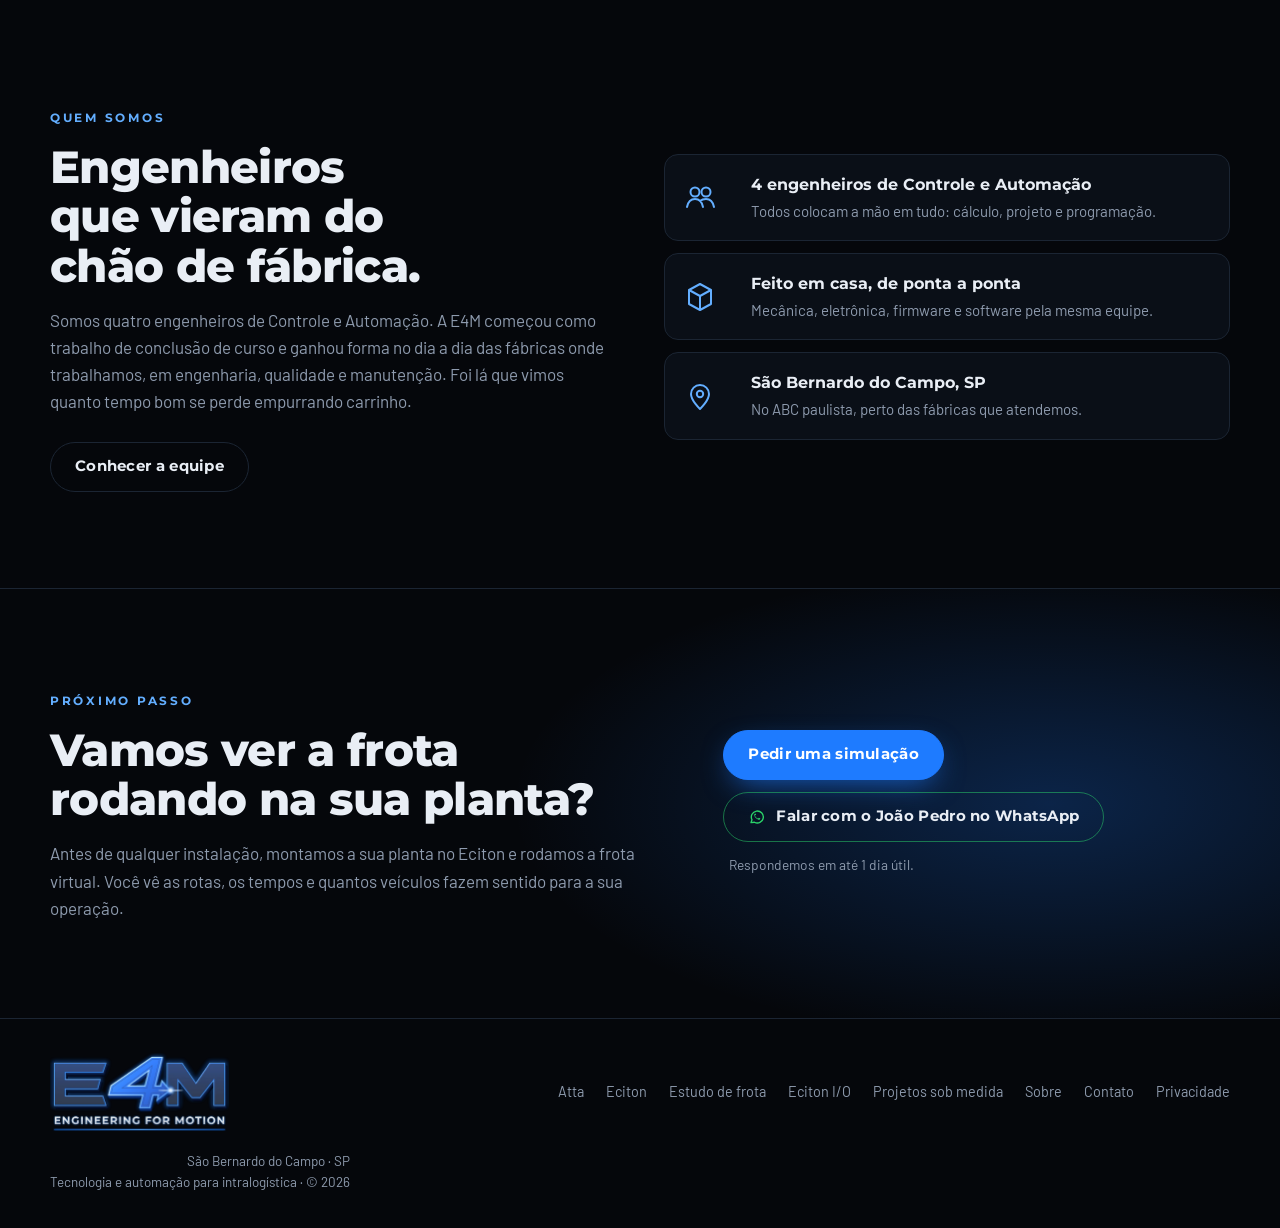
==== commit b73c795a: "Add files via upload" ====
--- a/index.html
+++ b/index.html
@@ -22,7 +22,7 @@
 <link rel="preconnect" href="https://fonts.googleapis.com">
 <link rel="preconnect" href="https://fonts.gstatic.com" crossorigin>
 <link rel="stylesheet" href="https://fonts.googleapis.com/css2?family=Montserrat:wght@500;600;700;800&family=Barlow:wght@400;500;600&family=JetBrains+Mono:wght@400;500&display=swap">
-<link rel="stylesheet" href="assets/estilo.css?v=202611082353">
+<link rel="stylesheet" href="assets/estilo.css?v=202611100250">
 </head>
 <body data-pagina="index">
 
@@ -35,6 +35,8 @@
                 <div class="submenu" id="subSolucoes">
                     <a href="atta.html" data-pag="atta"><b>Atta</b><span>Veículos autônomos · AGV e AMR</span></a>
                     <a href="eciton.html" data-pag="eciton"><b>Eciton</b><span>Supervisão de frota</span></a>
+                    <a href="estudo.html" data-pag="estudo"><b>Estudo de frota</b><span>Quantos Atta a operação precisa</span></a>
+                    <a href="eciton-io.html" data-pag="eciton-io"><b>Eciton I/O</b><span>Portas, semáforos e alarme</span></a>
                     <a href="index.html#sob-medida"><b>Projetos sob medida</b><span>Engenharia para o seu fluxo</span></a>
                 </div>
             </div>
@@ -163,6 +165,25 @@
         </div>
     </section>
 
+    <section class="secao faixa" id="tambem" style="padding-top:0">
+        <div class="caixa">
+            <div class="tambem">
+                <a class="tambem-card" href="estudo.html">
+                    <svg viewBox="0 0 160 90" aria-hidden="true"><path d="M10 80 H150" stroke="#1B2533"/><path d="M10 24 H150" stroke="#2BD46A" stroke-dasharray="4 3" opacity=".8"/>
+                        <g fill="#1E7BFF"><rect x="16" y="68" width="16" height="12" rx="2"/><rect x="40" y="50" width="16" height="30" rx="2"/><rect x="64" y="38" width="16" height="42" rx="2"/><rect x="88" y="34" width="16" height="46" rx="2"/><rect x="112" y="28" width="16" height="52" rx="2"/></g><rect x="136" y="22" width="16" height="58" rx="2" fill="#2BD46A"/></svg>
+                    <div><span class="olho">Estudo de frota</span><h3>Quantos Atta a sua operação precisa?</h3><p>A simulação do turno inteiro na sua planta diz a frota certa, onde o tráfego aperta e o que muda quando a produção cresce. Com relatório para a diretoria.</p><span class="ir">Conhecer o estudo</span></div>
+                </a>
+                <a class="tambem-card" href="eciton-io.html">
+                    <svg viewBox="0 0 160 90" aria-hidden="true"><rect x="40" y="8" width="80" height="76" rx="3" fill="none" stroke="#2A3646" stroke-width="2"/>
+                        <rect x="44" y="12" width="36" height="72" fill="rgba(99,174,255,.18)" stroke="#63AEFF"><animate attributeName="x" values="44;26;26;44" keyTimes="0;.3;.7;1" dur="4s" repeatCount="indefinite"/></rect>
+                        <rect x="80" y="12" width="36" height="72" fill="rgba(99,174,255,.18)" stroke="#63AEFF"><animate attributeName="x" values="80;98;98;80" keyTimes="0;.3;.7;1" dur="4s" repeatCount="indefinite"/></rect>
+                        <rect x="128" y="36" width="20" height="26" rx="3" fill="#0F1621" stroke="#63AEFF"/><circle cx="138" cy="44" r="3" fill="#2BD46A"><animate attributeName="fill" values="#FF4D5E;#2BD46A;#2BD46A;#FF4D5E" keyTimes="0;.3;.7;1" dur="4s" repeatCount="indefinite"/></circle></svg>
+                    <div><span class="olho">Eciton I/O</span><h3>A porta abre para o Atta.</h3><p>Portas automáticas que você já tem, semáforo do cruzamento com empilhadeira e alarme de incêndio. Elevadores em projeto, para hospitais e hotéis.</p><span class="ir">Conhecer o Eciton I/O</span></div>
+                </a>
+            </div>
+        </div>
+    </section>
+
     <section class="secao faixa" id="como-trabalhamos" style="background:var(--fundo-2);border-block:1px solid var(--linha)">
         <div class="caixa">
             <div class="cabeca">
@@ -269,6 +290,8 @@
         <nav class="rodape-links" aria-label="Rodapé">
             <a href="atta.html">Atta</a>
             <a href="eciton.html">Eciton</a>
+            <a href="estudo.html">Estudo de frota</a>
+            <a href="eciton-io.html">Eciton I/O</a>
             <a href="index.html#sob-medida">Projetos sob medida</a>
             <a href="sobre.html">Sobre</a>
             <a href="contato.html">Contato</a>
@@ -280,7 +303,7 @@
 
 <a class="zap-flutuante" href="https://wa.me/5511969095610?text=Ol%C3%A1%2C%20Jo%C3%A3o%20Pedro%21%20Vi%20o%20site%20da%20E4M%20e%20quero%20conversar%20sobre%20automa%C3%A7%C3%A3o%20da%20movimenta%C3%A7%C3%A3o%20de%20materiais." target="_blank" rel="noopener" aria-label="Falar no WhatsApp"><svg viewBox="0 0 24 24" aria-hidden="true"><path d="M4 19.5l1.3-3.9A8 8 0 1 1 8.6 19z" fill="none" stroke="currentColor" stroke-width="1.8" stroke-linejoin="round"/><path d="M9 9.5c.3 1.8 2.6 4.1 4.5 4.6l1.1-1.1 1.9.9c-.3 1.3-1.4 1.9-2.4 1.7-2.8-.6-5.2-3-5.8-5.8-.2-1 .4-2.1 1.7-2.4l.9 1.9z" fill="currentColor"/></svg><span>WhatsApp</span></a>
 
-<script src="assets/site.js?v=202611082353" defer></script>
+<script src="assets/site.js?v=202611100250" defer></script>
 
 </body>
 </html>
--- a/assets/estilo.css
+++ b/assets/estilo.css
@@ -1098,3 +1098,143 @@
 .io-extras b { font-family: var(--f-display); font-size: 1rem; }
 .io-extras span { color: var(--texto-2); font-size: .92rem; }
 @media (max-width: 980px) { .io-extras { grid-template-columns: 1fr; } }
+
+/* ---------- Estudo de frota ---------- */
+.hero-estudo .caixa { grid-template-columns: minmax(0, 1fr) minmax(0, 1fr); }
+.estudo-busca { margin: 0; border: 1px solid var(--linha); border-radius: 18px; background: linear-gradient(180deg, var(--painel), var(--fundo-2)); overflow: hidden; box-shadow: 0 40px 80px -50px rgba(30, 123, 255, .7); }
+.estudo-busca figcaption { padding: 10px 16px 14px; color: var(--texto-2); font-size: .8rem; }
+.eb-corpo { padding: 18px 18px 6px; display: flex; flex-direction: column; gap: 8px; }
+.eb-grafico { position: relative; height: 210px; display: grid; grid-template-columns: repeat(6, minmax(0, 1fr)); gap: 10px; align-items: end; border-bottom: 1px solid var(--linha); }
+.eb-meta { position: absolute; left: 0; right: 0; bottom: var(--y); border-top: 1px dashed var(--verde); }
+.eb-meta span { position: absolute; right: 0; top: -20px; font-family: var(--f-dado); font-size: .68rem; color: var(--verde); }
+.eb-barra { position: relative; height: 100%; display: flex; align-items: flex-end; }
+.eb-barra i { display: block; width: 100%; height: 0; border-radius: 6px 6px 0 0; background: linear-gradient(180deg, var(--azul-claro), var(--azul)); transition: height .7s cubic-bezier(.2, .8, .2, 1); }
+.eb-barra.ok i { background: linear-gradient(180deg, #5BE38E, var(--verde)); }
+.eb-barra.cheia i { height: var(--v); }
+.eb-barra span { position: absolute; left: 0; right: 0; bottom: calc(var(--v) + 6px); text-align: center; font-family: var(--f-dado); font-size: .74rem; color: var(--texto); opacity: 0; transition: opacity .3s .4s; }
+.eb-barra.cheia span { opacity: 1; }
+.eb-eixo { display: grid; grid-template-columns: repeat(6, minmax(0, 1fr)); gap: 10px; text-align: center; font-family: var(--f-dado); font-size: .7rem; color: var(--texto-2); }
+.eb-resultado { margin-top: 8px; padding: 12px 14px; border-radius: 12px; border: 1px solid rgba(43, 212, 106, .5); background: rgba(43, 212, 106, .08); display: flex; flex-direction: column; gap: 3px; opacity: .25; transition: opacity .4s; }
+.eb-resultado.visivel { opacity: 1; }
+.eb-resultado b { font-family: var(--f-display); font-size: 1.02rem; }
+.eb-resultado small { color: var(--texto-2); font-size: .82rem; }
+.estudo-tres { display: grid; grid-template-columns: repeat(3, minmax(0, 1fr)); gap: 18px; }
+.estudo-tres article { border: 1px solid var(--linha); border-radius: 16px; padding: 22px; background: var(--fundo-2); display: flex; flex-direction: column; gap: 10px; }
+.estudo-tres ul, .lista-ok { margin: 0; padding: 0; list-style: none; display: grid; gap: 8px; color: var(--texto-2); font-size: .96rem; }
+.estudo-tres li, .lista-ok li { position: relative; padding-left: 20px; }
+.estudo-tres li::before, .lista-ok li::before { content: ""; position: absolute; left: 2px; top: .62em; width: 8px; height: 8px; border-radius: 2px; background: var(--azul-claro); }
+.lista-ok { margin-top: 20px; }
+.estudo-exemplo { display: grid; grid-template-columns: minmax(0, 1.15fr) minmax(0, 1fr); gap: 24px; align-items: start; }
+.ex-caminho, .ex-cartao { border: 1px solid var(--linha); border-radius: 16px; padding: 22px; background: var(--fundo-2); }
+.ex-caminho h3 { margin-bottom: 14px; }
+.tabela-ex { display: grid; gap: 2px; font-size: .94rem; }
+.tabela-ex > div { display: grid; grid-template-columns: 54px minmax(0, 1.6fr) minmax(0, 1fr) minmax(0, 1fr); gap: 10px; align-items: center; padding: 8px 6px; border-radius: 8px; }
+.tabela-ex > div > span:nth-child(2) { display: flex; align-items: center; gap: 10px; font-family: var(--f-dado); }
+.tabela-ex .cab { font-family: var(--f-dado); font-size: .7rem; letter-spacing: .06em; text-transform: uppercase; color: var(--texto-2); }
+.tabela-ex .ok { background: rgba(43, 212, 106, .1); border: 1px solid rgba(43, 212, 106, .4); font-weight: 600; }
+.barra-ex { display: block; height: 8px; width: calc(var(--v) * .7); min-width: 4px; border-radius: 4px; background: var(--azul); }
+.tabela-ex .ok .barra-ex { background: var(--verde); }
+.nota-ex { margin-top: 14px; color: var(--texto-2); font-size: .92rem; }
+.ex-lado { display: grid; gap: 18px; }
+.ex-cartao { display: flex; flex-direction: column; gap: 10px; }
+.ex-cartao p { color: var(--texto-2); font-size: .96rem; }
+.ex-cartao.destaque { border-color: rgba(255, 138, 61, .55); background: linear-gradient(180deg, rgba(255, 138, 61, .1), var(--fundo-2)); }
+.ex-cartao.destaque .rot { color: var(--laranja); }
+.ex-previsao { list-style: none; margin: 0; padding: 0; display: grid; gap: 10px; }
+.ex-previsao li { display: flex; flex-direction: column; gap: 2px; border-left: 2px solid var(--linha); padding-left: 12px; }
+.ex-previsao span { color: var(--texto-2); font-size: .92rem; }
+.rel-paginas { position: relative; height: 520px; }
+.rel-pag { position: absolute; width: 62%; border-radius: 8px; overflow: hidden; box-shadow: 0 30px 60px -20px rgba(0, 0, 0, .8); border: 1px solid var(--linha); transition: transform .3s ease; background: #fff; }
+.rel-pag img { display: block; width: 100%; height: auto; }
+.rel-pag.p1 { left: 0; top: 0; z-index: 3; transform: rotate(-4deg); }
+.rel-pag.p2 { left: 19%; top: 24px; z-index: 2; transform: rotate(1deg); }
+.rel-pag.p3 { left: 38%; top: 48px; z-index: 1; transform: rotate(5deg); }
+.rel-pag:hover { transform: translateY(-8px) rotate(0); z-index: 4; }
+.estudo-quando { display: grid; grid-template-columns: repeat(4, minmax(0, 1fr)); gap: 16px; }
+.estudo-quando > div { border-top: 2px solid var(--azul); padding-top: 14px; display: flex; flex-direction: column; gap: 6px; }
+.estudo-quando b { font-family: var(--f-display); }
+.estudo-quando span { color: var(--texto-2); font-size: .95rem; }
+.estudo-depois { margin-top: 40px; display: flex; gap: 24px; align-items: center; justify-content: space-between; flex-wrap: wrap; border: 1px solid var(--linha); border-radius: 18px; padding: 24px 26px; background: linear-gradient(90deg, rgba(30, 123, 255, .1), transparent); }
+.estudo-depois > div { max-width: 760px; display: flex; flex-direction: column; gap: 8px; }
+.estudo-depois p { color: var(--texto-2); }
+@media (max-width: 980px) {
+    .hero-estudo .caixa, .estudo-exemplo { grid-template-columns: 1fr; }
+    .estudo-tres { grid-template-columns: 1fr; }
+    .estudo-quando { grid-template-columns: repeat(2, minmax(0, 1fr)); }
+    .rel-paginas { height: min(520px, 110vw); }
+}
+@media (max-width: 560px) {
+    .estudo-quando { grid-template-columns: 1fr; }
+    .tabela-ex > div { grid-template-columns: 44px minmax(0, 1.4fr) minmax(0, 1fr) minmax(0, .8fr); gap: 6px; font-size: .84rem; }
+    .eb-grafico, .eb-eixo { gap: 6px; }
+}
+
+/* ---------- Eciton I/O ---------- */
+.hero-io .caixa { grid-template-columns: minmax(0, .95fr) minmax(0, 1.05fr); }
+.io-hero { display: flex; flex-direction: column; gap: 12px; }
+.io-passos { margin: 0; grid-template-columns: repeat(4, minmax(0, 1fr)); gap: 10px; }
+.io-passos li span { font-size: .82rem; }
+.io-quatro { display: grid; grid-template-columns: repeat(4, minmax(0, 1fr)); gap: 16px; }
+.io-card { position: relative; display: flex; flex-direction: column; gap: 10px; border: 1px solid var(--linha); border-radius: 16px; padding: 20px; background: linear-gradient(180deg, var(--painel), var(--fundo-2)); text-decoration: none; transition: border-color .25s, transform .25s; }
+.io-card:hover { border-color: rgba(30, 123, 255, .6); transform: translateY(-3px); }
+.io-card svg { width: 100%; height: 88px; background: #070B11; border-radius: 10px; border: 1px solid var(--linha); }
+.io-card p { color: var(--texto-2); font-size: .94rem; }
+.io-card.projeto { border-style: dashed; }
+.io-selo { margin-top: auto; align-self: flex-start; font-family: var(--f-dado); font-size: .7rem; padding: 3px 9px; border-radius: 999px; border: 1px solid rgba(165, 123, 255, .6); color: var(--roxo); }
+.io-selo.pronto { border-color: rgba(43, 212, 106, .5); color: var(--verde); }
+.io-ligacao { margin: 0; border: 1px solid var(--linha); border-radius: 18px; overflow: hidden; background: #0A0F17; }
+.io-ligacao svg { display: block; width: 100%; height: auto; }
+.io-ligacao figcaption { padding: 12px 16px; color: var(--texto-2); font-size: .84rem; border-top: 1px solid var(--linha); }
+.io-usos { display: grid; gap: 10px; margin-top: 22px; }
+.io-usos > div { border-left: 2px solid var(--roxo); padding-left: 14px; display: flex; flex-direction: column; gap: 2px; }
+.io-usos span { color: var(--texto-2); font-size: .92rem; }
+.lista-ok li b { color: var(--texto); }
+@media (max-width: 980px) {
+    .hero-io .caixa { grid-template-columns: 1fr; }
+    .io-quatro { grid-template-columns: repeat(2, minmax(0, 1fr)); }
+}
+@media (max-width: 560px) {
+    .io-quatro { grid-template-columns: 1fr; }
+    .io-passos { grid-template-columns: repeat(2, minmax(0, 1fr)); }
+}
+.tira.estrobo i { animation: piscar .28s steps(1) infinite; }
+.tira.respira-rapida i { animation: respirar .9s ease-in-out infinite; }
+.luzes-seg { margin-top: 36px; display: grid; grid-template-columns: minmax(0, 1fr) minmax(0, 1.1fr); gap: 28px; align-items: center; border: 1px solid var(--linha); border-radius: 18px; padding: 24px; background: var(--fundo-2); }
+.luzes-texto { display: flex; flex-direction: column; gap: 10px; }
+.luzes-texto p { color: var(--texto-2); }
+.luzes-cena { display: grid; grid-template-columns: repeat(2, minmax(0, 1fr)); gap: 10px; }
+.luzes-cena .led { display: grid; grid-template-columns: auto minmax(0, 1fr); column-gap: 12px; row-gap: 0; align-items: center; }
+.luzes-cena .led .tira { grid-row: span 2; }
+.luzes-cena .led small { color: var(--texto-2); font-size: .8rem; line-height: 1.3; }
+@media (max-width: 860px) { .luzes-seg { grid-template-columns: 1fr; } }
+@media (max-width: 520px) { .luzes-cena { grid-template-columns: 1fr; } }
+@media (prefers-reduced-motion: reduce) { .tira.estrobo i, .tira.respira-rapida i { animation: none; } }
+
+/* chamadas para as páginas de produto e o "chão de fábrica" do Eciton */
+.link-claro { color: var(--azul-claro); text-decoration: none; border-bottom: 1px solid rgba(99, 174, 255, .4); }
+.link-claro:hover { border-bottom-color: var(--azul-claro); }
+.chamada-produto { display: grid; grid-template-columns: minmax(0, 1.1fr) minmax(0, 1fr); gap: 28px 40px; align-items: center; }
+.chamada-produto > .botao { justify-self: start; }
+.chamada-itens { list-style: none; margin: 0; padding: 0; display: grid; grid-template-columns: repeat(2, minmax(0, 1fr)); gap: 12px; }
+.chamada-itens li { border: 1px solid var(--linha); border-radius: 12px; padding: 14px; background: var(--painel); display: flex; flex-direction: column; gap: 4px; }
+.chamada-itens span { color: var(--texto-2); font-size: .9rem; }
+.chao-quatro { display: grid; grid-template-columns: repeat(4, minmax(0, 1fr)); gap: 16px; }
+.chao-quatro article { border: 1px solid var(--linha); border-radius: 16px; padding: 18px; background: var(--fundo-2); display: flex; flex-direction: column; gap: 10px; }
+.chao-quatro svg { width: 100%; height: 56px; }
+.chao-quatro p { color: var(--texto-2); font-size: .94rem; }
+@media (max-width: 980px) { .chamada-produto { grid-template-columns: 1fr; } .chao-quatro { grid-template-columns: repeat(2, minmax(0, 1fr)); } }
+@media (max-width: 560px) { .chamada-itens, .chao-quatro { grid-template-columns: 1fr; } }
+.tambem { display: grid; grid-template-columns: repeat(2, minmax(0, 1fr)); gap: 20px; }
+.tambem-card { display: grid; grid-template-columns: 160px minmax(0, 1fr); gap: 20px; align-items: center; border: 1px solid var(--linha); border-radius: 18px; padding: 20px; background: linear-gradient(180deg, var(--painel), var(--fundo-2)); text-decoration: none; transition: border-color .25s, transform .25s; }
+.tambem-card:hover { border-color: rgba(30, 123, 255, .6); transform: translateY(-3px); }
+.tambem-card svg { width: 160px; height: 90px; background: #070B11; border: 1px solid var(--linha); border-radius: 10px; }
+.tambem-card > div { display: flex; flex-direction: column; gap: 6px; }
+.tambem-card h3 { font-size: 1.3rem; }
+.tambem-card p { color: var(--texto-2); font-size: .95rem; }
+.tambem-card .ir { font-family: var(--f-display); font-weight: 700; font-size: .9rem; color: var(--azul-claro); }
+.tambem-card .ir::after { content: " →"; }
+@media (max-width: 980px) { .tambem { grid-template-columns: 1fr; } }
+@media (max-width: 520px) { .tambem-card { grid-template-columns: 1fr; } .tambem-card svg { width: 100%; } }
+.estudo-busca .janela-barra span { white-space: nowrap; overflow: hidden; text-overflow: ellipsis; min-width: 0; }
+.estudo-busca .painel-hora { margin-left: auto; white-space: nowrap; font-family: var(--f-dado); font-size: .76rem; font-weight: 600; color: var(--azul-claro); }
+@media (max-width: 560px) { .estudo-busca .janela-barra span { display: none; } }
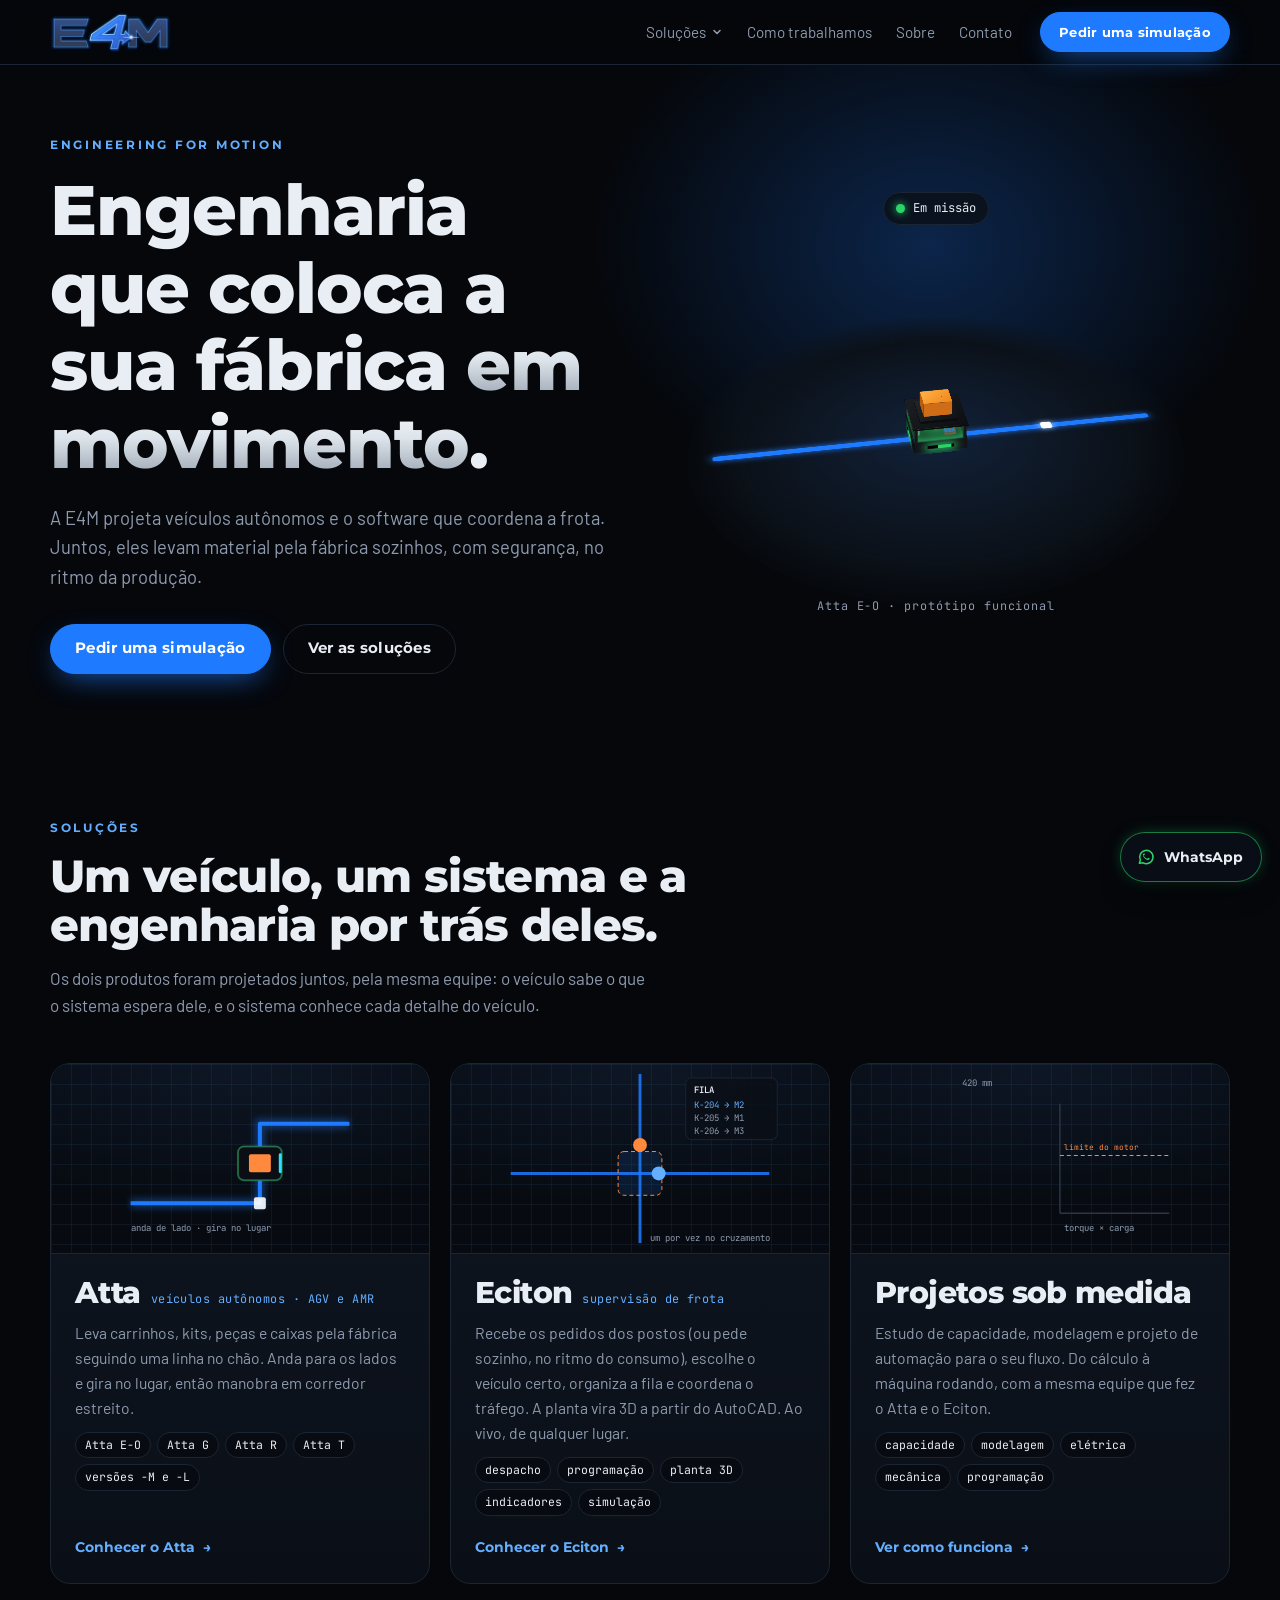
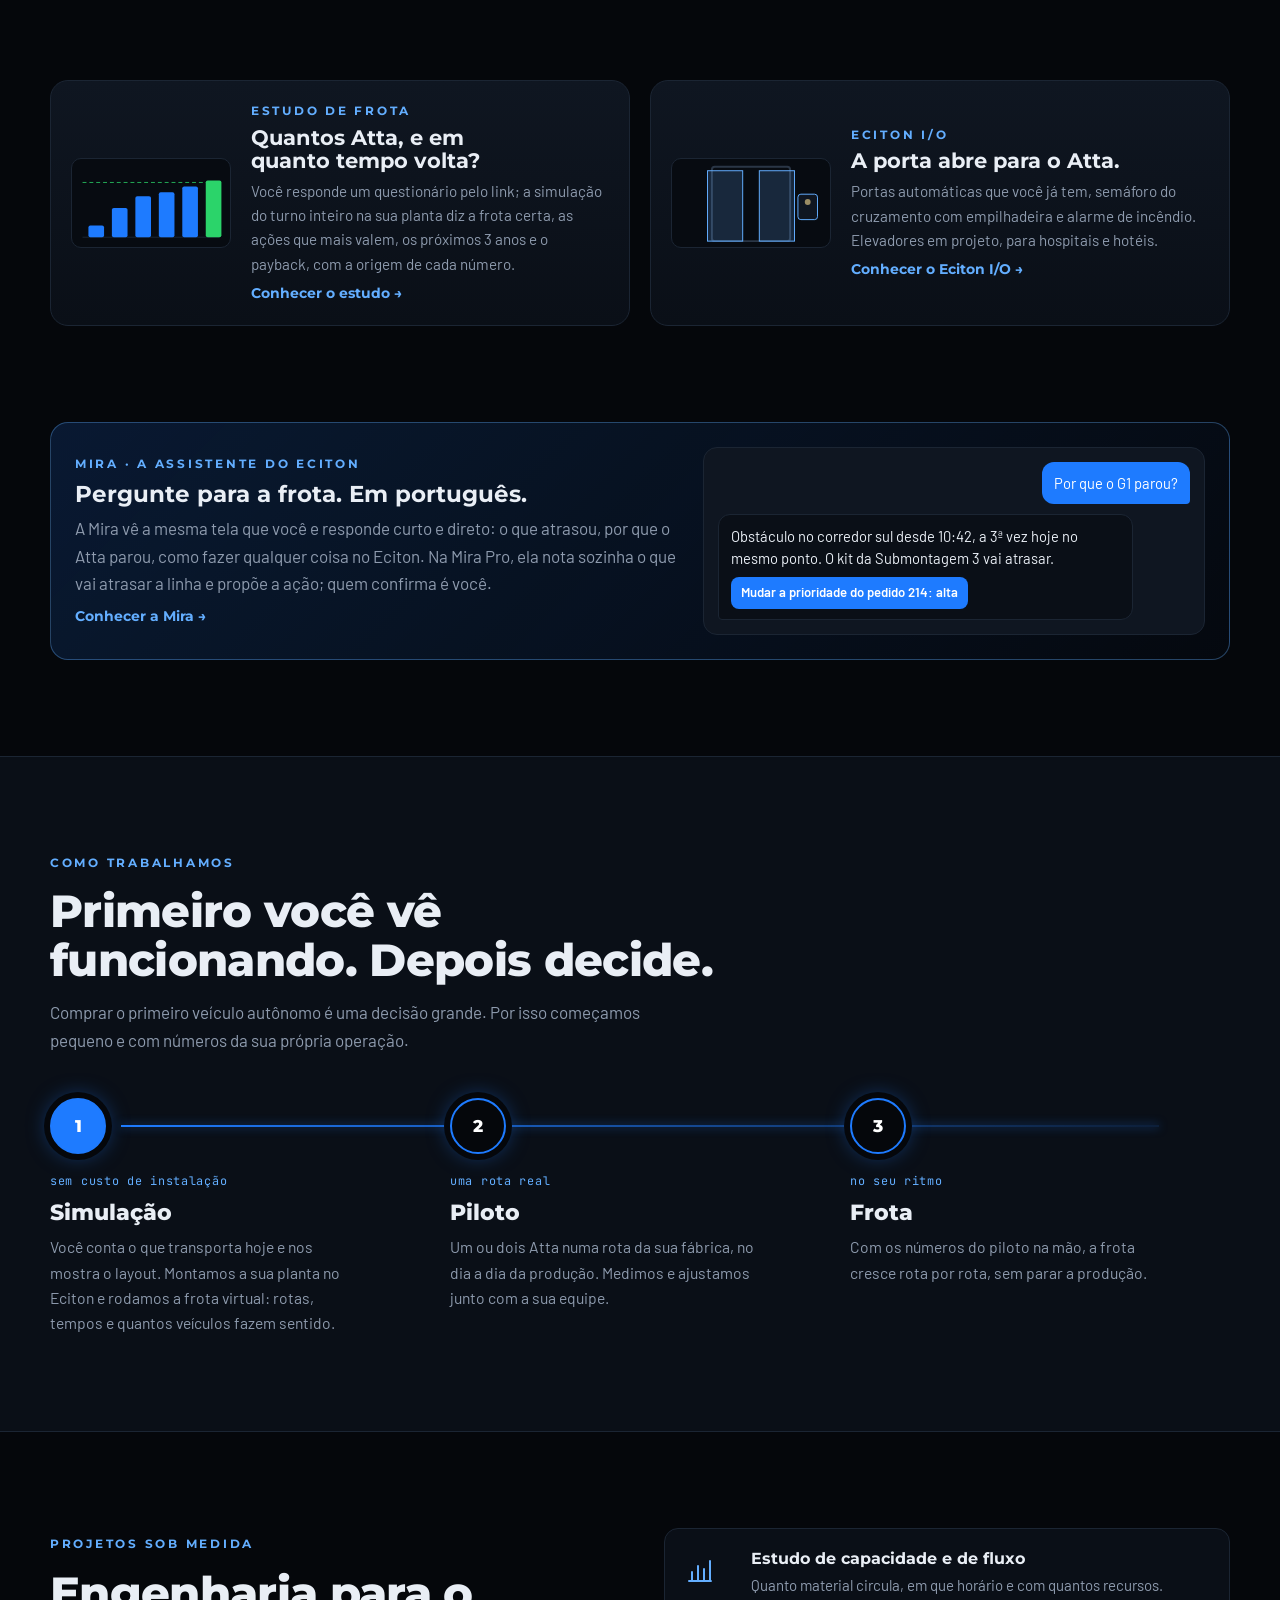
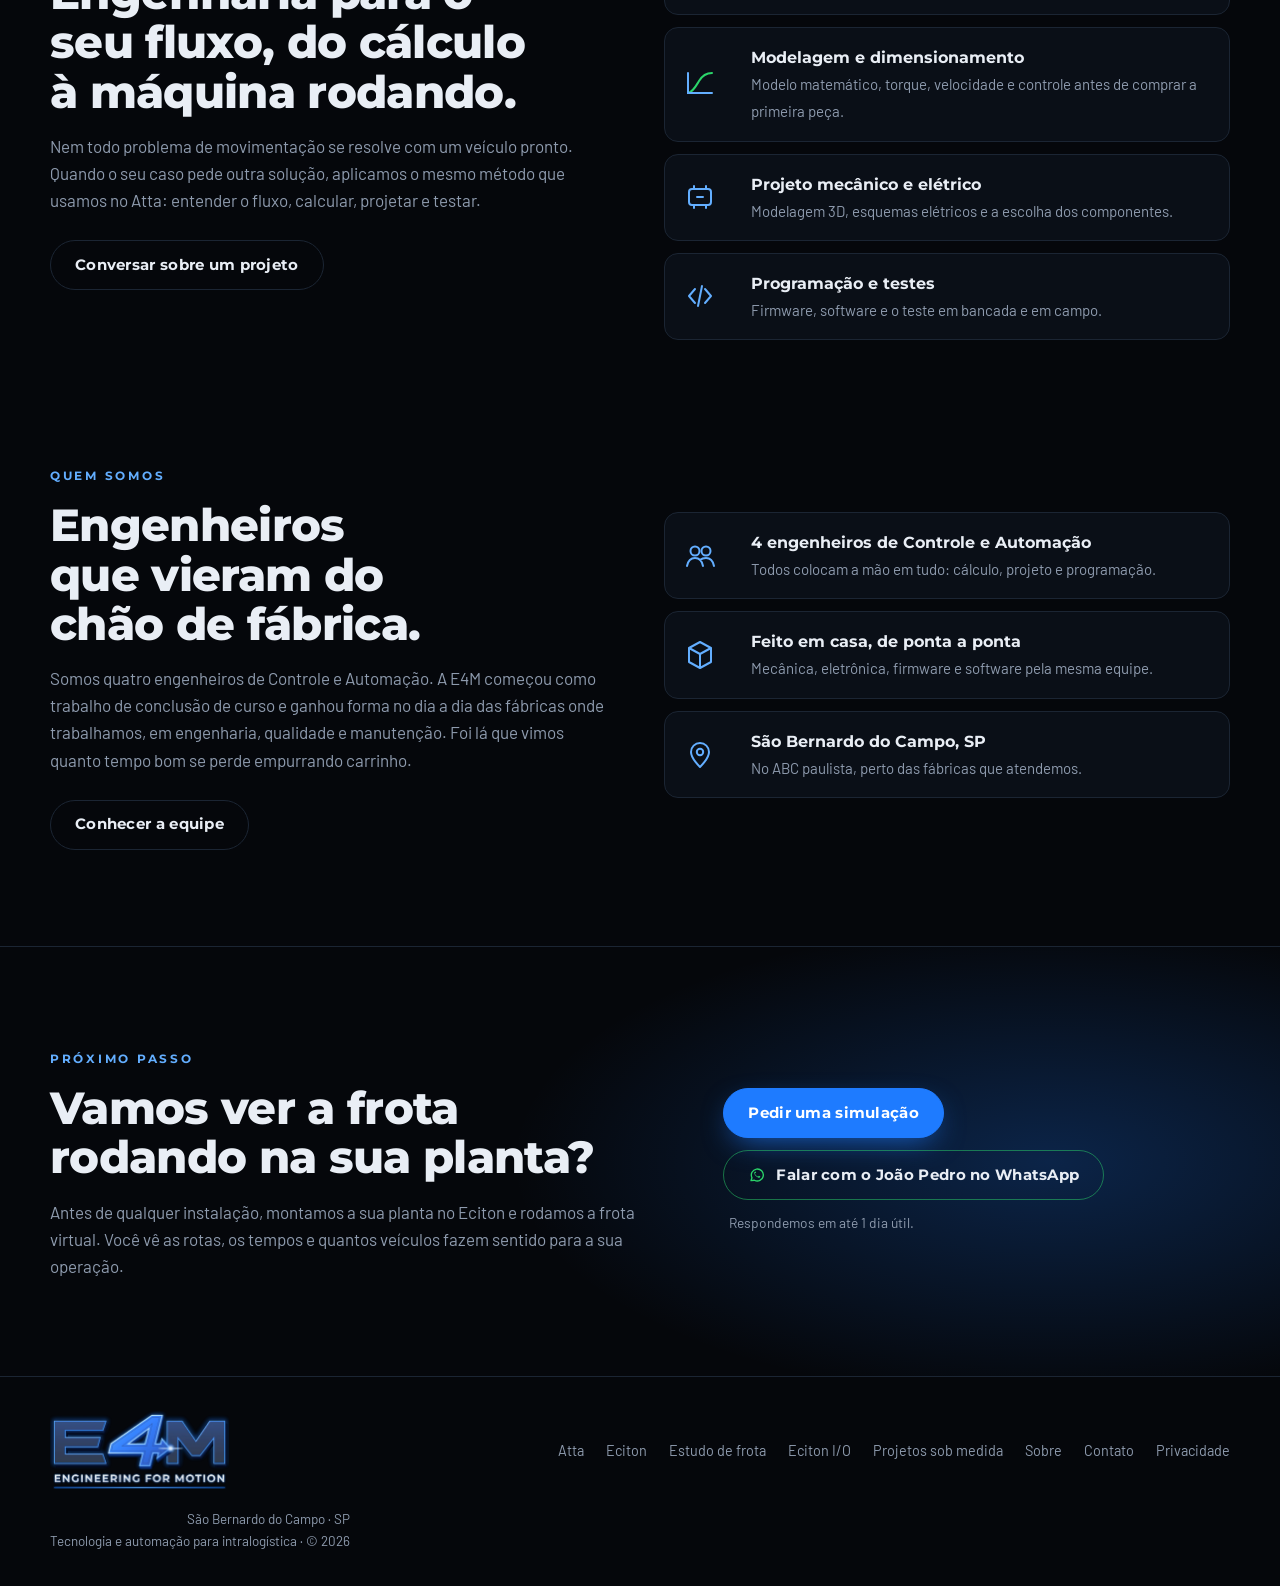
==== commit a835afb5: "Add files via upload" ====
--- a/index.html
+++ b/index.html
@@ -22,7 +22,7 @@
 <link rel="preconnect" href="https://fonts.googleapis.com">
 <link rel="preconnect" href="https://fonts.gstatic.com" crossorigin>
 <link rel="stylesheet" href="https://fonts.googleapis.com/css2?family=Montserrat:wght@500;600;700;800&family=Barlow:wght@400;500;600&family=JetBrains+Mono:wght@400;500&display=swap">
-<link rel="stylesheet" href="assets/estilo.css?v=202611100250">
+<link rel="stylesheet" href="assets/estilo.css?v=202611102223">
 </head>
 <body data-pagina="index">
 
@@ -171,7 +171,7 @@
                 <a class="tambem-card" href="estudo.html">
                     <svg viewBox="0 0 160 90" aria-hidden="true"><path d="M10 80 H150" stroke="#1B2533"/><path d="M10 24 H150" stroke="#2BD46A" stroke-dasharray="4 3" opacity=".8"/>
                         <g fill="#1E7BFF"><rect x="16" y="68" width="16" height="12" rx="2"/><rect x="40" y="50" width="16" height="30" rx="2"/><rect x="64" y="38" width="16" height="42" rx="2"/><rect x="88" y="34" width="16" height="46" rx="2"/><rect x="112" y="28" width="16" height="52" rx="2"/></g><rect x="136" y="22" width="16" height="58" rx="2" fill="#2BD46A"/></svg>
-                    <div><span class="olho">Estudo de frota</span><h3>Quantos Atta a sua operação precisa?</h3><p>A simulação do turno inteiro na sua planta diz a frota certa, onde o tráfego aperta e o que muda quando a produção cresce. Com relatório para a diretoria.</p><span class="ir">Conhecer o estudo</span></div>
+                    <div><span class="olho">Estudo de frota</span><h3>Quantos Atta, e em quanto tempo volta?</h3><p>Você responde um questionário pelo link; a simulação do turno inteiro na sua planta diz a frota certa, as ações que mais valem, os próximos 3 anos e o payback, com a origem de cada número.</p><span class="ir">Conhecer o estudo</span></div>
                 </a>
                 <a class="tambem-card" href="eciton-io.html">
                     <svg viewBox="0 0 160 90" aria-hidden="true"><rect x="40" y="8" width="80" height="76" rx="3" fill="none" stroke="#2A3646" stroke-width="2"/>
@@ -181,6 +181,23 @@
                     <div><span class="olho">Eciton I/O</span><h3>A porta abre para o Atta.</h3><p>Portas automáticas que você já tem, semáforo do cruzamento com empilhadeira e alarme de incêndio. Elevadores em projeto, para hospitais e hotéis.</p><span class="ir">Conhecer o Eciton I/O</span></div>
                 </a>
             </div>
+        </div>
+    </section>
+
+    <section class="secao faixa" id="mira-chamada" style="padding-top:0">
+        <div class="caixa">
+            <a class="mira-chamada" href="eciton.html#mira">
+                <div>
+                    <span class="olho">Mira · a assistente do Eciton</span>
+                    <h3>Pergunte para a frota. Em português.</h3>
+                    <p>A Mira vê a mesma tela que você e responde curto e direto: o que atrasou, por que o Atta parou, como fazer qualquer coisa no Eciton. Na Mira Pro, ela nota sozinha o que vai atrasar a linha e propõe a ação; quem confirma é você.</p>
+                    <span class="ir">Conhecer a Mira</span>
+                </div>
+                <div class="mira-chamada-chat" aria-hidden="true">
+                    <div class="md-msg eu">Por que o G1 parou?</div>
+                    <div class="md-msg ela">Obstáculo no corredor sul desde 10:42, a 3ª vez hoje no mesmo ponto. O kit da Submontagem 3 vai atrasar.<span class="md-acao">Mudar a prioridade do pedido 214: alta</span></div>
+                </div>
+            </a>
         </div>
     </section>
 
@@ -303,7 +320,7 @@
 
 <a class="zap-flutuante" href="https://wa.me/5511969095610?text=Ol%C3%A1%2C%20Jo%C3%A3o%20Pedro%21%20Vi%20o%20site%20da%20E4M%20e%20quero%20conversar%20sobre%20automa%C3%A7%C3%A3o%20da%20movimenta%C3%A7%C3%A3o%20de%20materiais." target="_blank" rel="noopener" aria-label="Falar no WhatsApp"><svg viewBox="0 0 24 24" aria-hidden="true"><path d="M4 19.5l1.3-3.9A8 8 0 1 1 8.6 19z" fill="none" stroke="currentColor" stroke-width="1.8" stroke-linejoin="round"/><path d="M9 9.5c.3 1.8 2.6 4.1 4.5 4.6l1.1-1.1 1.9.9c-.3 1.3-1.4 1.9-2.4 1.7-2.8-.6-5.2-3-5.8-5.8-.2-1 .4-2.1 1.7-2.4l.9 1.9z" fill="currentColor"/></svg><span>WhatsApp</span></a>
 
-<script src="assets/site.js?v=202611100250" defer></script>
+<script src="assets/site.js?v=202611102223" defer></script>
 
 </body>
 </html>
--- a/assets/estilo.css
+++ b/assets/estilo.css
@@ -1238,3 +1238,41 @@
 .estudo-busca .janela-barra span { white-space: nowrap; overflow: hidden; text-overflow: ellipsis; min-width: 0; }
 .estudo-busca .painel-hora { margin-left: auto; white-space: nowrap; font-family: var(--f-dado); font-size: .76rem; font-weight: 600; color: var(--azul-claro); }
 @media (max-width: 560px) { .estudo-busca .janela-barra span { display: none; } }
+
+/* 4.1: a Mira em três momentos (página do Eciton) */
+.md-abas { display: flex; flex-wrap: wrap; gap: 6px; }
+.md-abas button { border: 1px solid var(--linha); background: transparent; color: var(--texto-2); border-radius: 999px; padding: 5px 11px; font: inherit; font-size: .78rem; cursor: pointer; }
+.md-abas button[aria-selected="true"] { border-color: var(--azul-claro); color: #fff; background: rgba(30, 123, 255, .25); }
+.md-palco { min-height: 210px; display: grid; align-content: start; }
+.md-momento { display: none; gap: 10px; }
+.mira-anim[data-momento="1"] .md-momento[data-m="1"], .mira-anim[data-momento="2"] .md-momento[data-m="2"], .mira-anim[data-momento="3"] .md-momento[data-m="3"] { display: grid; }
+.md-momento > * { animation: md-entra .45s ease both; }
+.md-momento > *:nth-child(2) { animation-delay: 1.1s; }
+.md-momento[data-m="2"] .md-notou { animation: md-notou .6s ease both; }
+.md-botao { display: inline-block; margin-top: 8px; border: 1px solid var(--azul-claro); color: var(--azul-claro); border-radius: 8px; padding: 3px 10px; font-size: .8rem; font-weight: 600; }
+.md-confirma { display: flex; gap: 8px; }
+.md-confirma i { font-style: normal; border-radius: 8px; padding: 5px 12px; font-size: .82rem; font-weight: 600; border: 1px solid var(--linha); color: var(--texto-2); }
+.md-confirma i:first-child { background: var(--verde); color: #04110A; border-color: var(--verde); animation: md-aperta .4s ease 2.2s both; }
+.md-feito { justify-self: start; color: var(--verde); font-size: .86rem; font-family: var(--f-dado); animation-delay: 2.8s !important; }
+@keyframes md-entra { from { opacity: 0; transform: translateY(8px); } to { opacity: 1; transform: none; } }
+@keyframes md-notou { 0% { opacity: 0; transform: translateY(-10px) scale(.97); } 60% { opacity: 1; transform: none; box-shadow: 0 0 0 6px rgba(30, 123, 255, .25); } 100% { box-shadow: 0 0 0 0 rgba(30, 123, 255, 0); } }
+@keyframes md-aperta { 0% { transform: none; } 50% { transform: scale(.92); filter: brightness(1.2); } 100% { transform: none; } }
+@media (prefers-reduced-motion: reduce) { .md-momento > *, .md-confirma i:first-child { animation: none !important; } }
+
+/* 4.1: a chamada da Mira no início */
+.mira-chamada { display: grid; grid-template-columns: minmax(0, 1.2fr) minmax(0, 1fr); gap: 26px; align-items: center; border: 1px solid rgba(99, 174, 255, .35); border-radius: 18px; padding: 24px; background: linear-gradient(135deg, rgba(30, 123, 255, .16), rgba(30, 123, 255, .02)); text-decoration: none; transition: border-color .25s, transform .25s; }
+.mira-chamada:hover { border-color: rgba(99, 174, 255, .8); transform: translateY(-3px); }
+.mira-chamada > div:first-child { display: flex; flex-direction: column; gap: 8px; }
+.mira-chamada h3 { font-size: 1.45rem; }
+.mira-chamada p { color: var(--texto-2); }
+.mira-chamada .ir { font-family: var(--f-display); font-weight: 700; font-size: .9rem; color: var(--azul-claro); }
+.mira-chamada .ir::after { content: " →"; }
+.mira-chamada-chat { display: grid; gap: 10px; background: #0F1621; border: 1px solid var(--linha); border-radius: 14px; padding: 14px; }
+@media (max-width: 860px) { .mira-chamada { grid-template-columns: 1fr; } }
+
+/* 4.1: Monte o seu cenário */
+.cf-etapa { display: flex; align-items: center; gap: 10px; font-size: 1.05rem; margin-top: 4px; }
+.cf-etapa span { display: inline-grid; place-items: center; width: 26px; height: 26px; border-radius: 50%; background: var(--azul); color: #fff; font-size: .85rem; }
+.config-perguntas .nota { color: var(--texto-2); font-size: .85rem; }
+.cf-retorno { grid-column: 1 / -1; background: rgba(43, 212, 106, .08) !important; border-color: rgba(43, 212, 106, .45) !important; }
+.cf-retorno b { color: var(--verde); }
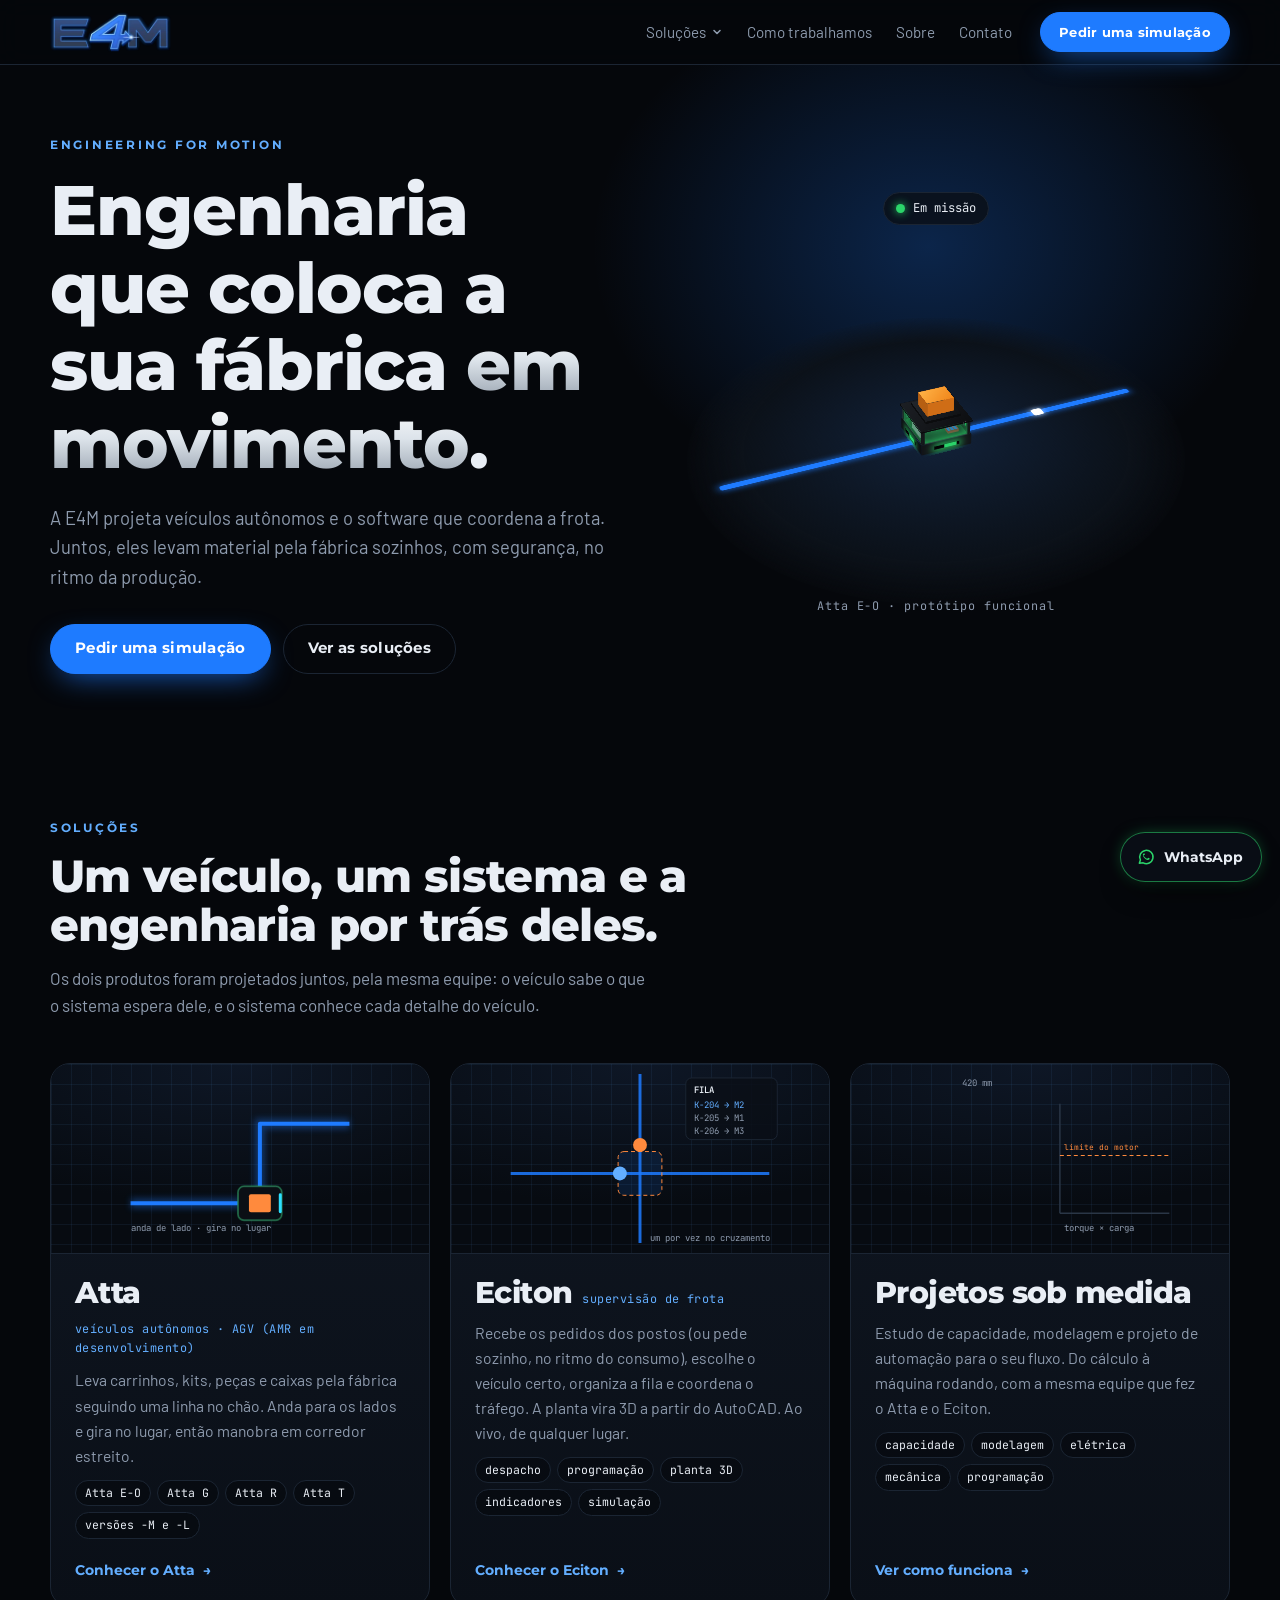
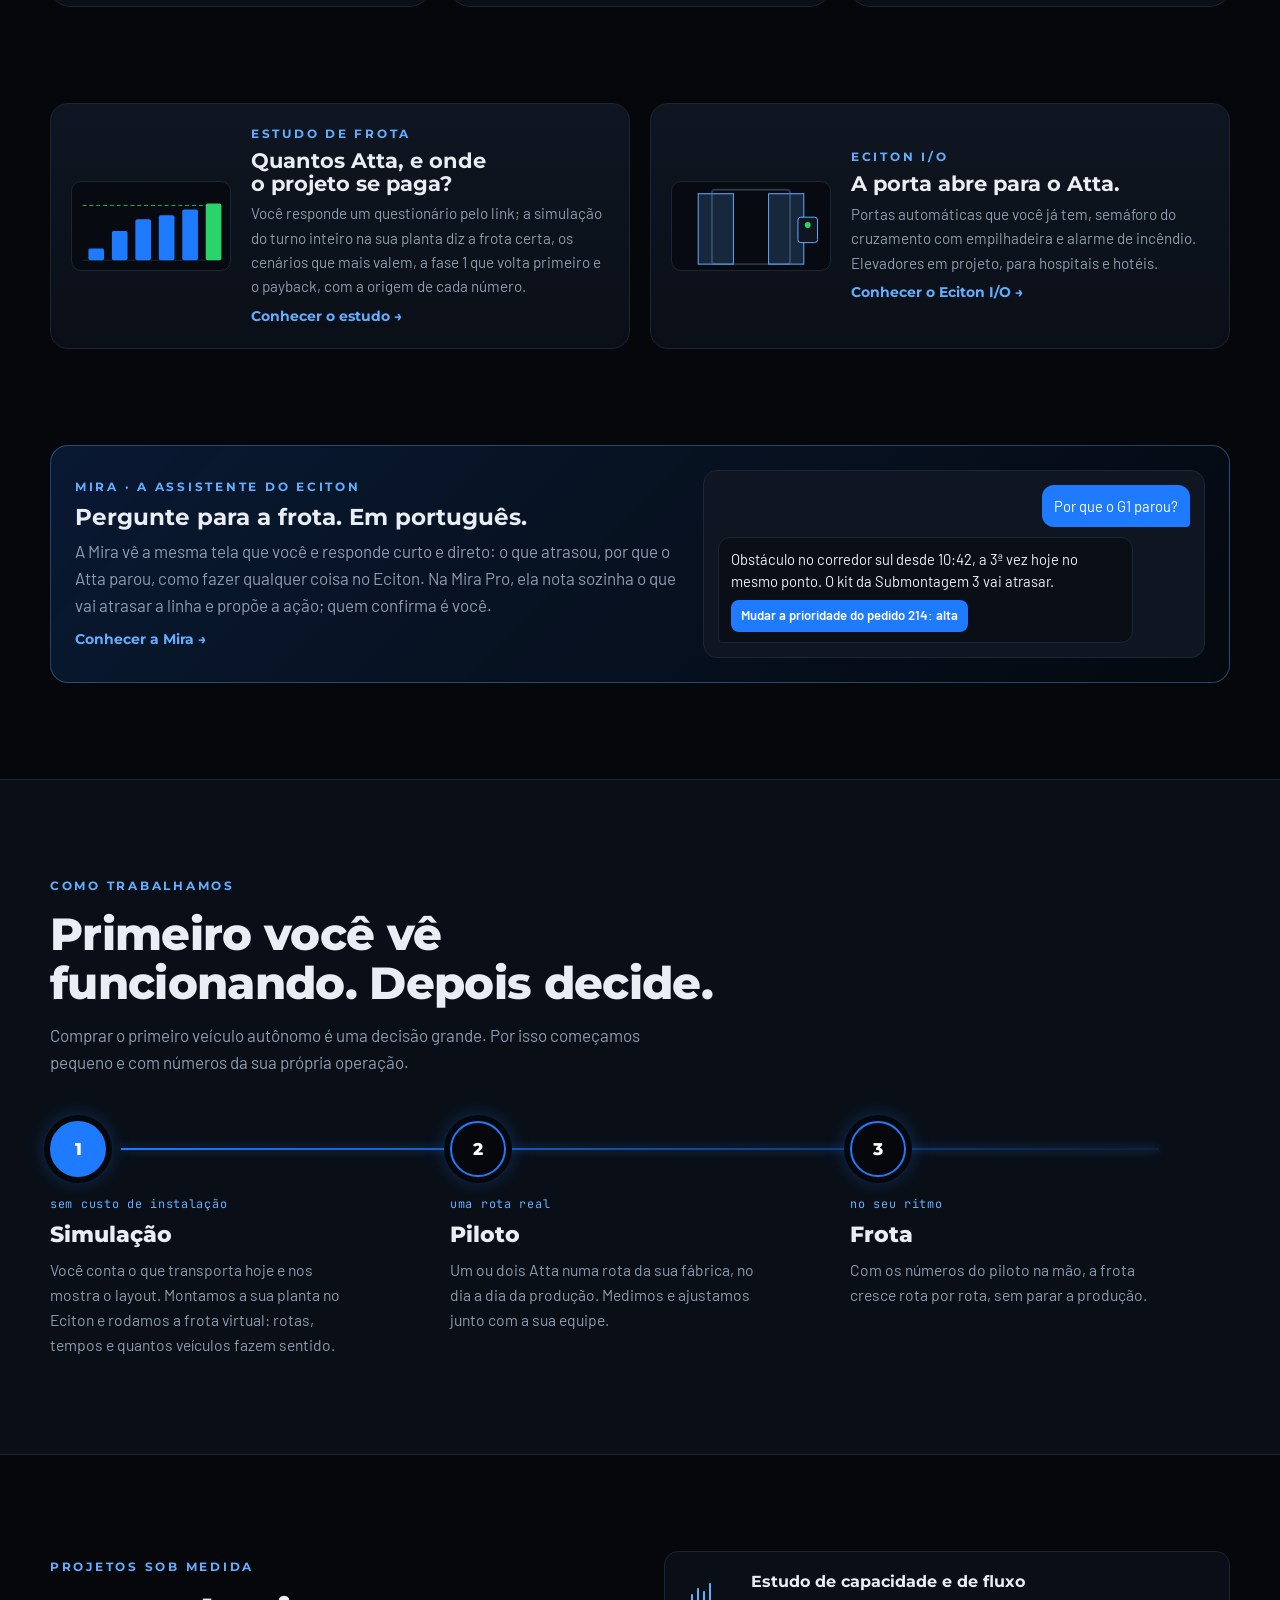
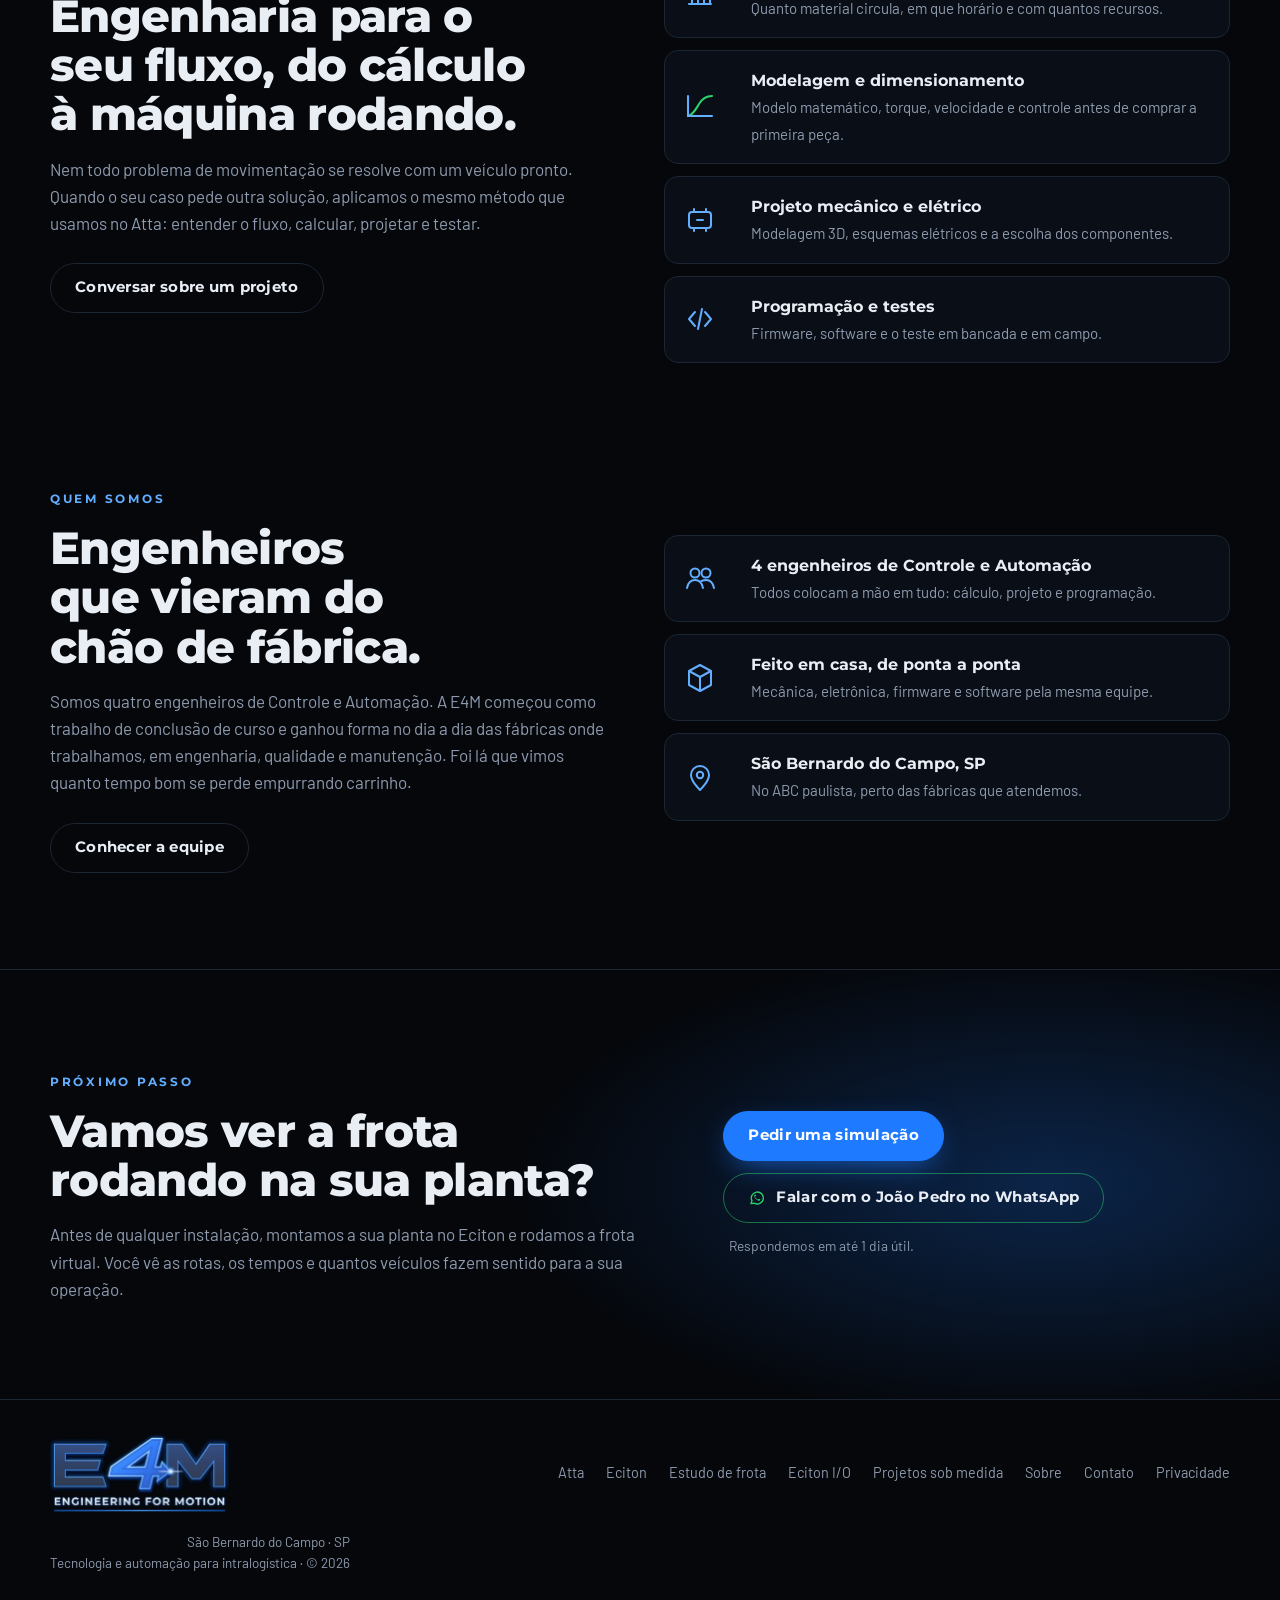
==== commit f2baff3c: "Add files via upload" ====
--- a/index.html
+++ b/index.html
@@ -22,7 +22,7 @@
 <link rel="preconnect" href="https://fonts.googleapis.com">
 <link rel="preconnect" href="https://fonts.gstatic.com" crossorigin>
 <link rel="stylesheet" href="https://fonts.googleapis.com/css2?family=Montserrat:wght@500;600;700;800&family=Barlow:wght@400;500;600&family=JetBrains+Mono:wght@400;500&display=swap">
-<link rel="stylesheet" href="assets/estilo.css?v=202611102223">
+<link rel="stylesheet" href="assets/estilo.css?v=202611112100">
 </head>
 <body data-pagina="index">
 
@@ -33,7 +33,7 @@
             <div class="menu-grupo">
                 <button type="button" class="menu-abre" aria-expanded="false" aria-controls="subSolucoes">Soluções<svg viewBox="0 0 12 12" aria-hidden="true"><path d="M3 4.5l3 3 3-3" fill="none" stroke="currentColor" stroke-width="1.6" stroke-linecap="round" stroke-linejoin="round"/></svg></button>
                 <div class="submenu" id="subSolucoes">
-                    <a href="atta.html" data-pag="atta"><b>Atta</b><span>Veículos autônomos · AGV e AMR</span></a>
+                    <a href="atta.html" data-pag="atta"><b>Atta</b><span>Veículos autônomos · AGV</span></a>
                     <a href="eciton.html" data-pag="eciton"><b>Eciton</b><span>Supervisão de frota</span></a>
                     <a href="estudo.html" data-pag="estudo"><b>Estudo de frota</b><span>Quantos Atta a operação precisa</span></a>
                     <a href="eciton-io.html" data-pag="eciton-io"><b>Eciton I/O</b><span>Portas, semáforos e alarme</span></a>
@@ -97,7 +97,7 @@
                         </svg>
                     </div>
                     <div class="sol-corpo">
-                        <div class="sol-nome"><h3>Atta</h3><span>veículos autônomos · AGV e AMR</span></div>
+                        <div class="sol-nome"><h3>Atta</h3><span>veículos autônomos · AGV (AMR em desenvolvimento)</span></div>
                         <p>Leva carrinhos, kits, peças e caixas pela fábrica seguindo uma linha no chão. Anda para os lados e gira no lugar, então manobra em corredor estreito.</p>
                         <div class="chips"><i>Atta E-O</i><i>Atta G</i><i>Atta R</i><i>Atta T</i><i>versões -M e -L</i></div>
                         <span class="ir">Conhecer o Atta</span>
@@ -171,7 +171,7 @@
                 <a class="tambem-card" href="estudo.html">
                     <svg viewBox="0 0 160 90" aria-hidden="true"><path d="M10 80 H150" stroke="#1B2533"/><path d="M10 24 H150" stroke="#2BD46A" stroke-dasharray="4 3" opacity=".8"/>
                         <g fill="#1E7BFF"><rect x="16" y="68" width="16" height="12" rx="2"/><rect x="40" y="50" width="16" height="30" rx="2"/><rect x="64" y="38" width="16" height="42" rx="2"/><rect x="88" y="34" width="16" height="46" rx="2"/><rect x="112" y="28" width="16" height="52" rx="2"/></g><rect x="136" y="22" width="16" height="58" rx="2" fill="#2BD46A"/></svg>
-                    <div><span class="olho">Estudo de frota</span><h3>Quantos Atta, e em quanto tempo volta?</h3><p>Você responde um questionário pelo link; a simulação do turno inteiro na sua planta diz a frota certa, as ações que mais valem, os próximos 3 anos e o payback, com a origem de cada número.</p><span class="ir">Conhecer o estudo</span></div>
+                    <div><span class="olho">Estudo de frota</span><h3>Quantos Atta, e onde o projeto se paga?</h3><p>Você responde um questionário pelo link; a simulação do turno inteiro na sua planta diz a frota certa, os cenários que mais valem, a fase 1 que volta primeiro e o payback, com a origem de cada número.</p><span class="ir">Conhecer o estudo</span></div>
                 </a>
                 <a class="tambem-card" href="eciton-io.html">
                     <svg viewBox="0 0 160 90" aria-hidden="true"><rect x="40" y="8" width="80" height="76" rx="3" fill="none" stroke="#2A3646" stroke-width="2"/>
@@ -320,7 +320,7 @@
 
 <a class="zap-flutuante" href="https://wa.me/5511969095610?text=Ol%C3%A1%2C%20Jo%C3%A3o%20Pedro%21%20Vi%20o%20site%20da%20E4M%20e%20quero%20conversar%20sobre%20automa%C3%A7%C3%A3o%20da%20movimenta%C3%A7%C3%A3o%20de%20materiais." target="_blank" rel="noopener" aria-label="Falar no WhatsApp"><svg viewBox="0 0 24 24" aria-hidden="true"><path d="M4 19.5l1.3-3.9A8 8 0 1 1 8.6 19z" fill="none" stroke="currentColor" stroke-width="1.8" stroke-linejoin="round"/><path d="M9 9.5c.3 1.8 2.6 4.1 4.5 4.6l1.1-1.1 1.9.9c-.3 1.3-1.4 1.9-2.4 1.7-2.8-.6-5.2-3-5.8-5.8-.2-1 .4-2.1 1.7-2.4l.9 1.9z" fill="currentColor"/></svg><span>WhatsApp</span></a>
 
-<script src="assets/site.js?v=202611102223" defer></script>
+<script src="assets/site.js?v=202611112100" defer></script>
 
 </body>
 </html>
--- a/assets/estilo.css
+++ b/assets/estilo.css
@@ -1276,3 +1276,139 @@
 .config-perguntas .nota { color: var(--texto-2); font-size: .85rem; }
 .cf-retorno { grid-column: 1 / -1; background: rgba(43, 212, 106, .08) !important; border-color: rgba(43, 212, 106, .45) !important; }
 .cf-retorno b { color: var(--verde); }
+
+/* ===== v4.2: Estudo de frota · do questionário ao relatório (animação) ===== */
+.estudo-anim { margin: 0; border: 1px solid var(--linha); border-radius: 18px; background: linear-gradient(180deg, var(--painel), var(--fundo-2)); overflow: hidden; box-shadow: 0 40px 80px -50px rgba(30, 123, 255, .7); display: flex; flex-direction: column; min-width: 0; }
+.estudo-anim .janela-barra span { white-space: nowrap; overflow: hidden; text-overflow: ellipsis; min-width: 0; }
+.estudo-anim .painel-hora { margin-left: auto; white-space: nowrap; font-family: var(--f-dado); font-size: .76rem; font-weight: 600; color: var(--azul-claro); }
+.estudo-anim figcaption { padding: 4px 16px 14px; color: var(--texto-2); font-size: .8rem; }
+.ea-palco { position: relative; height: 268px; margin: 14px 16px 12px; }
+.ea-etapa { position: absolute; inset: 0; opacity: 0; visibility: hidden; transition: opacity .45s, visibility .45s; }
+.estudo-anim[data-etapa="0"] .ea-etapa[data-e="0"], .estudo-anim[data-etapa="1"] .ea-etapa[data-e="1"],
+.estudo-anim[data-etapa="2"] .ea-etapa[data-e="2"], .estudo-anim[data-etapa="3"] .ea-etapa[data-e="3"] { opacity: 1; visibility: visible; }
+.ea-passos { grid-template-columns: repeat(4, minmax(0, 1fr)); margin: 0 16px 8px; }
+.ea-passos button.ativo i { animation: ea-barra var(--dur, 5s) linear forwards; }
+@keyframes ea-barra { from { width: 0; } to { width: 100%; } }
+/* 1 · questionário */
+.ea-form { list-style: none; margin: 0; padding: 0; display: flex; flex-direction: column; gap: 7px; }
+.ea-form li { display: grid; grid-template-columns: auto minmax(0, 1fr) auto; align-items: center; gap: 10px; padding: 8px 12px; border: 1px solid var(--linha); border-radius: 10px; background: var(--fundo); font-size: .86rem; color: var(--texto-2);
+    opacity: 0; transform: translateY(6px); transition: opacity .35s, transform .35s; }
+.ea-form li b { color: var(--texto); font: 500 .8rem var(--f-dado); text-align: right; }
+.ea-form li b.nao-sei { color: var(--laranja); }
+.ea-form li::before { content: "✓"; color: var(--verde); font-weight: 700; }
+.estudo-anim[data-etapa="0"] .ea-form li { opacity: 1; transform: none; }
+.ea-form li:nth-child(1) { transition-delay: .1s; } .ea-form li:nth-child(2) { transition-delay: .55s; } .ea-form li:nth-child(3) { transition-delay: 1s; }
+.ea-form li:nth-child(4) { transition-delay: 1.45s; } .ea-form li:nth-child(5) { transition-delay: 1.9s; } .ea-form li:nth-child(6) { transition-delay: 2.5s; }
+/* 2 · planta e 3 · simulação */
+.ea-planta-caixa { display: flex; flex-direction: column; gap: 8px; }
+.ea-planta { width: 100%; height: 220px; display: block; }
+.ea-anel { fill: none; stroke: var(--azul); stroke-width: 3; stroke-dasharray: 700; stroke-dashoffset: 700; transition: stroke-dashoffset 1.6s ease .3s; }
+.ea-ramais path { fill: none; stroke: var(--azul-claro); stroke-width: 2; stroke-dasharray: 30; stroke-dashoffset: 30; transition: stroke-dashoffset .5s ease 1.8s; }
+.ea-pontos circle { fill: var(--texto); opacity: 0; transition: opacity .3s; }
+.ea-pontos .ea-berco { fill: var(--roxo); opacity: 0; transition: opacity .3s 2.4s; }
+.ea-rotulos text { fill: var(--texto-2); font: 500 9px var(--f-dado); text-anchor: middle; opacity: 0; transition: opacity .4s 2.6s; }
+.estudo-anim[data-etapa="1"] .ea-anel, .ea-anel.fixo { stroke-dashoffset: 0; }
+.estudo-anim[data-etapa="1"] .ea-ramais path, .ea-ramais.fixo path { stroke-dashoffset: 0; }
+.estudo-anim[data-etapa="1"] .ea-pontos circle, .estudo-anim[data-etapa="1"] .ea-pontos .ea-berco, .estudo-anim[data-etapa="1"] .ea-rotulos text { opacity: 1; }
+.ea-legenda { margin: 0; color: var(--texto-2); font-size: .82rem; }
+.ea-zona { fill: rgba(255, 138, 61, .12); stroke: var(--laranja); stroke-dasharray: 3 3; }
+.ea-atta { fill: var(--verde); stroke: #052; stroke-width: 1; }
+.ea-atta.t { fill: var(--ciano); }
+.ea-contadores { display: flex; gap: 16px; flex-wrap: wrap; font-size: .8rem; color: var(--texto-2); }
+.ea-contadores b { font: 600 .82rem var(--f-dado); color: var(--texto); }
+/* 4 · relatório */
+.ea-rel { display: grid; grid-template-columns: 1fr 1fr; gap: 10px; height: 100%; align-content: start; }
+.ea-rel > div { border: 1px solid var(--linha); border-radius: 12px; background: var(--fundo); padding: 12px 14px; display: flex; flex-direction: column; gap: 4px; opacity: 0; transform: translateY(8px); transition: opacity .4s, transform .4s; }
+.ea-rel span { color: var(--texto-2); font-size: .78rem; }
+.ea-rel b { font-family: var(--f-display); font-size: 1.05rem; }
+.ea-rel small { color: var(--texto-2); font-size: .78rem; }
+.ea-rel-pb { border-color: rgba(43, 212, 106, .55) !important; background: rgba(43, 212, 106, .07) !important; }
+.ea-rel-pb b { color: #5BE38E; font-size: 1.5rem; }
+.ea-rel-curva { grid-column: 1 / -1; flex-direction: row !important; align-items: flex-end; gap: 8px !important; height: 104px; position: relative; padding-bottom: 26px !important; }
+.ea-rel-curva i { flex: 1; height: 0; border-radius: 5px 5px 0 0; background: linear-gradient(180deg, var(--azul-claro), var(--azul)); transition: height .7s cubic-bezier(.2, .8, .2, 1) .8s; }
+.ea-rel-curva span { position: absolute; left: 14px; bottom: 6px; }
+.estudo-anim[data-etapa="3"] .ea-rel > div { opacity: 1; transform: none; }
+.estudo-anim[data-etapa="3"] .ea-rel-pb { transition-delay: .35s; }
+.estudo-anim[data-etapa="3"] .ea-rel-curva i { height: var(--h); }
+@media (max-width: 560px) {
+    .estudo-anim .janela-barra span { display: none; }
+    .ea-palco { height: 390px; }
+    .ea-form li { font-size: .8rem; padding: 7px 10px; }
+    .ea-form li b { font-size: .74rem; }
+    .ea-passos button span { font-size: .72rem; }
+    .ea-rel { grid-template-columns: 1fr; }
+    .ea-rel-curva { height: 80px; }
+}
+@media (prefers-reduced-motion: reduce) {
+    .ea-etapa, .ea-form li, .ea-anel, .ea-ramais path, .ea-pontos circle, .ea-rotulos text, .ea-rel > div, .ea-rel-curva i { transition: none !important; }
+    .ea-passos button.ativo i { animation: none; width: 100%; }
+}
+
+/* ===== v4.2: Eciton · Controle de Tráfego (animação) ===== */
+.ct-cena { display: flex; flex-direction: column; gap: 12px; }
+.ct-palco { border: 1px solid var(--linha); border-radius: 18px; overflow: hidden; background: radial-gradient(120% 90% at 50% 30%, #0E1726 0%, #070B11 70%); }
+.ct-palco svg { display: block; width: 100%; height: auto; max-height: 420px; }
+.ct-corredores rect, .ct-corredores path { fill: none; stroke: #2A3A50; stroke-width: 14; stroke-linecap: round; stroke-linejoin: round; }
+#ctFechados line { stroke: var(--vermelho); stroke-width: 6; stroke-linecap: round; stroke-dasharray: 10 8; }
+#ctFechados text { fill: var(--vermelho); font: 600 15px var(--f-texto); }
+.ct-rota { fill: none; stroke: var(--azul-claro); stroke-width: 3; stroke-dasharray: 6 6; opacity: .9; }
+.ct-zona { fill: rgba(255, 138, 61, .08); stroke: var(--laranja); stroke-width: 1.5; stroke-dasharray: 4 4; transition: fill .2s; }
+.ct-zona.ocupada { fill: rgba(30, 123, 255, .28); stroke: var(--azul-claro); }
+.ct-caixa rect { fill: #3A2A14; stroke: var(--laranja); stroke-width: 2; }
+.ct-caixa path { stroke: var(--laranja); stroke-width: 1.5; }
+.ct-atta rect { fill: var(--verde); stroke: #04210F; stroke-width: 1.5; }
+.ct-atta.b rect { fill: var(--ciano); }
+.ct-atta .frente { fill: none; stroke: #04210F; stroke-width: 2; }
+.ct-atta text { fill: #04210F; font: 700 10px var(--f-dado); text-anchor: middle; }
+.ct-atta .halo { fill: none; stroke: transparent; stroke-width: 3; }
+.ct-atta.espera .halo { stroke: var(--laranja); }
+.ct-atta.parado .halo { stroke: var(--vermelho); }
+.ct-atta.sem-bateria .halo { stroke: var(--vermelho); stroke-dasharray: 4 3; }
+.ct-bat rect { fill: #2A0E12; stroke: var(--vermelho); }
+.ct-bat text { fill: var(--vermelho); font: 700 11px var(--f-dado); text-anchor: middle; }
+.ct-legenda { margin: 0; padding: 10px 16px 14px; min-height: 2.6em; color: var(--texto); font-size: .95rem; border-top: 1px solid var(--linha); }
+.ct-caps { grid-template-columns: repeat(4, minmax(0, 1fr)); }
+.ct-caps button i, .bt-caps button i { transition: none; }
+
+/* ===== v4.2: Eciton · Baterias (animação) ===== */
+.bt-grade { display: grid; grid-template-columns: minmax(0, 1fr) minmax(0, 1.05fr); gap: 48px; align-items: center; }
+.bt-anim { margin: 0; border: 1px solid var(--linha); border-radius: 18px; background: linear-gradient(180deg, var(--painel), var(--fundo-2)); overflow: hidden; box-shadow: 0 40px 80px -50px rgba(165, 123, 255, .6); display: flex; flex-direction: column; min-width: 0; }
+.bt-anim .janela-barra span { white-space: nowrap; overflow: hidden; text-overflow: ellipsis; min-width: 0; }
+.bt-anim .painel-hora { margin-left: auto; font-family: var(--f-dado); font-size: .8rem; font-weight: 600; color: var(--azul-claro); }
+.bt-anim figcaption { padding: 4px 16px 14px; color: var(--texto-2); font-size: .8rem; }
+.bt-corpo { padding: 16px; display: flex; flex-direction: column; gap: 12px; }
+.bt-cartoes { display: grid; grid-template-columns: repeat(3, minmax(0, 1fr)); gap: 8px; }
+.bt-c { border: 1px solid var(--linha); border-radius: 12px; background: var(--fundo); padding: 10px 12px; display: flex; flex-direction: column; gap: 5px; transition: border-color .3s; }
+.bt-c-topo { display: flex; justify-content: space-between; align-items: center; gap: 6px; }
+.bt-c-topo b { font-size: .82rem; }
+.bt-c-topo em { font-style: normal; font-size: .64rem; color: var(--texto-2); border: 1px solid var(--linha); border-radius: 999px; padding: 1px 6px; }
+.bt-pct { font: 600 1.35rem var(--f-display); }
+.bt-barra { height: 8px; border-radius: 999px; background: var(--linha); overflow: hidden; }
+.bt-barra i { display: block; height: 100%; width: 50%; border-radius: inherit; background: var(--verde); transition: width .25s linear, background-color .3s; }
+.bt-estado { font-size: .76rem; color: var(--texto-2); min-height: 2.3em; }
+.bt-c.baixa { border-color: rgba(255, 138, 61, .6); }
+.bt-c.baixa .bt-barra i { background: var(--laranja); }
+.bt-c.critica { border-color: rgba(255, 77, 94, .7); }
+.bt-c.critica .bt-barra i { background: var(--vermelho); }
+.bt-c.carregando { border-color: rgba(44, 224, 255, .6); }
+.bt-c.carregando .bt-barra i { background: var(--ciano); }
+.bt-meio { display: grid; grid-template-columns: 1fr 1fr; gap: 8px; }
+.bt-caixa { border: 1px solid var(--linha); border-radius: 10px; padding: 8px 12px; display: flex; flex-direction: column; gap: 2px; }
+.bt-caixa span { font-size: .72rem; color: var(--texto-2); }
+.bt-caixa b { font: 500 .84rem var(--f-dado); }
+.bt-linha { position: relative; height: 40px; border-radius: 8px; background: var(--fundo); border: 1px solid var(--linha); }
+.bt-ponta { position: absolute; top: 0; bottom: 14px; background: rgba(255, 138, 61, .14); border-inline: 1px dashed var(--laranja); }
+.bt-ponta span { position: absolute; top: 2px; left: 6px; font: 600 .66rem var(--f-texto); color: var(--laranja); }
+.bt-anim.na-ponta .bt-ponta { background: rgba(255, 138, 61, .28); }
+#batCursor { position: absolute; top: 0; bottom: 14px; width: 2px; background: var(--azul-claro); box-shadow: 0 0 8px var(--azul); }
+.bt-horas { position: absolute; left: 0; right: 0; bottom: 1px; display: flex; justify-content: space-between; padding: 0 4px; font: 500 .62rem var(--f-dado); color: var(--texto-2); }
+.bt-alerta { margin: 0; min-height: 1.4em; font-size: .86rem; color: var(--azul-claro); }
+.bt-alerta.vermelho { color: var(--vermelho); }
+@media (max-width: 980px) { .bt-grade { grid-template-columns: 1fr; } }
+@media (max-width: 640px) {
+    .ct-caps { grid-template-columns: repeat(2, minmax(0, 1fr)); }
+    .bt-cartoes { grid-template-columns: 1fr; }
+    .bt-c { flex-direction: row; flex-wrap: wrap; align-items: center; gap: 4px 10px; }
+    .bt-c .bt-barra { flex-basis: 100%; }
+    .bt-anim .janela-barra span { display: none; }
+}
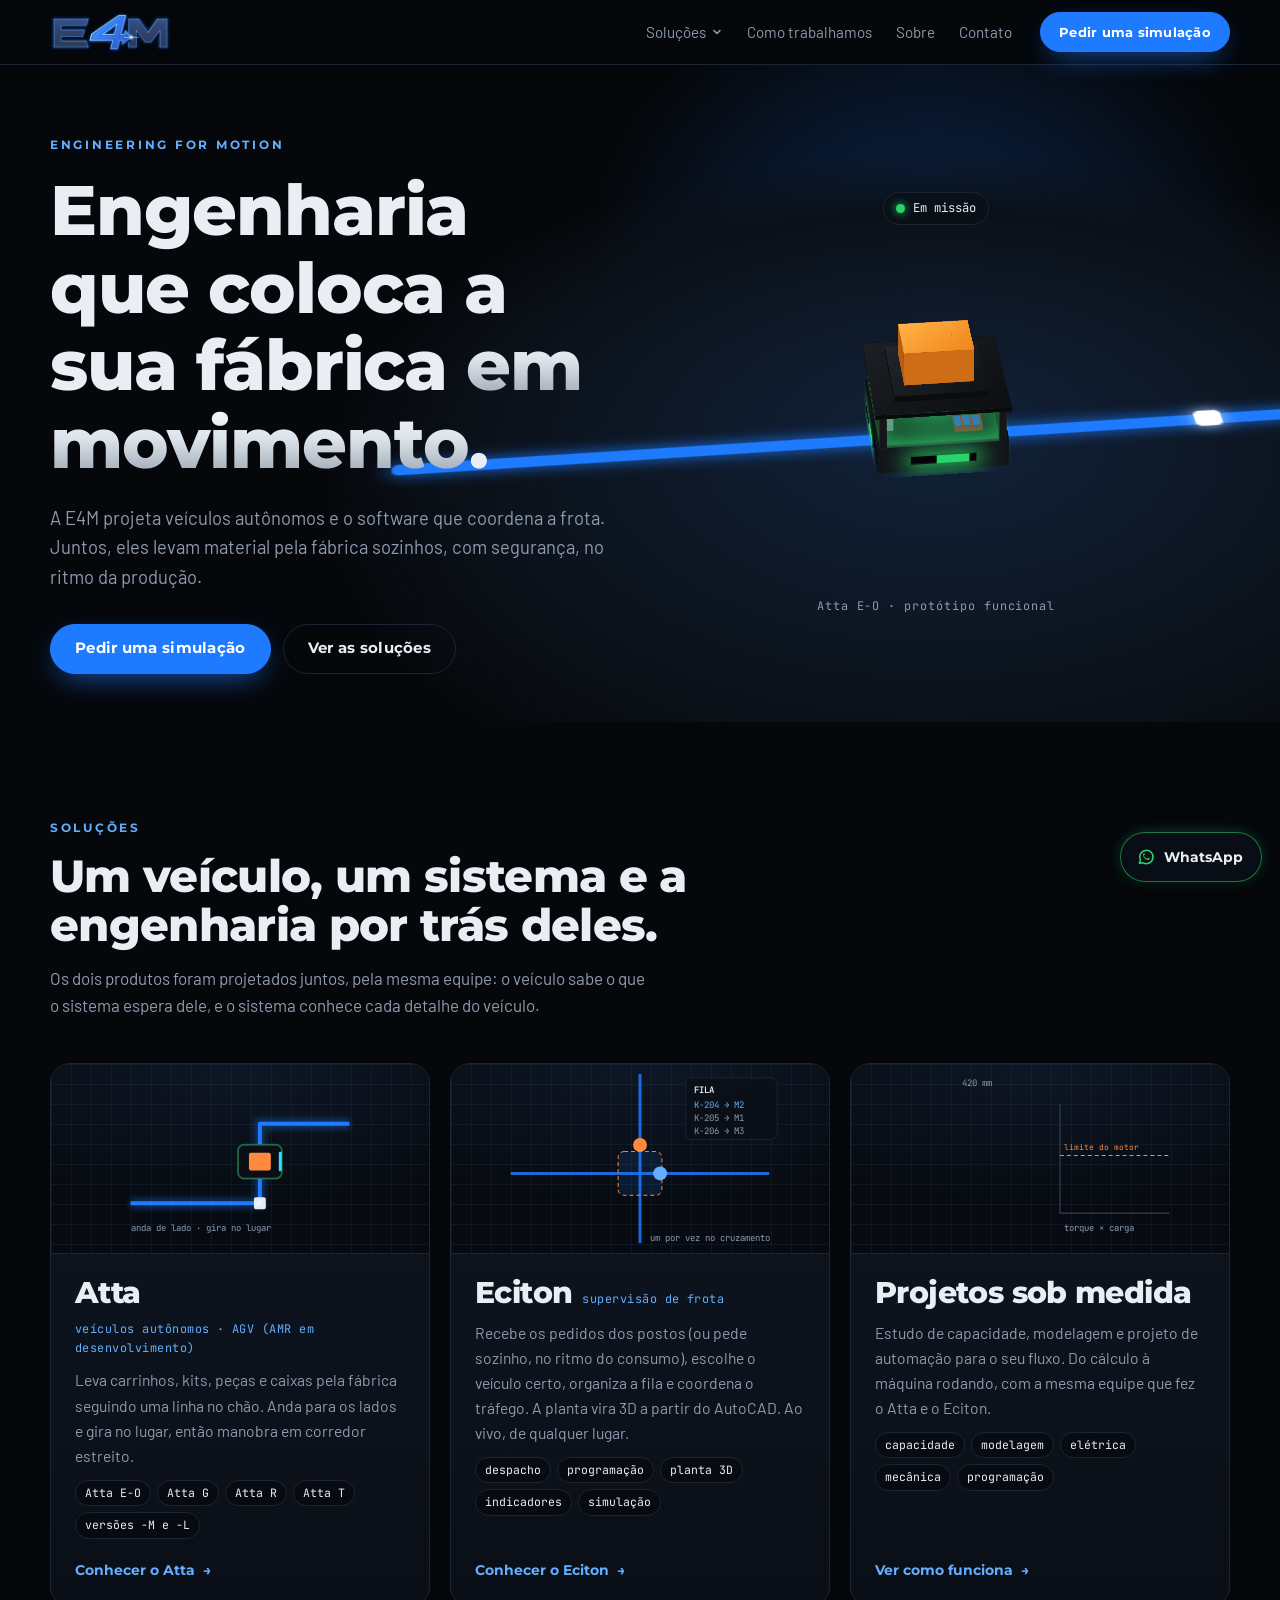
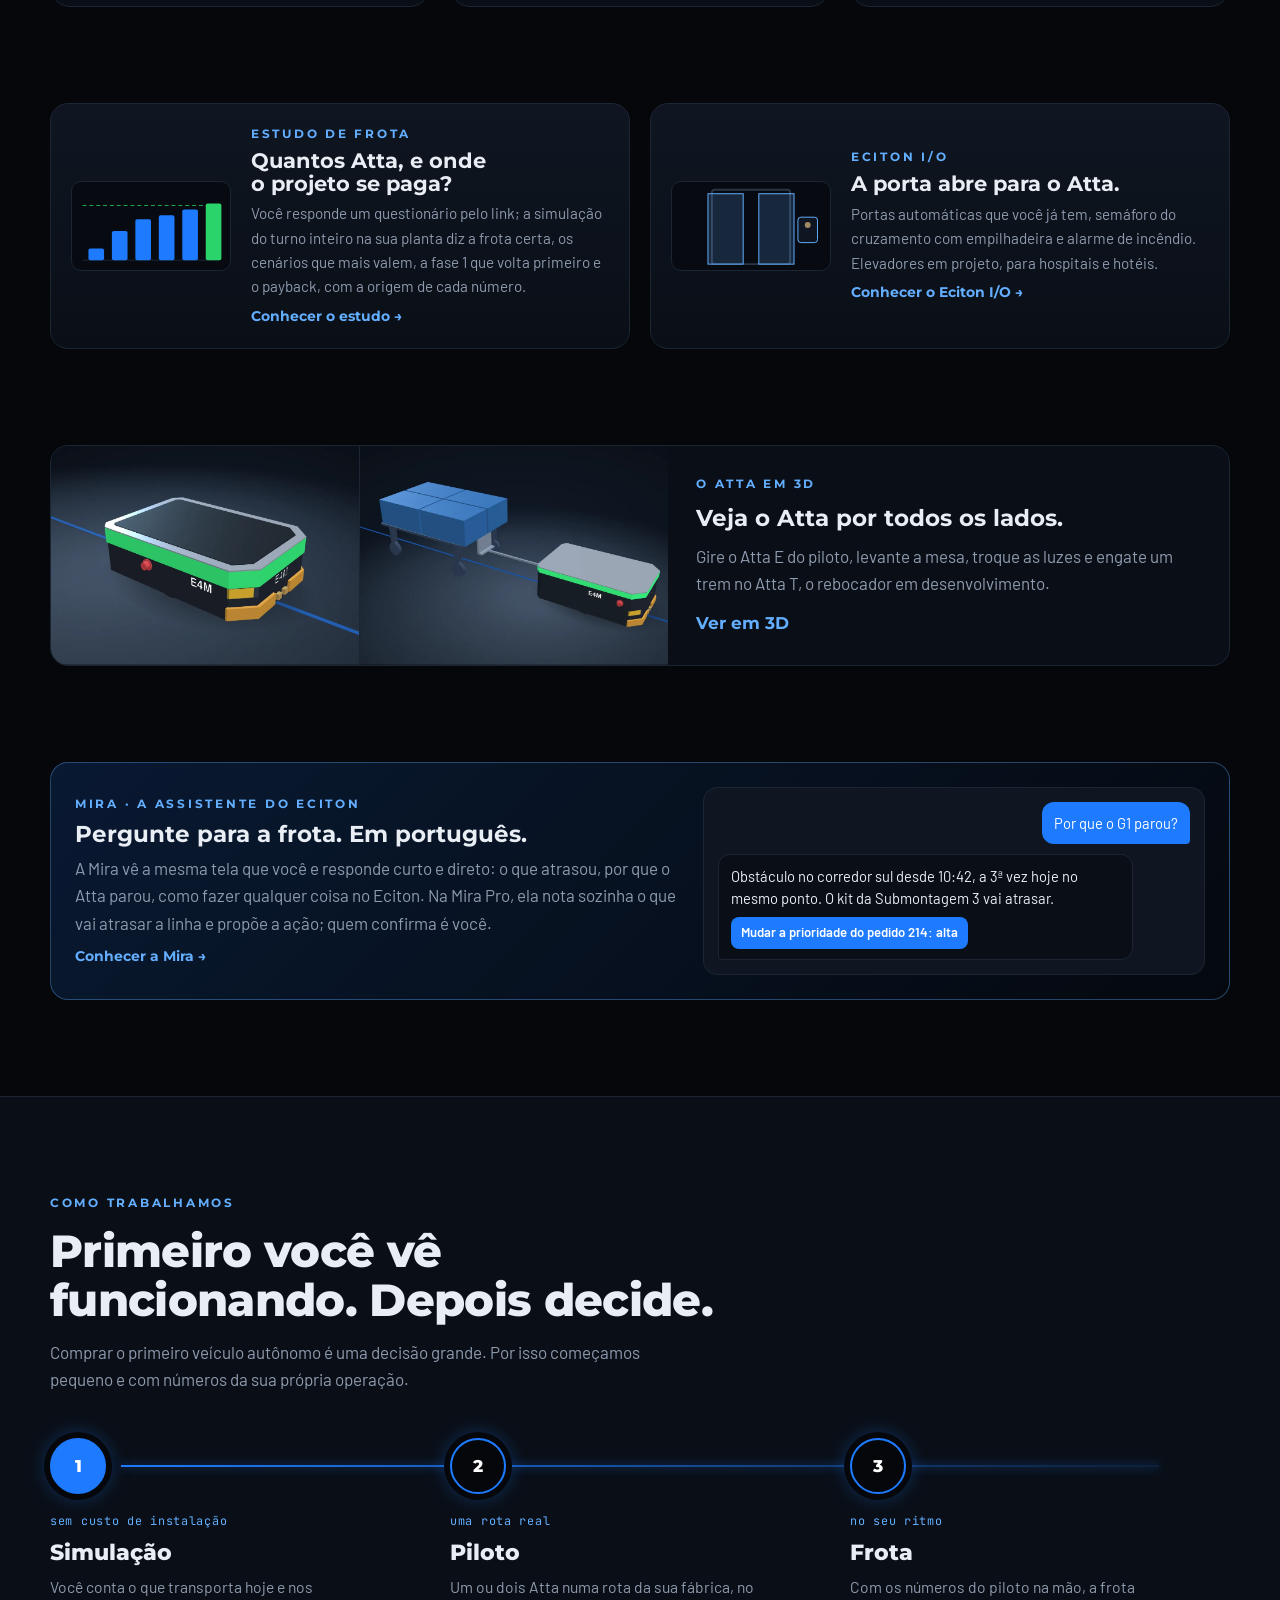
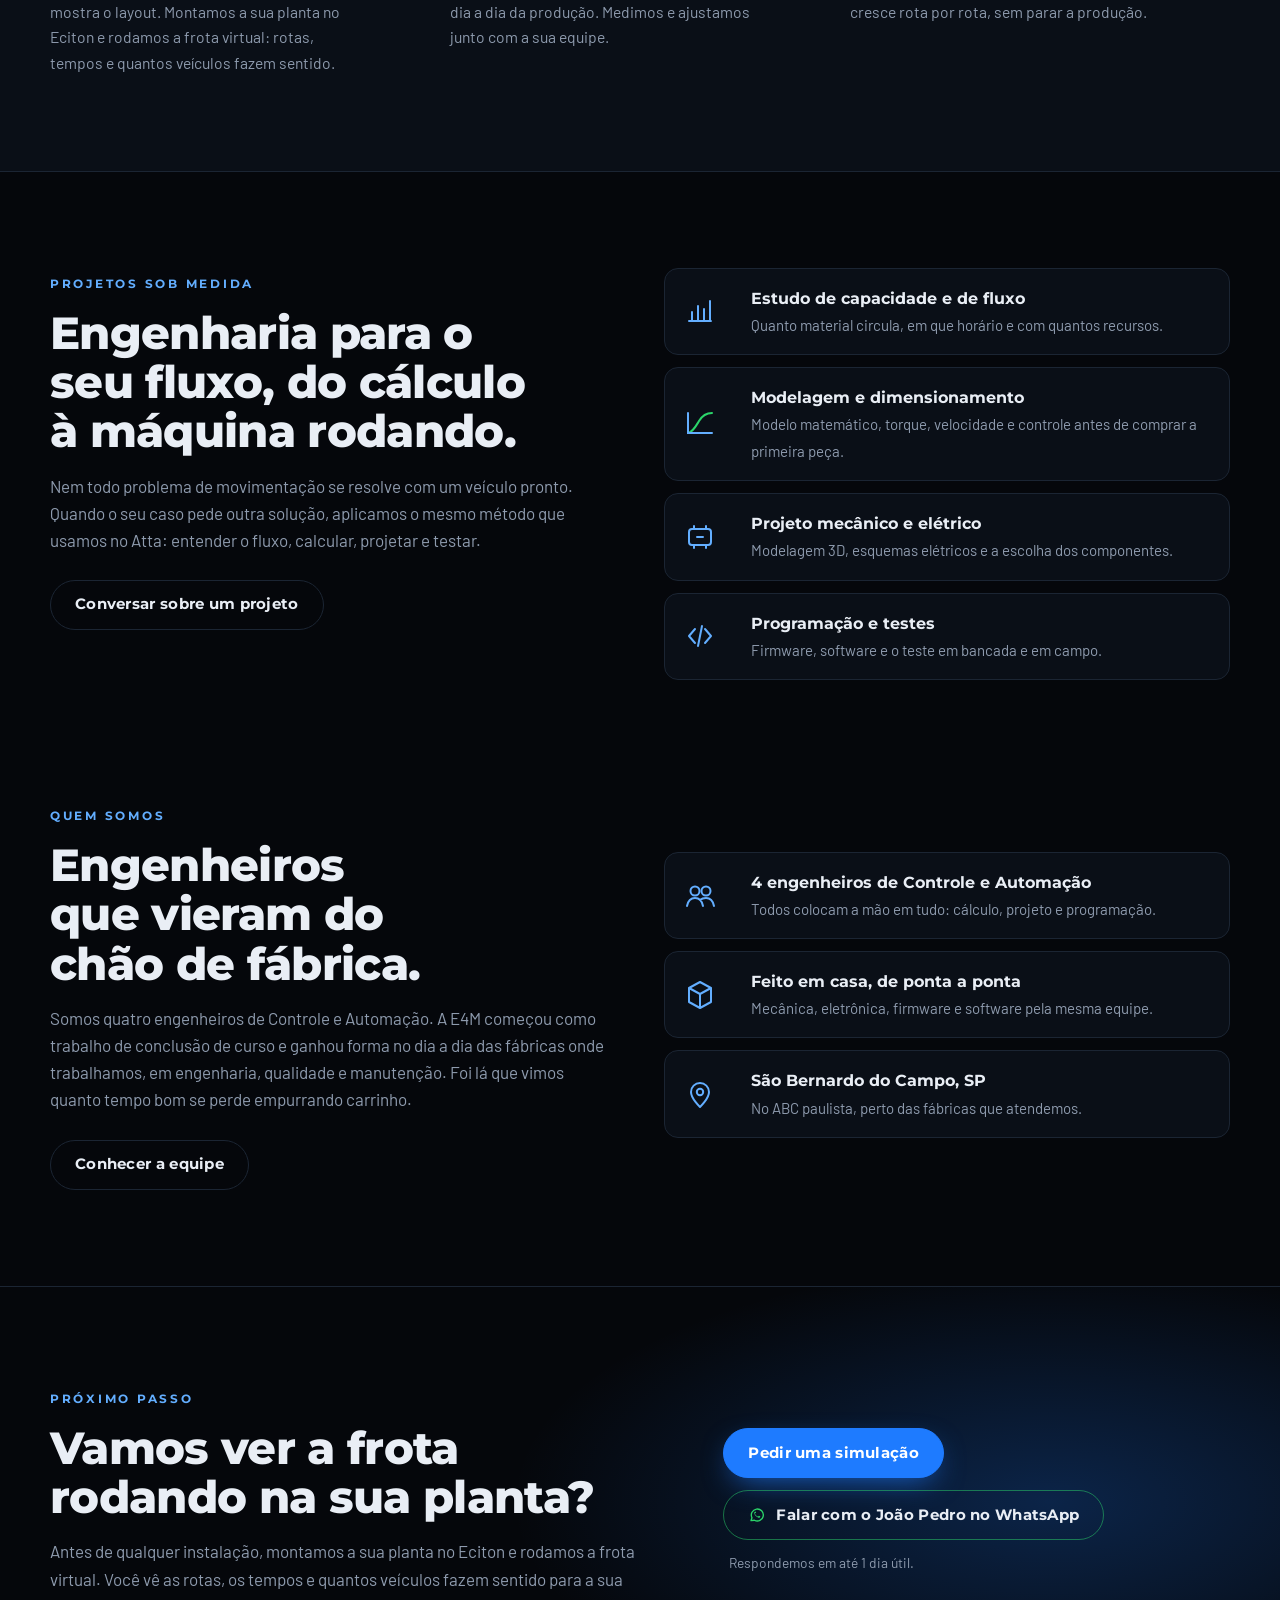
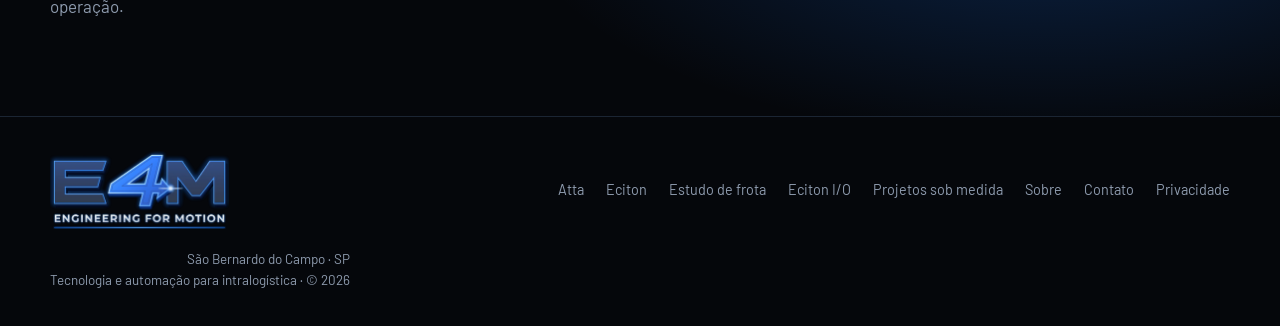
==== commit fbf54b61: "Add files via upload" ====
--- a/index.html
+++ b/index.html
@@ -23,6 +23,7 @@
 <link rel="preconnect" href="https://fonts.gstatic.com" crossorigin>
 <link rel="stylesheet" href="https://fonts.googleapis.com/css2?family=Montserrat:wght@500;600;700;800&family=Barlow:wght@400;500;600&family=JetBrains+Mono:wght@400;500&display=swap">
 <link rel="stylesheet" href="assets/estilo.css?v=202611112100">
+<link rel="stylesheet" href="assets/atta-3d.css?v=202611151900">
 </head>
 <body data-pagina="index">
 
@@ -184,6 +185,23 @@
         </div>
     </section>
 
+    <section class="secao faixa" id="atta-3d" style="padding-top:0">
+        <div class="caixa">
+            <a class="v3d-chamada" href="atta.html#ver-3d">
+                <div class="fotos">
+                    <img src="assets/atta-e.webp" alt="Atta E, o veículo de elevação do piloto" width="1200" height="750" loading="lazy" decoding="async">
+                    <img src="assets/atta-t.webp" alt="Atta T, o rebocador, com um carrinho engatado" width="1200" height="750" loading="lazy" decoding="async">
+                </div>
+                <div class="corpo">
+                    <span class="olho">O Atta em 3D</span>
+                    <h3>Veja o Atta por todos os lados.</h3>
+                    <p>Gire o Atta E do piloto, levante a mesa, troque as luzes e engate um trem no Atta T, o rebocador em desenvolvimento.</p>
+                    <span class="ir">Ver em 3D</span>
+                </div>
+            </a>
+        </div>
+    </section>
+
     <section class="secao faixa" id="mira-chamada" style="padding-top:0">
         <div class="caixa">
             <a class="mira-chamada" href="eciton.html#mira">
--- a/assets/atta-3d.css
+++ b/assets/atta-3d.css
@@ -0,0 +1,67 @@
+/* E4M · Atta em 3D (v4.3) — usa os tokens do estilo.css */
+.v3d { display: grid; grid-template-columns: minmax(0, 1fr) 300px; gap: 20px; align-items: start; }
+.v3d-abas { grid-column: 1 / -1; display: flex; gap: 10px; flex-wrap: wrap; }
+.v3d-abas button { display: inline-flex; align-items: center; gap: 10px; min-height: 46px; padding: 0 18px; border-radius: 999px; border: 1px solid var(--linha); background: transparent; color: var(--texto-2); font-family: var(--f-display); font-weight: 700; font-size: .95rem; cursor: pointer; transition: border-color .2s, color .2s, background-color .2s; }
+.v3d-abas button[aria-selected="true"] { color: var(--texto); border-color: var(--azul); background: rgba(30, 123, 255, .1); }
+.v3d-abas button:hover { color: var(--texto); }
+
+.v3d-palco { position: relative; aspect-ratio: 16 / 10; border-radius: 18px; overflow: hidden; border: 1px solid var(--linha); background: radial-gradient(120% 90% at 50% 40%, #111A28 0%, var(--fundo-2) 60%, var(--fundo) 100%); touch-action: pan-y; }
+.v3d-palco canvas { position: absolute; inset: 0; width: 100%; height: 100%; display: block; opacity: 0; transition: opacity .5s ease; }
+.v3d.desenhou .v3d-palco canvas { opacity: 1; touch-action: none; }
+.v3d-poster { position: absolute; inset: 0; width: 100%; height: 100%; object-fit: cover; transition: opacity .5s ease; }
+.v3d.desenhou .v3d-poster { opacity: 0; pointer-events: none; }
+
+.v3d-ver { position: absolute; left: 50%; bottom: 18px; transform: translateX(-50%); z-index: 3; display: none; }
+@media (pointer: coarse), (max-width: 719px) { .v3d-ver { display: inline-flex; } }
+.v3d.pronto .v3d-ver, .v3d.carregando .v3d-ver, .v3d.falhou .v3d-ver { display: none; }
+.v3d-carga { position: absolute; left: 50%; bottom: 22px; transform: translateX(-50%); z-index: 3; font-family: var(--f-dado); font-size: .78rem; color: var(--texto-2); display: none; }
+.v3d.carregando .v3d-carga { display: block; }
+
+.v3d-estado { position: absolute; left: 14px; top: 14px; z-index: 2; display: inline-flex; align-items: center; gap: 8px; padding: 6px 12px; border-radius: 999px; border: 1px solid var(--linha); background: rgba(10, 15, 23, .82); font-family: var(--f-dado); font-size: .76rem; color: var(--texto); opacity: 0; transition: opacity .3s; }
+.v3d-estado i { width: 9px; height: 9px; border-radius: 50%; background: var(--c, #2BD46A); box-shadow: 0 0 10px var(--c, #2BD46A); }
+.v3d.desenhou .v3d-estado { opacity: 1; }
+.v3d-info { position: absolute; right: 14px; top: 14px; z-index: 2; padding: 6px 12px; border-radius: 999px; border: 1px solid var(--linha); background: rgba(10, 15, 23, .82); font-family: var(--f-dado); font-size: .76rem; color: var(--texto); opacity: 0; transition: opacity .3s; }
+.v3d.desenhou .v3d-info { opacity: 1; }
+.v3d-dica { position: absolute; right: 14px; bottom: 12px; z-index: 2; font-family: var(--f-dado); font-size: .72rem; color: var(--texto-2); background: rgba(10, 15, 23, .7); padding: 4px 10px; border-radius: 999px; opacity: 0; transition: opacity .3s; pointer-events: none; }
+.v3d.desenhou .v3d-dica { opacity: .9; }
+.v3d.desenhou .v3d-palco.mexeu .v3d-dica { opacity: 0; }
+.v3d.desenhou .v3d-palco.avisa .v3d-dica { opacity: 1; color: var(--texto); }
+
+.v3d-pontos { position: absolute; inset: 0; z-index: 2; pointer-events: none; display: none; }
+.v3d.desenhou .v3d-pontos { display: block; }
+.v3d-ponto { position: absolute; left: 0; top: 0; pointer-events: auto; border: 0; padding: 0; background: none; cursor: pointer; transition: opacity .25s; }
+.v3d-ponto.escondido { opacity: 0; pointer-events: none; }
+.v3d-ponto span { display: grid; place-items: center; width: 26px; height: 26px; margin: -13px 0 0 -13px; border-radius: 50%; background: rgba(10, 15, 23, .85); border: 1.5px solid var(--azul-claro); color: var(--texto); font-family: var(--f-dado); font-size: .78rem; box-shadow: 0 0 0 4px rgba(30, 123, 255, .18); }
+.v3d-ponto:hover span, .v3d-ponto.aberto span { background: var(--azul); border-color: var(--azul); }
+.v3d-ponto em { position: absolute; left: 18px; top: -10px; width: 230px; font-style: normal; text-align: left; font-family: var(--f-texto); font-size: .88rem; line-height: 1.45; color: var(--texto); background: rgba(10, 15, 23, .94); border: 1px solid var(--linha); border-radius: 10px; padding: 9px 12px; opacity: 0; transform: translateY(4px); transition: opacity .2s, transform .2s; pointer-events: none; }
+.v3d-ponto:hover em, .v3d-ponto.aberto em { opacity: 1; transform: none; }
+
+.v3d-lado { display: flex; flex-direction: column; gap: 16px; }
+.v3d-acoes { display: flex; flex-direction: column; gap: 10px; }
+.v3d-acoes .botao { justify-content: center; min-height: 46px; cursor: pointer; }
+.v3d-acoes .botao:disabled { opacity: .45; cursor: default; transform: none; }
+.v3d-ficha { margin: 0; border: 1px solid var(--linha); border-radius: 14px; background: var(--fundo-2); }
+.v3d-ficha div { display: grid; grid-template-columns: 110px 1fr; gap: 10px; padding: 10px 14px; border-top: 1px solid var(--linha); }
+.v3d-ficha div:first-child { border-top: 0; }
+.v3d-ficha dt { font-family: var(--f-dado); font-size: .74rem; color: var(--texto-2); letter-spacing: .03em; padding-top: 2px; }
+.v3d-ficha dd { margin: 0; font-size: .95rem; color: var(--texto); }
+.v3d-nota { font-size: .82rem; color: var(--texto-2); margin: 0; }
+
+@media (max-width: 899px) {
+    .v3d { grid-template-columns: 1fr; }
+    .v3d-palco { aspect-ratio: 4 / 3; }
+    .v3d-acoes { flex-direction: row; flex-wrap: wrap; }
+    .v3d-acoes .botao { flex: 1 1 160px; }
+    .v3d-ponto em { width: 190px; }
+}
+
+/* chamada na página inicial */
+.v3d-chamada { display: grid; grid-template-columns: minmax(0, 1.1fr) minmax(0, 1fr); gap: 0; align-items: stretch; border: 1px solid var(--linha); border-radius: 18px; overflow: hidden; background: var(--fundo-2); text-decoration: none; color: inherit; transition: border-color .2s; }
+.v3d-chamada:hover { border-color: var(--azul); }
+.v3d-chamada .fotos { display: grid; grid-template-columns: 1fr 1fr; gap: 1px; background: var(--linha); }
+.v3d-chamada .fotos img { width: 100%; height: 100%; object-fit: cover; display: block; background: var(--fundo-2); aspect-ratio: 16 / 10; }
+.v3d-chamada .corpo { padding: 28px; display: flex; flex-direction: column; gap: 12px; justify-content: center; }
+.v3d-chamada h3 { font-size: 1.45rem; }
+.v3d-chamada p { color: var(--texto-2); margin: 0; }
+.v3d-chamada .ir { font-family: var(--f-display); font-weight: 700; color: var(--azul-claro); }
+@media (max-width: 899px) { .v3d-chamada { grid-template-columns: 1fr; } }
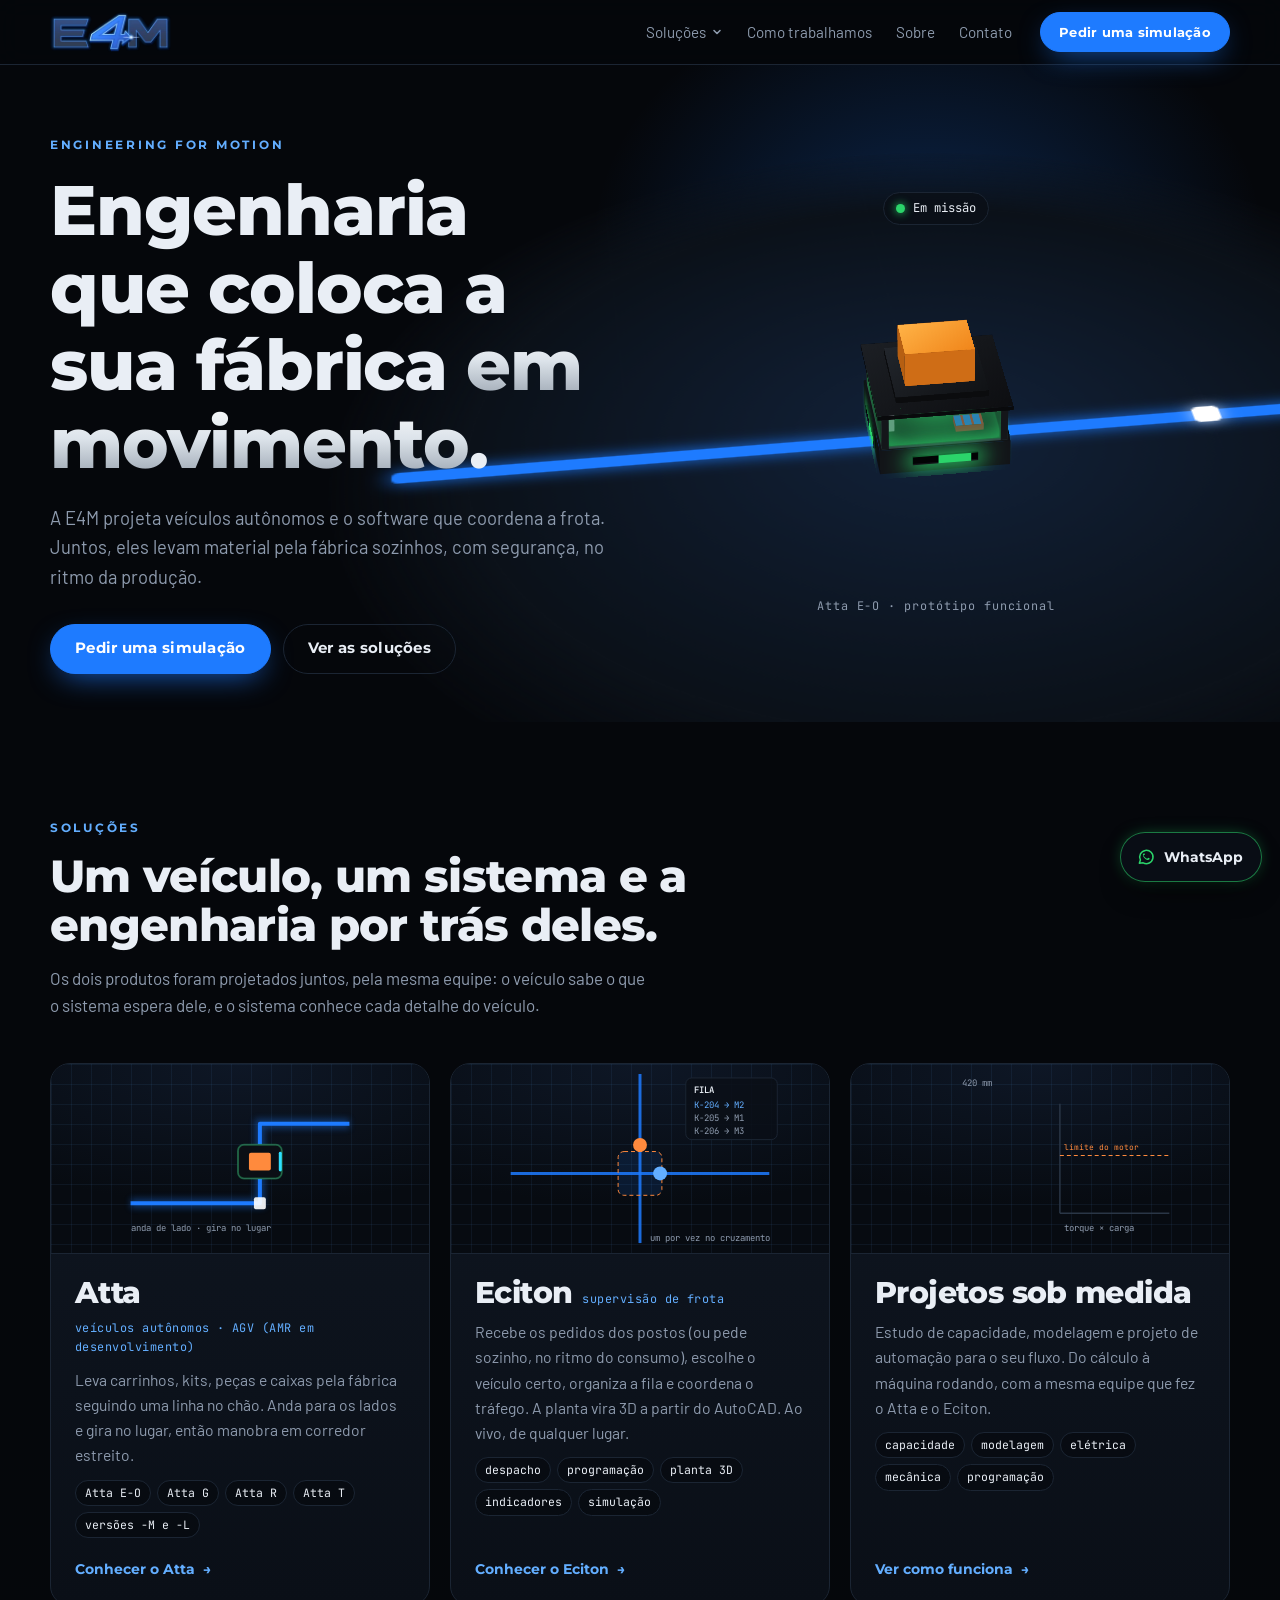
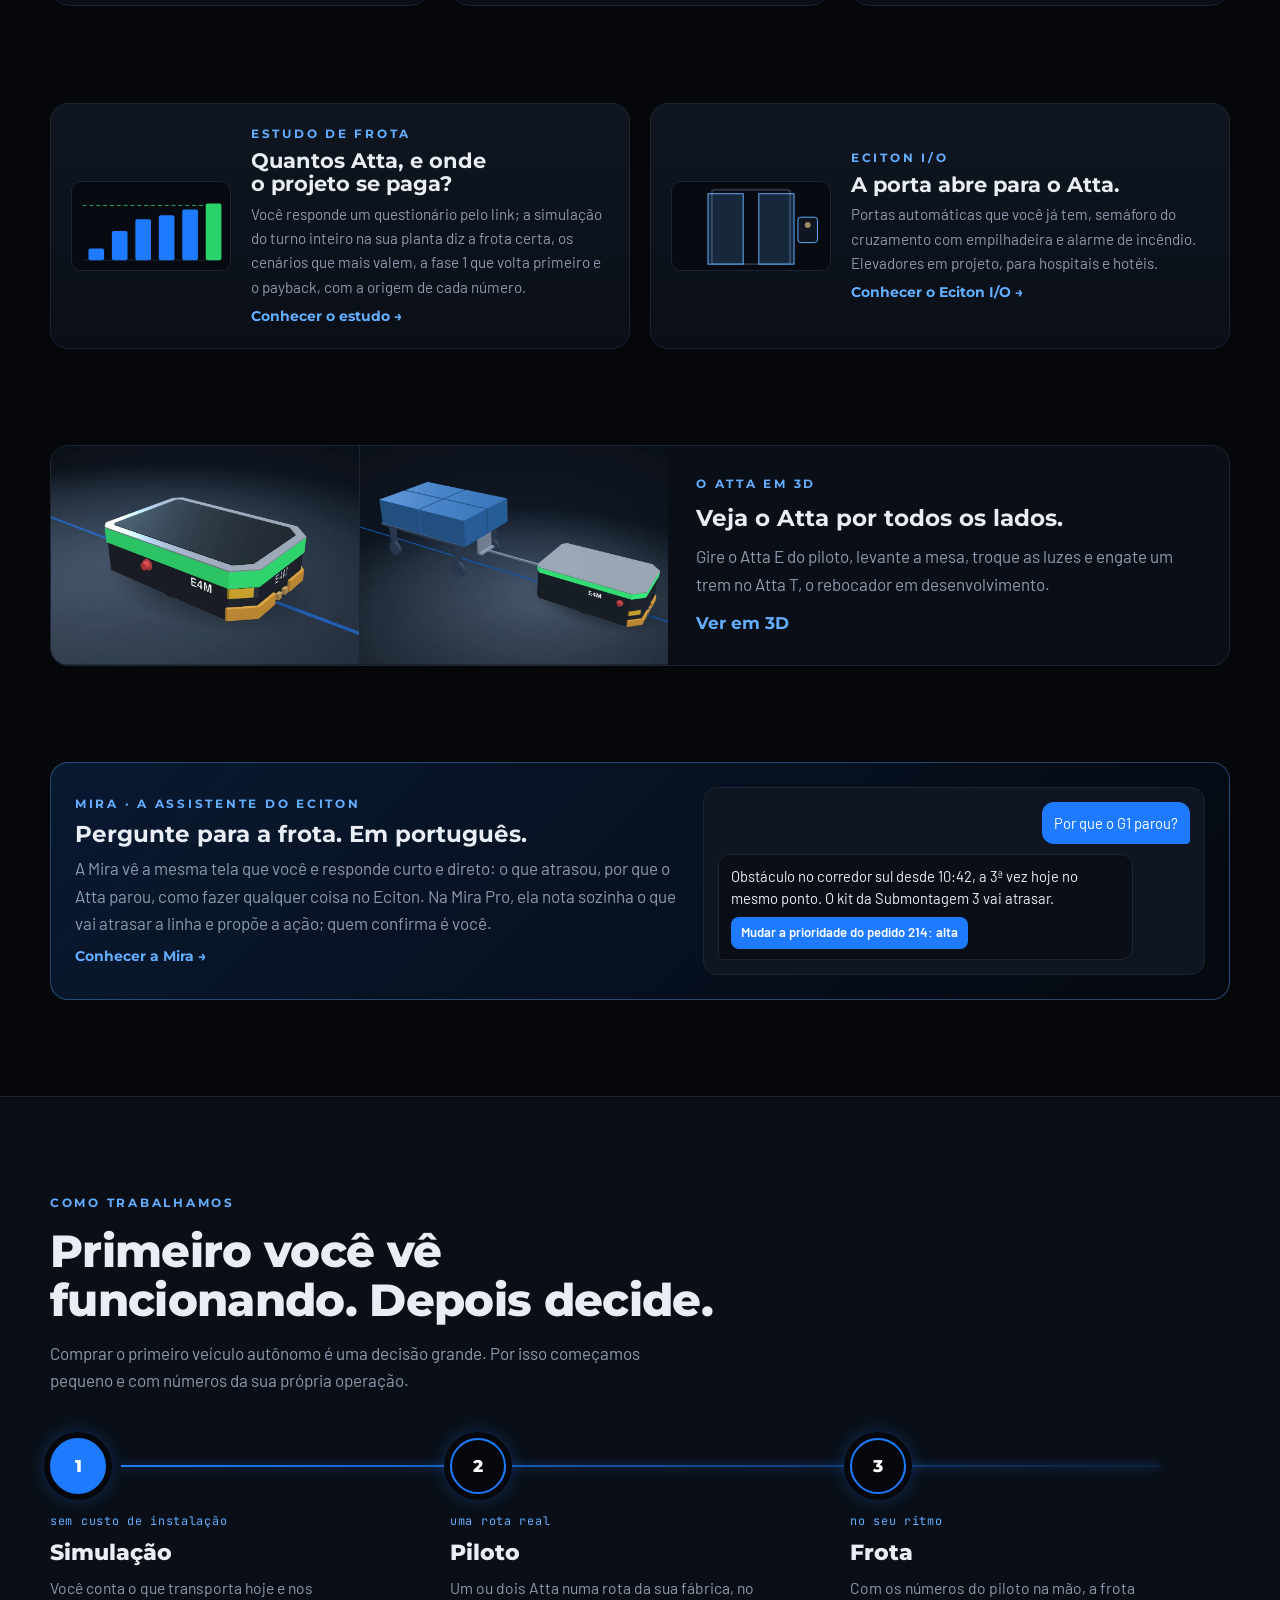
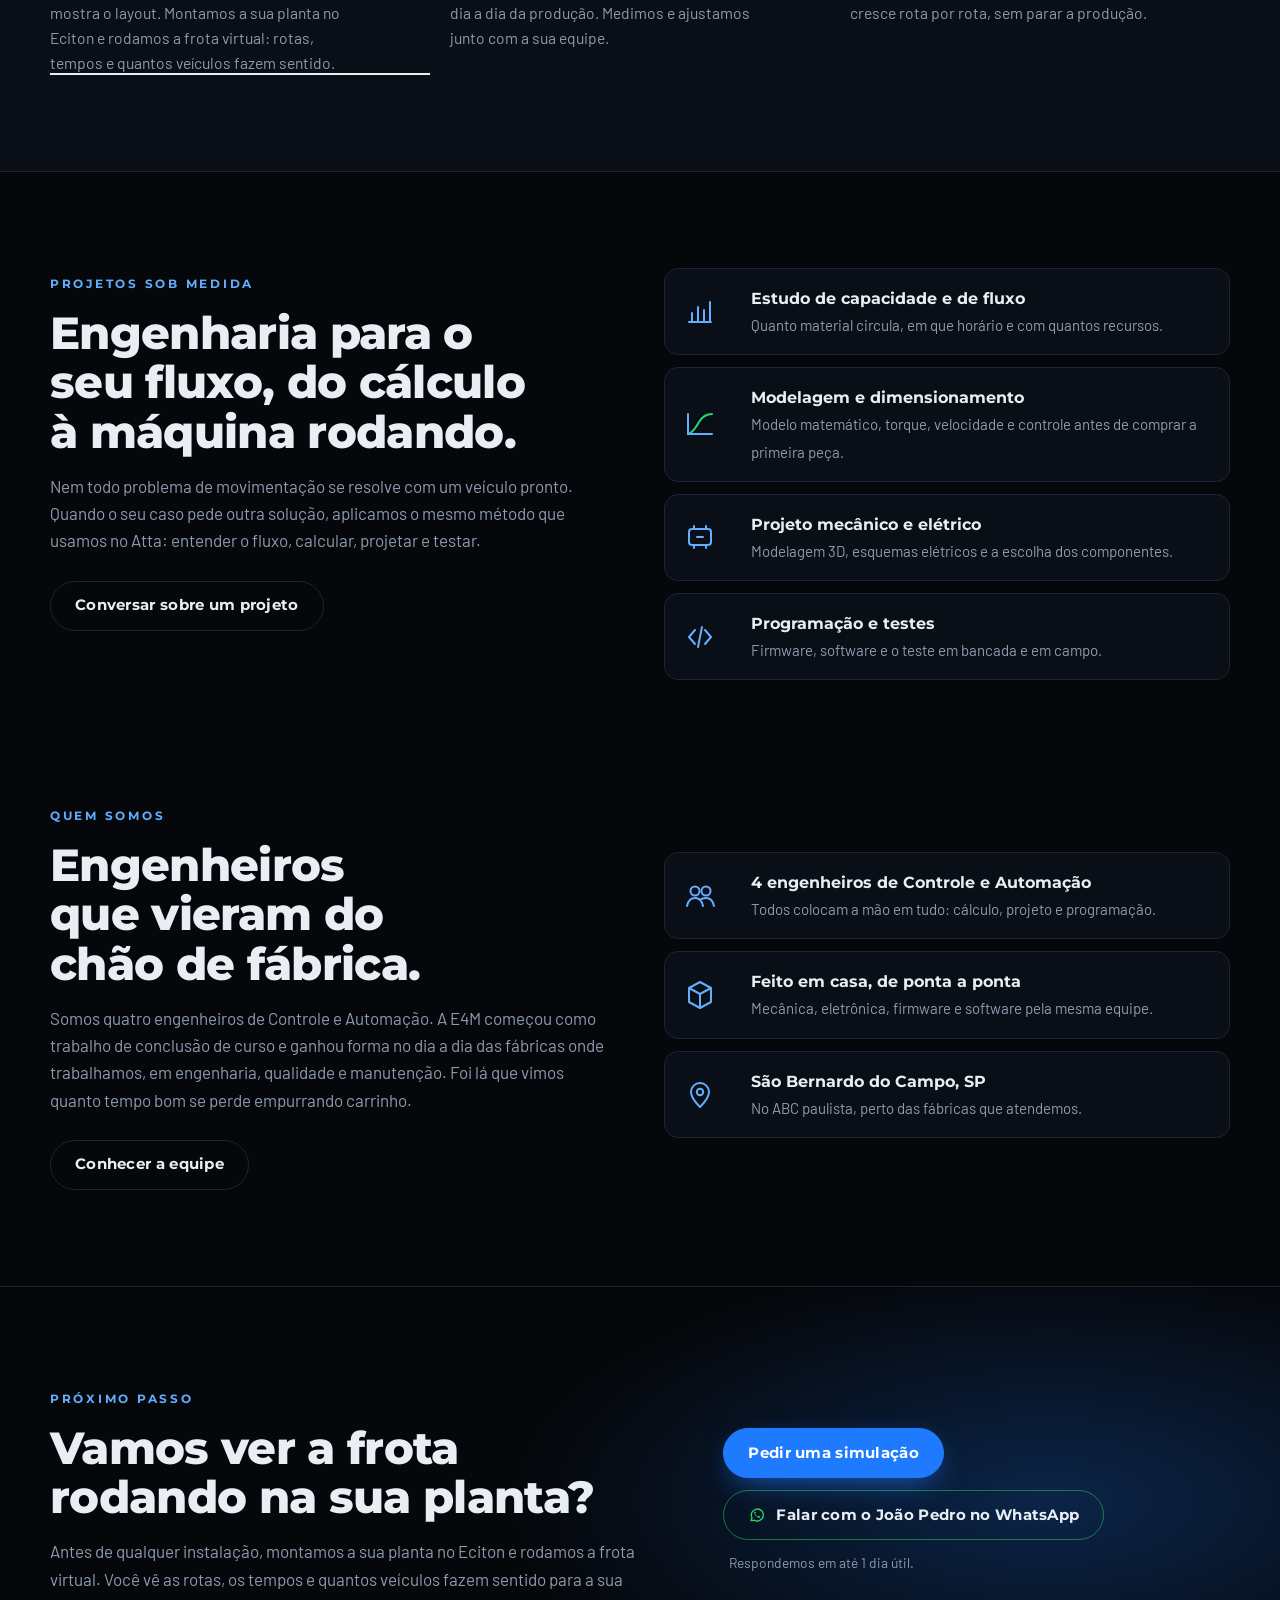
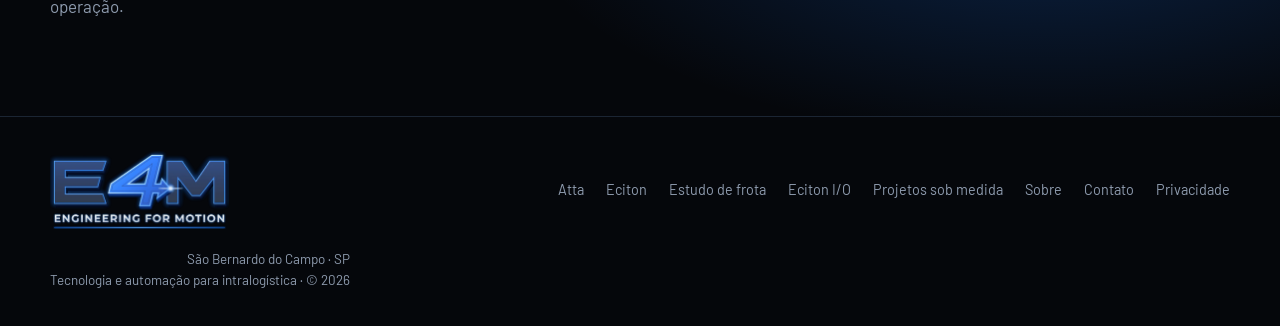
==== commit 2bc37441: "Add files via upload" ====
--- a/index.html
+++ b/index.html
@@ -23,6 +23,7 @@
 <link rel="preconnect" href="https://fonts.gstatic.com" crossorigin>
 <link rel="stylesheet" href="https://fonts.googleapis.com/css2?family=Montserrat:wght@500;600;700;800&family=Barlow:wght@400;500;600&family=JetBrains+Mono:wght@400;500&display=swap">
 <link rel="stylesheet" href="assets/estilo.css?v=202611112100">
+<link rel="stylesheet" href="assets/polish-site.css">
 <link rel="stylesheet" href="assets/atta-3d.css?v=202611151900">
 </head>
 <body data-pagina="index">
@@ -340,5 +341,6 @@
 
 <script src="assets/site.js?v=202611112100" defer></script>
 
+<script src="assets/polish-site.js" defer></script>
 </body>
 </html>
--- a/assets/polish-site.css
+++ b/assets/polish-site.css
@@ -0,0 +1,31 @@
+/* ============================================================
+   E4M · Site — camada de polimento (polish-site.css)
+   Aditivo. O reveal é ARMADO via JS (.e4m-reveal), então sem
+   JS tudo continua visível. Respeita prefers-reduced-motion.
+   ============================================================ */
+
+/* ---- reveal on scroll (armado por JS) ---- */
+.e4m-reveal{ opacity:0; transform: translateY(24px);
+  transition: opacity .7s ease, transform .75s cubic-bezier(.2,.7,.3,1); will-change: opacity, transform; }
+.e4m-reveal.e4m-in{ opacity:1; transform:none; }
+
+/* ---- hover nos botões (elevação/brilho) ---- */
+.botao{ transition: transform .16s ease, box-shadow .2s ease, filter .2s ease; }
+.botao:hover{ transform: translateY(-2px); }
+.botao.cheio:hover, .botao.primario:hover{ box-shadow: 0 10px 26px rgba(30,99,199,.26); filter: brightness(1.04); }
+
+/* ---- palavra-chave realçada com vida ---- */
+.destaque{ background-image: linear-gradient(currentColor, currentColor);
+  background-size: 0% 2px; background-position: 0 100%; background-repeat: no-repeat;
+  transition: background-size .5s ease .2s; }
+.e4m-in .destaque, .hero .destaque{ background-size: 100% 2px; }
+
+/* ---- count-up alinhado (via JS) ---- */
+.e4m-contando{ font-variant-numeric: tabular-nums; }
+
+/* ---- acessibilidade ---- */
+@media (prefers-reduced-motion: reduce){
+  .e4m-reveal{ opacity:1 !important; transform:none !important; transition:none !important; }
+  .destaque{ background-size: 100% 2px !important; transition:none !important; }
+  .botao{ transition:none !important; }
+}
--- a/assets/atta-3d.css
+++ b/assets/atta-3d.css
@@ -65,3 +65,22 @@
 .v3d-chamada p { color: var(--texto-2); margin: 0; }
 .v3d-chamada .ir { font-family: var(--f-display); font-weight: 700; color: var(--azul-claro); }
 @media (max-width: 899px) { .v3d-chamada { grid-template-columns: 1fr; } }
+
+/* luzes: uma lista que explica cada situação */
+.v3d-luzes { display: grid; grid-template-columns: 1fr; gap: 6px; }
+.v3d-luzes-tit { font-family: var(--f-dado); font-size: .72rem; color: var(--texto-2); letter-spacing: .02em; margin: 6px 0 2px; }
+.v3d-luz { display: grid; grid-template-columns: 14px 1fr; column-gap: 10px; align-items: center; text-align: left; padding: 8px 12px; border-radius: 12px; border: 1px solid var(--linha); background: transparent; color: var(--texto); cursor: pointer; font: inherit; transition: border-color .2s, background-color .2s; }
+.v3d-luz:disabled { opacity: .5; cursor: default; }
+.v3d-luz i { grid-row: span 2; width: 12px; height: 12px; border-radius: 50%; background: var(--c); box-shadow: 0 0 8px var(--c); }
+.v3d-luz b { font-weight: 600; font-size: .9rem; line-height: 1.3; }
+.v3d-luz small { font-family: var(--f-dado); font-size: .7rem; color: var(--texto-2); }
+.v3d-luz.ativa { border-color: var(--c); background: color-mix(in srgb, var(--c) 10%, transparent); }
+.v3d-luz i.pisca { animation: v3dPisca 1s steps(1) infinite; }
+.v3d-luz i.estrobo { animation: v3dPisca .25s steps(1) infinite; }
+.v3d-luz i.respira { animation: v3dRespira 2.6s ease-in-out infinite; }
+.v3d-luz i.respira-rapida { animation: v3dRespira .9s ease-in-out infinite; }
+.v3d-luz i.corre { animation: v3dRespira .7s linear infinite; }
+@keyframes v3dPisca { 50% { opacity: .1; } }
+@keyframes v3dRespira { 50% { opacity: .25; } }
+@media (prefers-reduced-motion: reduce) { .v3d-luz i { animation: none !important; } }
+@media (max-width: 899px) { .v3d-luzes { grid-template-columns: 1fr 1fr; flex: 1 1 100%; } .v3d-luzes-tit { grid-column: 1 / -1; } }
